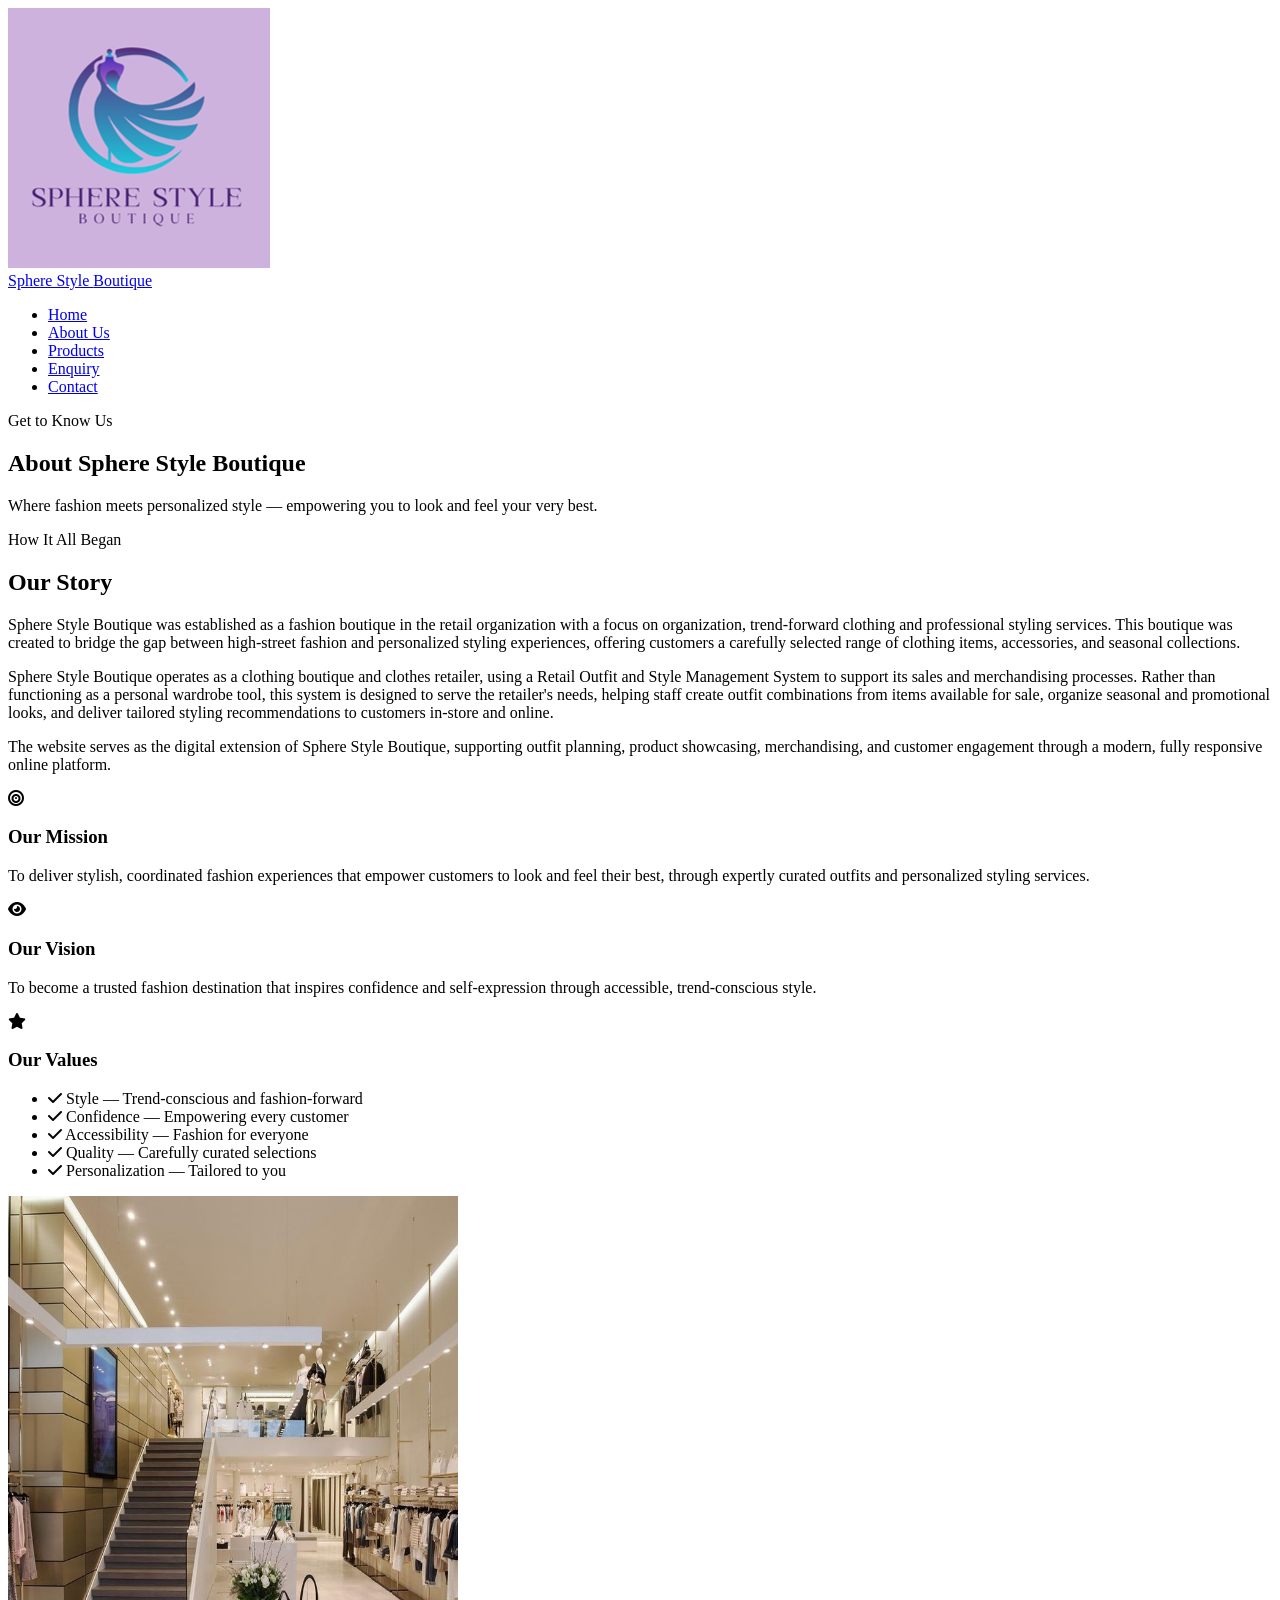
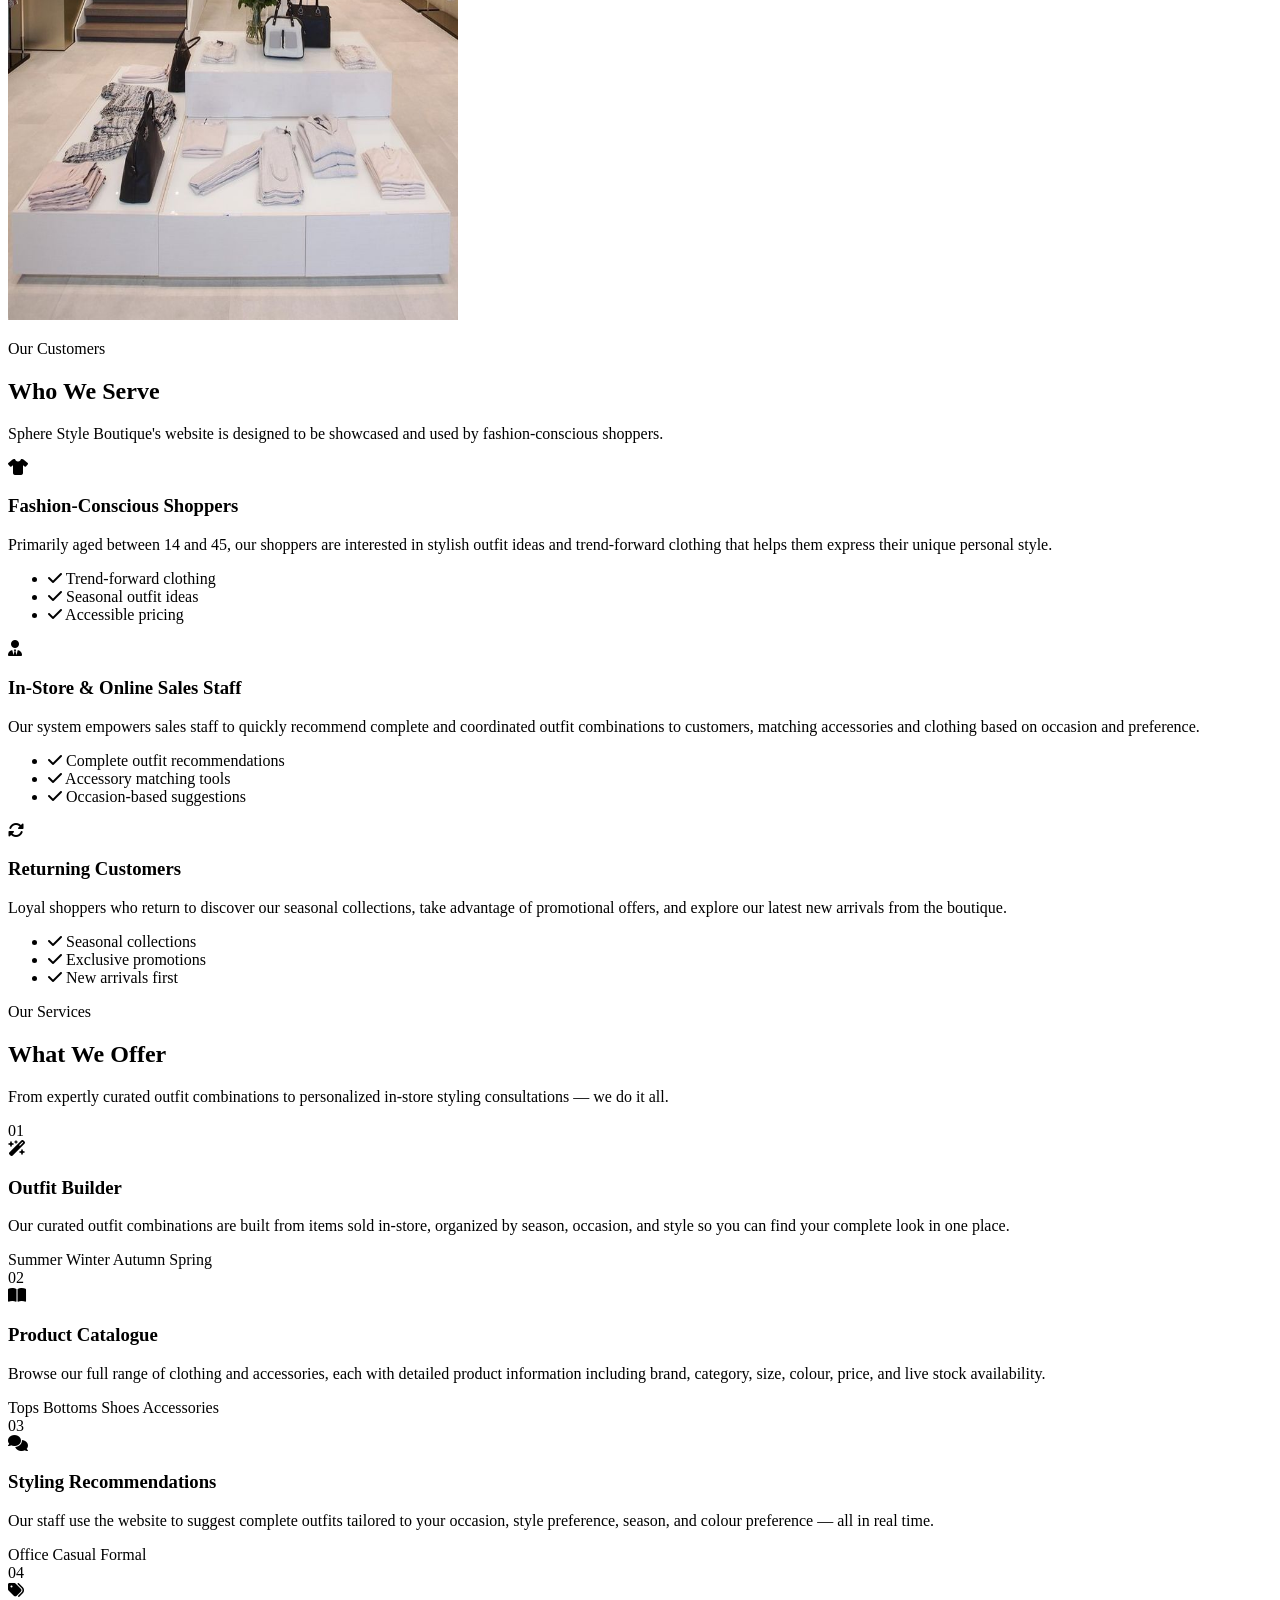
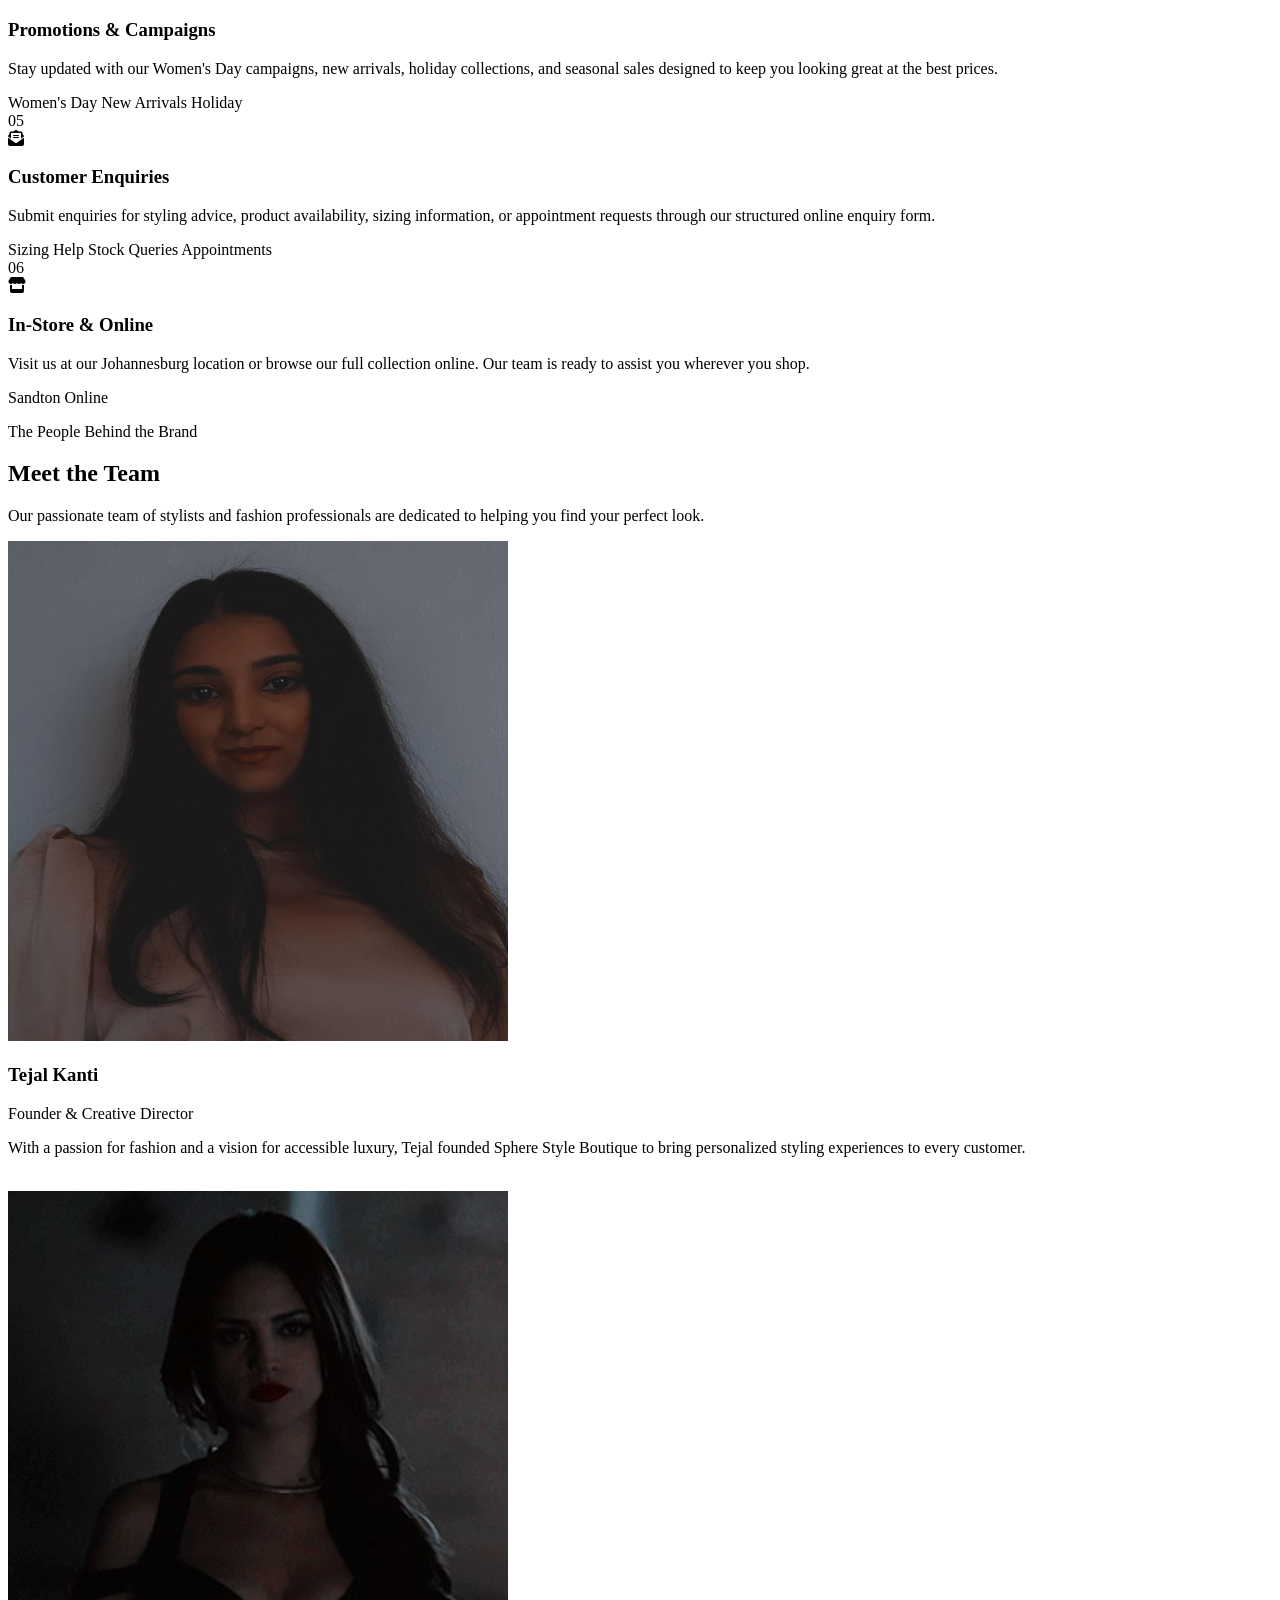
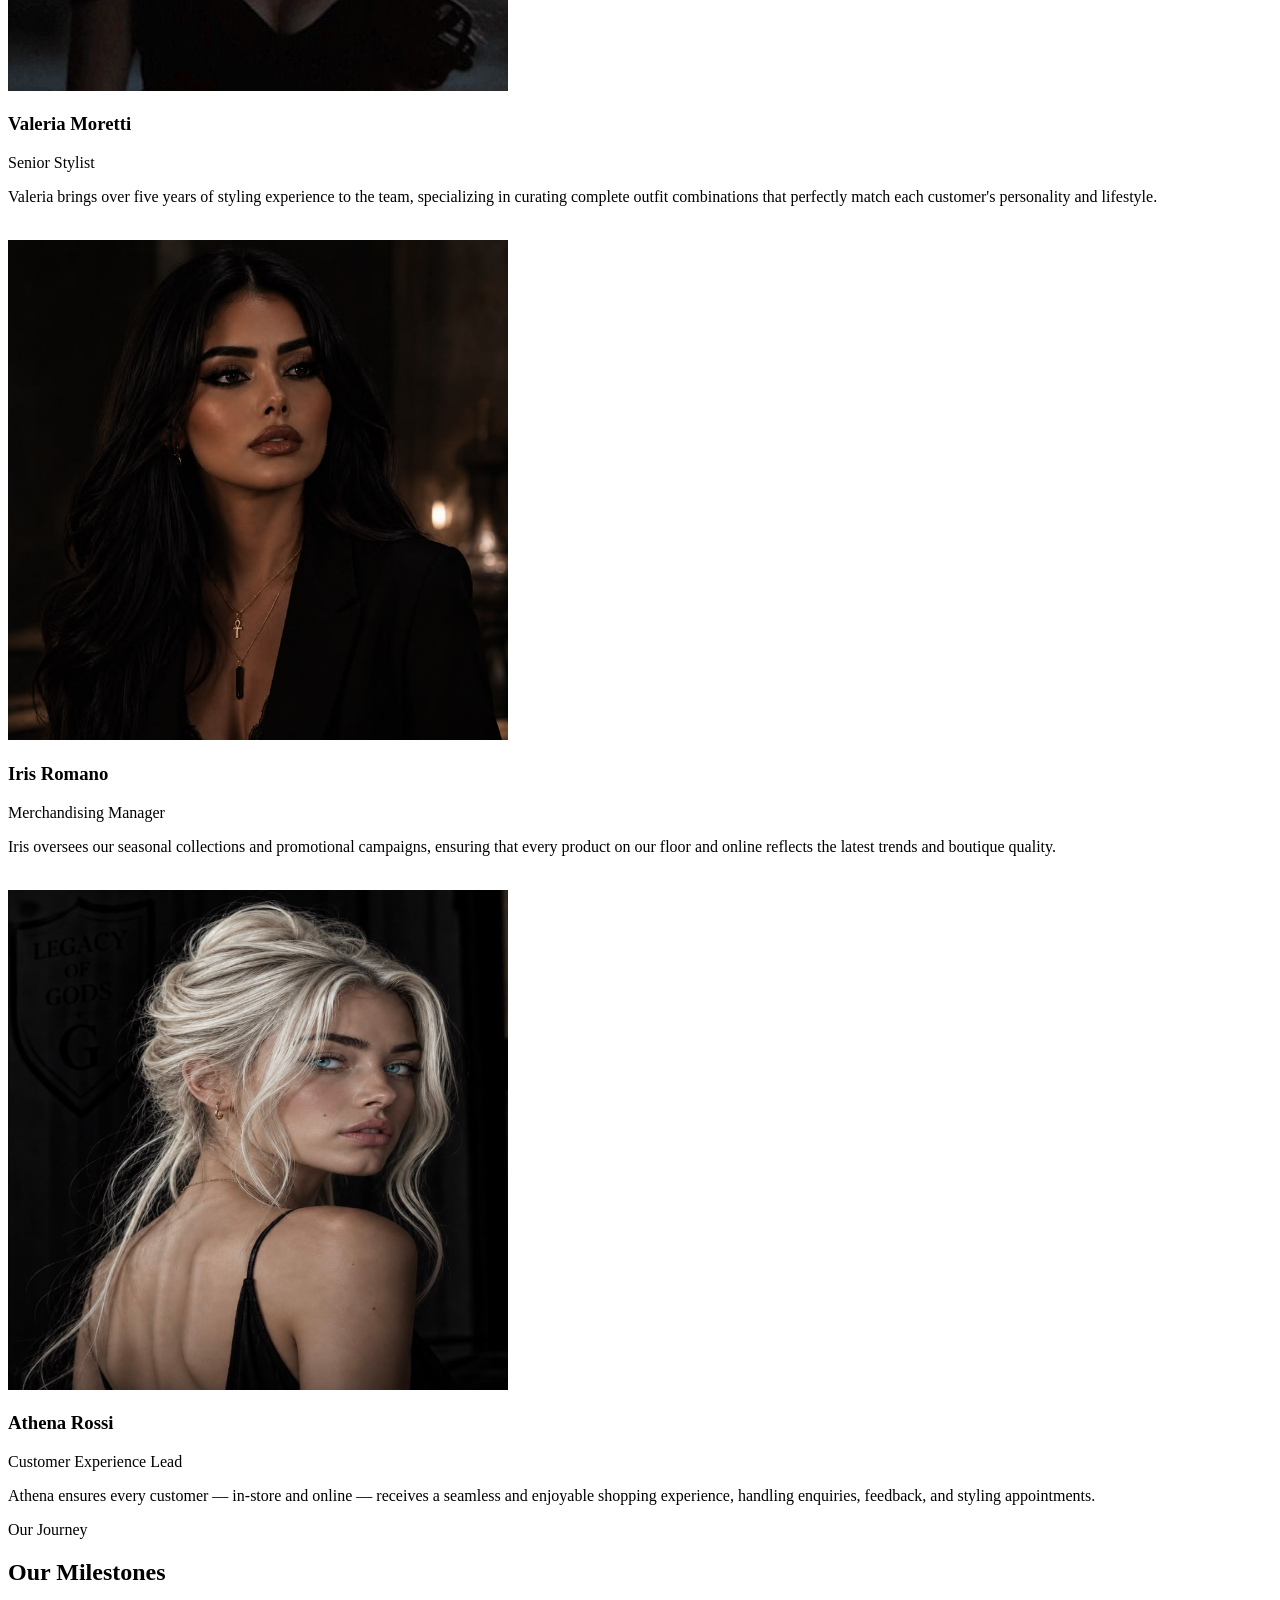
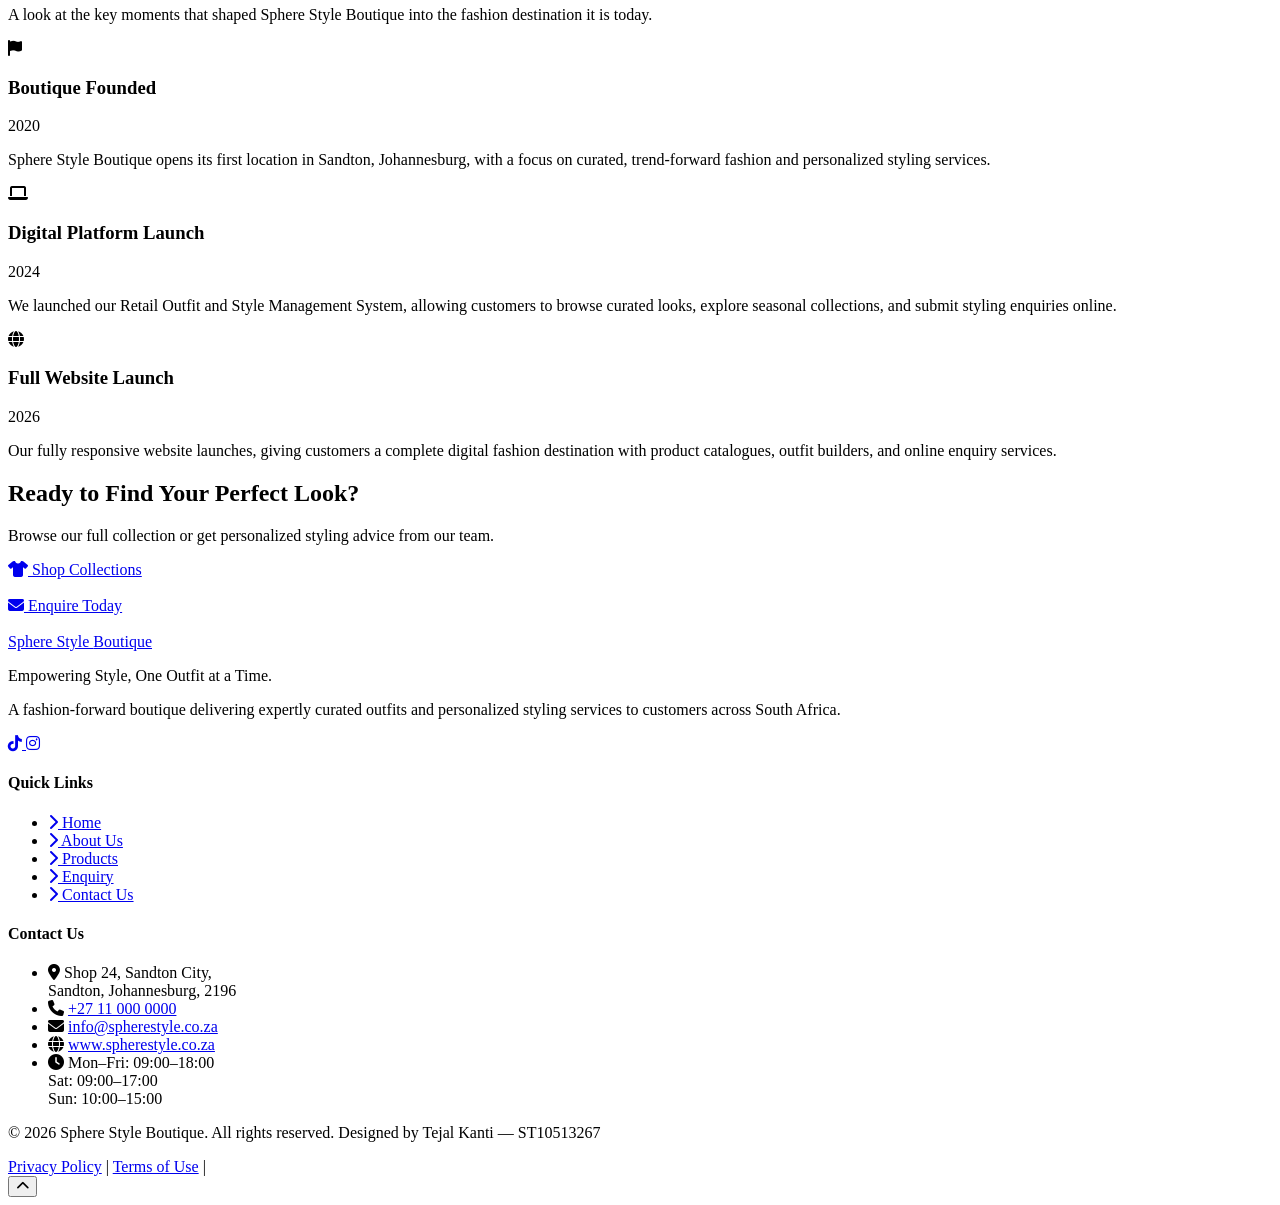
==== webpages/about.html @ b2e90b30 "images: code src updated and finalised for about page" ====
<!DOCTYPE html>
<html lang="en">
<head>
    <meta charset="UTF-8">
    <meta name="viewport" content="width=device-width, initial-scale=1.0">
        <!HTML Code Downloaded Image>
    <link rel="icon" type="image/x-icon" href="/images/icons/icons8-about.png">
    <meta name="description" content="Learn about Sphere Style Boutique.">
    <title> About Us </title>

    <!-- Google Fonts -->
    <link href="https://fonts.googleapis.com/css2?family=Poppins:wght@400;500;600;700&family=Open+Sans:ital,wght@0,300;0,400;0,600;1,300&display=swap" rel="stylesheet">

    <!-- Font Awesome -->
    <link rel="stylesheet" href="https://cdnjs.cloudflare.com/ajax/libs/font-awesome/6.5.0/css/all.min.css">

    <!-- Main Stylesheet -->
    <link rel="stylesheet" href="css/styles.css">

</head>

<body>

    <!--Navigation Bar-->
<header class="navbar" id="navbar">
    <div class="nav-container">

        <!-- Logo -->
        <a href="index.html" class="nav-logo">
            <img src="/images/logo.png" alt="Sphere Style Boutique Logo" class="logo-img">
            <br>
            <span class="logo-text">Sphere Style <span class="logo-accent">Boutique</span></span>
        </a>

        <!-- Navigation Links -->
        <nav class="nav-menu" id="navMenu">
            <ul class="nav-list">
                <li class="nav-item">
                    <a href="index.html" class="nav-link">Home</a>
                </li>
                <li class="nav-item">
                    <a href="about.html" class="nav-link active">About Us</a>
                </li>
                <li class="nav-item">
                    <a href="products.html" class="nav-link">Products</a>
                </li>
                <li class="nav-item">
                    <a href="enquiry.html" class="nav-link">Enquiry</a>
                </li>
                <li class="nav-item">
                    <a href="contact.html" class="nav-link">Contact</a>
                </li>
            </ul>
        </nav>
    </div>
</header>

    <!--Page Hero Banner-->
<section class="page-hero" id="about-hero">
    <div class="page-hero-overlay"></div>
    <div class="page-hero-content">
        <p class="page-hero-label">Get to Know Us</p>
        <h1 class="page-hero-heading">About Sphere Style Boutique</h1>
        <p class="page-hero-subtext">
            Where fashion meets personalized style — 
            empowering you to look and feel your very best.
        </p>
    </div>
</section>

    <!--Story, Vision and Mission of Business-->
   <section class="our-story" id="our-story">
    <div class="section-container">

        <div class="story-grid">

            <!-- LEFT COLUMN — Our Story -->
            <div class="story-col story-text-col">
                <div class="story-text-block">
                    <p class="section-label">How It All Began</p>
                    <h2 class="section-title">Our Story</h2>

                    <p class="story-paragraph">
                       Sphere Style Boutique was established as a fashion boutique in the 
                       retail organization with a focus on organization, trend-forward 
                       clothing and professional styling services. This boutique was 
                       created to bridge the gap between high-street fashion and personalized 
                       styling experiences, offering customers a carefully selected range of 
                       clothing items, accessories, and seasonal collections. 
                    </p>

                    <p class="story-paragraph">
                        Sphere Style Boutique operates as a clothing boutique and clothes retailer, 
                        using a Retail Outfit and Style Management System to support its sales and
                        merchandising processes. Rather than functioning as a personal wardrobe 
                        tool, this system is designed to serve the retailer's needs, helping staff
                        create outfit combinations from items available for sale, organize seasonal 
                        and promotional looks, and deliver tailored styling recommendations to 
                        customers in-store and online.
                    </p>

                    <p class="story-paragraph">
                        The website serves as the digital extension of Sphere Style Boutique, 
                        supporting outfit planning, product showcasing, merchandising, and customer 
                        engagement through a modern, fully responsive online platform.
                    </p>
 
                                <!-- RIGHT COLUMN — Mission & Vision -->
            <div class="story-col mission-vision-col">

                <!-- Mission Block -->
                <div class="mission-vision-block mission-block">
                    <div class="mv-icon">
                        <i class="fa-solid fa-bullseye"></i>
                    </div>
                    <div class="mv-text">
                        <h3 class="mv-heading">Our Mission</h3>
                        <p class="mv-paragraph">
                          To deliver stylish, coordinated fashion experiences that empower 
                          customers to look and feel their best, through expertly curated
                          outfits and personalized styling services.  
                        </p>
                    </div>
                </div>

                <!-- Vision Block -->
                <div class="mission-vision-block vision-block">
                    <div class="mv-icon">
                        <i class="fa-solid fa-eye"></i>
                    </div>
                    <div class="mv-text">
                        <h3 class="mv-heading">Our Vision</h3>
                        <p class="mv-paragraph">
                            To become a trusted fashion destination that inspires confidence 
                            and self-expression through accessible, trend-conscious style.
                        </p>
                    </div>
                </div>

                <!-- Values Block -->
                <div class="mission-vision-block values-block">
                    <div class="mv-icon">
                        <i class="fa-solid fa-star"></i>
                    </div>
                    <div class="mv-text">
                        <h3 class="mv-heading">Our Values</h3>
                        <ul class="values-list">
                            <li>
                                <i class="fa-solid fa-check"></i>
                                Style — Trend-conscious and fashion-forward
                            </li>
                            <li>
                                <i class="fa-solid fa-check"></i>
                                Confidence — Empowering every customer
                            </li>
                            <li>
                                <i class="fa-solid fa-check"></i>
                                Accessibility — Fashion for everyone
                            </li>
                            <li>
                                <i class="fa-solid fa-check"></i>
                                Quality — Carefully curated selections
                            </li>
                            <li>
                                <i class="fa-solid fa-check"></i>
                                Personalization — Tailored to you
                            </li>
                        </ul>
                    </div>
                </div>

                <!-- About Image -->
                <div class="about-image-wrapper">
                    <img
                        src="/images/aboutpage/store.png"
                        alt="Sphere Style Boutique interior — curated fashion displays"
                        height="724" 
                        width="450"
                        class="about-story-image"
                        loading="lazy"
                    >
                </div>

            </div>
            <!-- End Right Column -->

        </div>
        <!-- End Story Grid -->

    </div>
</section>

    <!--Target Audience-->
    <section class="who-we-serve" id="who-we-serve">
    <div class="section-container">

        <!-- Section Header -->
        <div class="section-header">
            <p class="section-label">Our Customers</p>
            <h2 class="section-title">Who We Serve</h2>
            <p class="section-subtitle">
                Sphere Style Boutique's website is designed to be showcased and used by 
                fashion-conscious shoppers.
            </p>
        </div>
        
        <!-- Audience Cards Grid -->
        <div class="audience-grid">

            <!-- Audience Card 1 — Fashion Shoppers -->
            <article class="audience-card">
                <div class="audience-card-icon">
                    <i class="fa-solid fa-shirt"></i>
                </div>
                <h3 class="audience-card-title">Fashion-Conscious Shoppers</h3>
                <p class="audience-card-text">
                    Primarily aged between 14 and 45, our shoppers are interested 
                    in stylish outfit ideas and trend-forward clothing that helps 
                    them express their unique personal style.
                </p>
                <ul class="audience-card-list">
                    <li><i class="fa-solid fa-check"></i> Trend-forward clothing</li>
                    <li><i class="fa-solid fa-check"></i> Seasonal outfit ideas</li>
                    <li><i class="fa-solid fa-check"></i> Accessible pricing</li>
                </ul>
            </article>

            <!-- Audience Card 2 — Sales Staff -->
            <article class="audience-card audience-card-featured">
                <div class="audience-card-icon">
                    <i class="fa-solid fa-user-tie"></i>
                </div>
                <h3 class="audience-card-title">In-Store & Online Sales Staff</h3>
                <p class="audience-card-text">
                    Our system empowers sales staff to quickly recommend complete 
                    and coordinated outfit combinations to customers, matching 
                    accessories and clothing based on occasion and preference.
                </p>
                <ul class="audience-card-list">
                    <li><i class="fa-solid fa-check"></i> Complete outfit recommendations</li>
                    <li><i class="fa-solid fa-check"></i> Accessory matching tools</li>
                    <li><i class="fa-solid fa-check"></i> Occasion-based suggestions</li>
                </ul>
            </article>

            <!-- Audience Card 3 — Returning Customers -->
            <article class="audience-card">
                <div class="audience-card-icon">
                    <i class="fa-solid fa-rotate"></i>
                </div>
                <h3 class="audience-card-title">Returning Customers</h3>
                <p class="audience-card-text">
                    Loyal shoppers who return to discover our seasonal collections, 
                    take advantage of promotional offers, and explore our 
                    latest new arrivals from the boutique.
                </p>
                <ul class="audience-card-list">
                    <li><i class="fa-solid fa-check"></i> Seasonal collections</li>
                    <li><i class="fa-solid fa-check"></i> Exclusive promotions</li>
                    <li><i class="fa-solid fa-check"></i> New arrivals first</li>
                </ul>
            </article>

        </div>
        <!-- End Audience Grid -->

    </div>
</section>

    <!--Services Offered-->
    <section class="what-we-offer" id="what-we-offer">
    <div class="section-container">

        <!-- Section Header -->
        <div class="section-header">
            <p class="section-label">Our Services</p>
            <h2 class="section-title">What We Offer</h2>
            <p class="section-subtitle">
                From expertly curated outfit combinations to personalized 
                in-store styling consultations — we do it all.
            </p>
        </div>

        <!-- Services Grid -->
        <div class="services-grid">

            <!-- Service 1 — Outfit Builder -->
            <div class="service-card">
                <div class="service-card-number">01</div>
                <div class="service-card-icon">
                    <i class="fa-solid fa-wand-magic-sparkles"></i>
                </div>
                <h3 class="service-card-title">Outfit Builder</h3>
                <p class="service-card-text">
                    Our curated outfit combinations are built from items sold 
                    in-store, organized by season, occasion, and style so you 
                    can find your complete look in one place.
                </p>
                <div class="service-card-tags">
                    <span>Summer</span>
                    <span>Winter</span>
                    <span>Autumn</span>
                    <span>Spring</span>
                </div>
            </div>

            <!-- Service 2 — Product Catalogue -->
            <div class="service-card">
                <div class="service-card-number">02</div>
                <div class="service-card-icon">
                    <i class="fa-solid fa-book-open"></i>
                </div>
                <h3 class="service-card-title">Product Catalogue</h3>
                <p class="service-card-text">
                    Browse our full range of clothing and accessories, each with 
                    detailed product information including brand, category, size, 
                    colour, price, and live stock availability.
                </p>
                <div class="service-card-tags">
                    <span>Tops</span>
                    <span>Bottoms</span>
                    <span>Shoes</span>
                    <span>Accessories</span>
                </div>
            </div>

            <!-- Service 3 — Styling Recommendations -->
            <div class="service-card">
                <div class="service-card-number">03</div>
                <div class="service-card-icon">
                    <i class="fa-solid fa-comments"></i>
                </div>
                <h3 class="service-card-title">Styling Recommendations</h3>
                <p class="service-card-text">
                    Our staff use the website to suggest complete outfits tailored 
                    to your occasion, style preference, season, and colour 
                    preference — all in real time.
                </p>
                <div class="service-card-tags">
                    <span>Office</span>
                    <span>Casual</span>
                    <span>Formal</span>
                </div>
            </div>

            <!-- Service 4 — Promotions -->
            <div class="service-card">
                <div class="service-card-number">04</div>
                <div class="service-card-icon">
                    <i class="fa-solid fa-tags"></i>
                </div>
                <h3 class="service-card-title">Promotions & Campaigns</h3>
                <p class="service-card-text">
                    Stay updated with our Women's Day campaigns, new arrivals, 
                    holiday collections, and seasonal sales designed to keep 
                    you looking great at the best prices.
                </p>
                <div class="service-card-tags">
                    <span>Women's Day</span>
                    <span>New Arrivals</span>
                    <span>Holiday</span>
                </div>
            </div>

            <!-- Service 5 — Customer Enquiries -->
            <div class="service-card">
                <div class="service-card-number">05</div>
                <div class="service-card-icon">
                    <i class="fa-solid fa-envelope-open-text"></i>
                </div>
                <h3 class="service-card-title">Customer Enquiries</h3>
                <p class="service-card-text">
                    Submit enquiries for styling advice, product availability, 
                    sizing information, or appointment requests through our 
                    structured online enquiry form.
                </p>
                <div class="service-card-tags">
                    <span>Sizing Help</span>
                    <span>Stock Queries</span>
                    <span>Appointments</span>
                </div>
            </div>

            <!-- Service 6 — Online & In-Store -->
            <div class="service-card">
                <div class="service-card-number">06</div>
                <div class="service-card-icon">
                    <i class="fa-solid fa-store"></i>
                </div>
                <h3 class="service-card-title">In-Store & Online</h3>
                <p class="service-card-text">
                    Visit us at our Johannesburg location or browse 
                    our full collection online. Our team is ready to assist 
                    you wherever you shop.
                </p>
                <div class="service-card-tags">
                    <span>Sandton</span>
                    <span>Online</span>
                </div>
            </div>

        </div>
        <!-- End Services Grid -->

    </div>
</section>

    <!--Meeting the Team-->
    <section class="meet-the-team" id="meet-the-team">
    <div class="section-container">

        <!-- Section Header -->
        <div class="section-header">
            <p class="section-label">The People Behind the Brand</p>
            <h2 class="section-title">Meet the Team</h2>
            <p class="section-subtitle">
                Our passionate team of stylists and fashion professionals 
                are dedicated to helping you find your perfect look.
            </p>
        </div>

        <!-- Team Cards Grid -->
        <div class="team-grid">

            <!-- Team Member 1 — Founder -->
            <article class="team-card">
                <div class="team-card-image-wrapper">
                    <img
                        src="/images/aboutpage/tejal.png"
                        alt="Tejal Kanti — Founder and Creative Director of Sphere Style Boutique"
                        height="500" 
                        width="500"
                        class="team-card-image"
                        loading="lazy"
                    >
                </div>
                <div class="team-card-body">
                    <h3 class="team-card-name">Tejal Kanti</h3>
                    <p class="team-card-role">Founder & Creative Director</p>
                    <p class="team-card-bio">
                        With a passion for fashion and a vision for accessible luxury, 
                        Tejal founded Sphere Style Boutique to bring personalized 
                        styling experiences to every customer.
                    </p>
                </div>
            </article>
            <br>
            <!-- Team Member 2 — Senior Stylist -->
            <article class="team-card">
                <div class="team-card-image-wrapper">
                    <img
                        src="/images/aboutpage/valeria.png"
                        alt="Valeria Moretti — Senior Stylist at Sphere Style Boutique"
                        height="500" 
                        width="500"
                        class="team-card-image"
                        loading="lazy"
                    >
                </div>
                <div class="team-card-body">
                    <h3 class="team-card-name">Valeria Moretti</h3>
                    <p class="team-card-role">Senior Stylist</p>
                    <p class="team-card-bio">
                        Valeria brings over five years of styling experience to the team, 
                        specializing in curating complete outfit combinations that 
                        perfectly match each customer's personality and lifestyle.
                    </p>
                </div>
            </article>
            <br>
            <!-- Team Member 3 — Merchandising Manager -->
            <article class="team-card">
                <div class="team-card-image-wrapper">
                    <img
                        src="/images/aboutpage/iris.png"
                        alt="Iris Romano — Merchandising Manager at Sphere Style Boutique"
                        height="500" 
                        width="500"
                        class="team-card-image"
                        loading="lazy"
                    >
                </div>
                <div class="team-card-body">
                    <h3 class="team-card-name">Iris Romano</h3>
                    <p class="team-card-role">Merchandising Manager</p>
                    <p class="team-card-bio">
                        Iris oversees our seasonal collections and promotional campaigns, 
                        ensuring that every product on our floor and online reflects 
                        the latest trends and boutique quality.
                    </p>
                </div>
            </article>
            <br>
            <!-- Team Member 4 — Customer Experience -->
            <article class="team-card">
                <div class="team-card-image-wrapper">
                    <img
                        src="/images/aboutpage/athena.png"
                        alt="Athena Rossi — Customer Experience Lead at Sphere Style Boutique"
                        height="500" 
                        width="500"
                        class="team-card-image"
                        loading="lazy"
                    >
                </div>
                <div class="team-card-body">
                    <h3 class="team-card-name">Athena Rossi</h3>
                    <p class="team-card-role">Customer Experience Lead</p>
                    <p class="team-card-bio">
                        Athena ensures every customer — in-store and online — 
                        receives a seamless and enjoyable shopping experience, 
                        handling enquiries, feedback, and styling appointments.
                    </p>
                </div>
            </article>

        </div>
        <!-- End Team Grid -->

    </div>
</section>

    <!--Timeline and Milestones-->
    <section class="milestones" id="milestones">
    <div class="section-container">

        <!-- Section Header -->
        <div class="section-header">
            <p class="section-label">Our Journey</p>
            <h2 class="section-title">Our Milestones</h2>
            <p class="section-subtitle">
                A look at the key moments that shaped Sphere Style Boutique 
                into the fashion destination it is today.
            </p>
        </div>

        <!-- Timeline -->
        <div class="timeline">

            <!-- Milestone 1 -->
            <div class="timeline-item timeline-left">
                <div class="timeline-content">
                    <div class="timeline-icon">
                        <i class="fa-solid fa-flag"></i>
                    </div>
                    <h3 class="timeline-heading">Boutique Founded</h3>
                    <p class="timeline-date">2020</p>
                    <p class="timeline-text">
                        Sphere Style Boutique opens its first location in Sandton, 
                        Johannesburg, with a focus on curated, trend-forward fashion 
                        and personalized styling services.
                    </p>
                </div>
            </div>

            <!-- Milestone 2 -->
            <div class="timeline-item timeline-left">
                <div class="timeline-content">
                    <div class="timeline-icon">
                        <i class="fa-solid fa-laptop"></i>
                    </div>
                    <h3 class="timeline-heading">Digital Platform Launch</h3>
                    <p class="timeline-date">2024</p>
                    <p class="timeline-text">
                        We launched our Retail Outfit and Style Management System, 
                        allowing customers to browse curated looks, explore seasonal 
                        collections, and submit styling enquiries online.
                    </p>
                </div>
            </div>

            <!-- Milestone 3 -->
            <div class="timeline-item timeline-right">
                <div class="timeline-content">
                    <div class="timeline-icon">
                        <i class="fa-solid fa-globe"></i>
                    </div>
                    <h3 class="timeline-heading">Full Website Launch</h3>
                    <p class="timeline-date">2026</p>
                    <p class="timeline-text">
                        Our fully responsive website launches, giving customers 
                        a complete digital fashion destination with product 
                        catalogues, outfit builders, and online enquiry services.
                    </p>
                </div>
            </div>

        </div>
        <!-- End Timeline -->

    </div>
</section>

    <!--CTA Features-->
    <section class="cta-strip" id="cta-strip">
    <div class="cta-strip-content">
        <div class="cta-strip-text">
            <h2 class="cta-strip-heading">Ready to Find Your Perfect Look?</h2>
            <p class="cta-strip-subtext">
                Browse our full collection or get personalized styling advice from our team.
            </p>
        </div>
        <div class="cta-strip-buttons">
            <a href="products.html" class="btn btn-gold">
                <i class="fa-solid fa-shirt"></i> Shop Collections
            </a>
            <br>
            <br>
            <a href="enquiry.html" class="btn btn-white-outline">
                <i class="fa-solid fa-envelope"></i> Enquire Today
            </a>
        </div>
    </div>
</section>

    <!--Footer-->
        <footer class="footer" id="footer">
    <div class="footer-container">
        <br>
        <!-- Footer Column 1 — Brand -->
        <div class="footer-col footer-brand">
            <a href="index.html" class="footer-logo">
                <span class="footer-logo-text">Sphere Style <span class="logo-accent">Boutique</span></span>
            </a>
            <p class="footer-tagline">
                Empowering Style, One Outfit at a Time.
            </p>
            <p class="footer-description">
                A fashion-forward boutique delivering expertly curated outfits 
                and personalized styling services to customers across South Africa.
            </p>
            <!-- Social Media Icons -->
            <div class="footer-social">
                <a href="#" class="social-icon" aria-label="Follow us on TikTok">
                    <i class="fa-brands fa-tiktok"></i>
                </a>
                <a href="#" class="social-icon" aria-label="Follow us on Instagram">
                    <i class="fa-brands fa-instagram"></i>
                </a>
            </div>
        </div>

        <!-- Footer Column 2 — Quick Links -->
        <div class="footer-col">
            <h4 class="footer-col-heading">Quick Links</h4>
            <ul class="footer-links">
                <li><a href="index.html"><i class="fa-solid fa-chevron-right"></i> Home</a></li>
                <li><a href="about.html"><i class="fa-solid fa-chevron-right"></i> About Us</a></li>
                <li><a href="products.html"><i class="fa-solid fa-chevron-right"></i> Products</a></li>
                <li><a href="enquiry.html"><i class="fa-solid fa-chevron-right"></i> Enquiry</a></li>
                <li><a href="contact.html"><i class="fa-solid fa-chevron-right"></i> Contact Us</a></li>
            </ul>
        </div>

        <!-- Footer Column 3 — Contact Info -->
        <div class="footer-col">
            <h4 class="footer-col-heading">Contact Us</h4>
            <ul class="footer-contact-list">
                <li>
                    <i class="fa-solid fa-location-dot"></i>
                    <span>Shop 24, Sandton City,<br>Sandton, Johannesburg, 2196</span>
                </li>
                <li>
                    <i class="fa-solid fa-phone"></i>
                    <a href="tel:+27110000000">+27 11 000 0000</a>
                </li>
                <li>
                    <i class="fa-solid fa-envelope"></i>
                    <a href="mailto:info@spherestyle.co.za">info@spherestyle.co.za</a>
                </li>
                <li>
                    <i class="fa-solid fa-globe"></i>
                    <a href="https://www.spherestyle.com" target="_blank">
                        www.spherestyle.co.za
                    </a>
                </li>
                <li>
                    <i class="fa-solid fa-clock"></i>
                    <span>Mon–Fri: 09:00–18:00<br>Sat: 09:00–17:00<br>Sun: 10:00–15:00</span>
                </li>
            </ul>
        </div>

    </div>

    <!-- Footer Bottom Bar -->
    <div class="footer-bottom">
        <div class="footer-bottom-container">
            <p class="footer-copyright">
                &copy; 2026 Sphere Style Boutique. All rights reserved. 
                Designed by Tejal Kanti — ST10513267
            </p>
            <div class="footer-bottom-links">
                <a href="#">Privacy Policy</a>
                <span>|</span>
                <a href="#">Terms of Use</a>
                <span>|</span>
            </div>
        </div>
    </div>
</footer>

    <!--Back to the top button-->
        <button class="back-to-top" id="backToTop" aria-label="Back to top">
            <i class="fa-solid fa-chevron-up"></i>
        </button>

    <!--JavaScript Link-->
        <script src="js/main.js"></script>

</body>
</html>
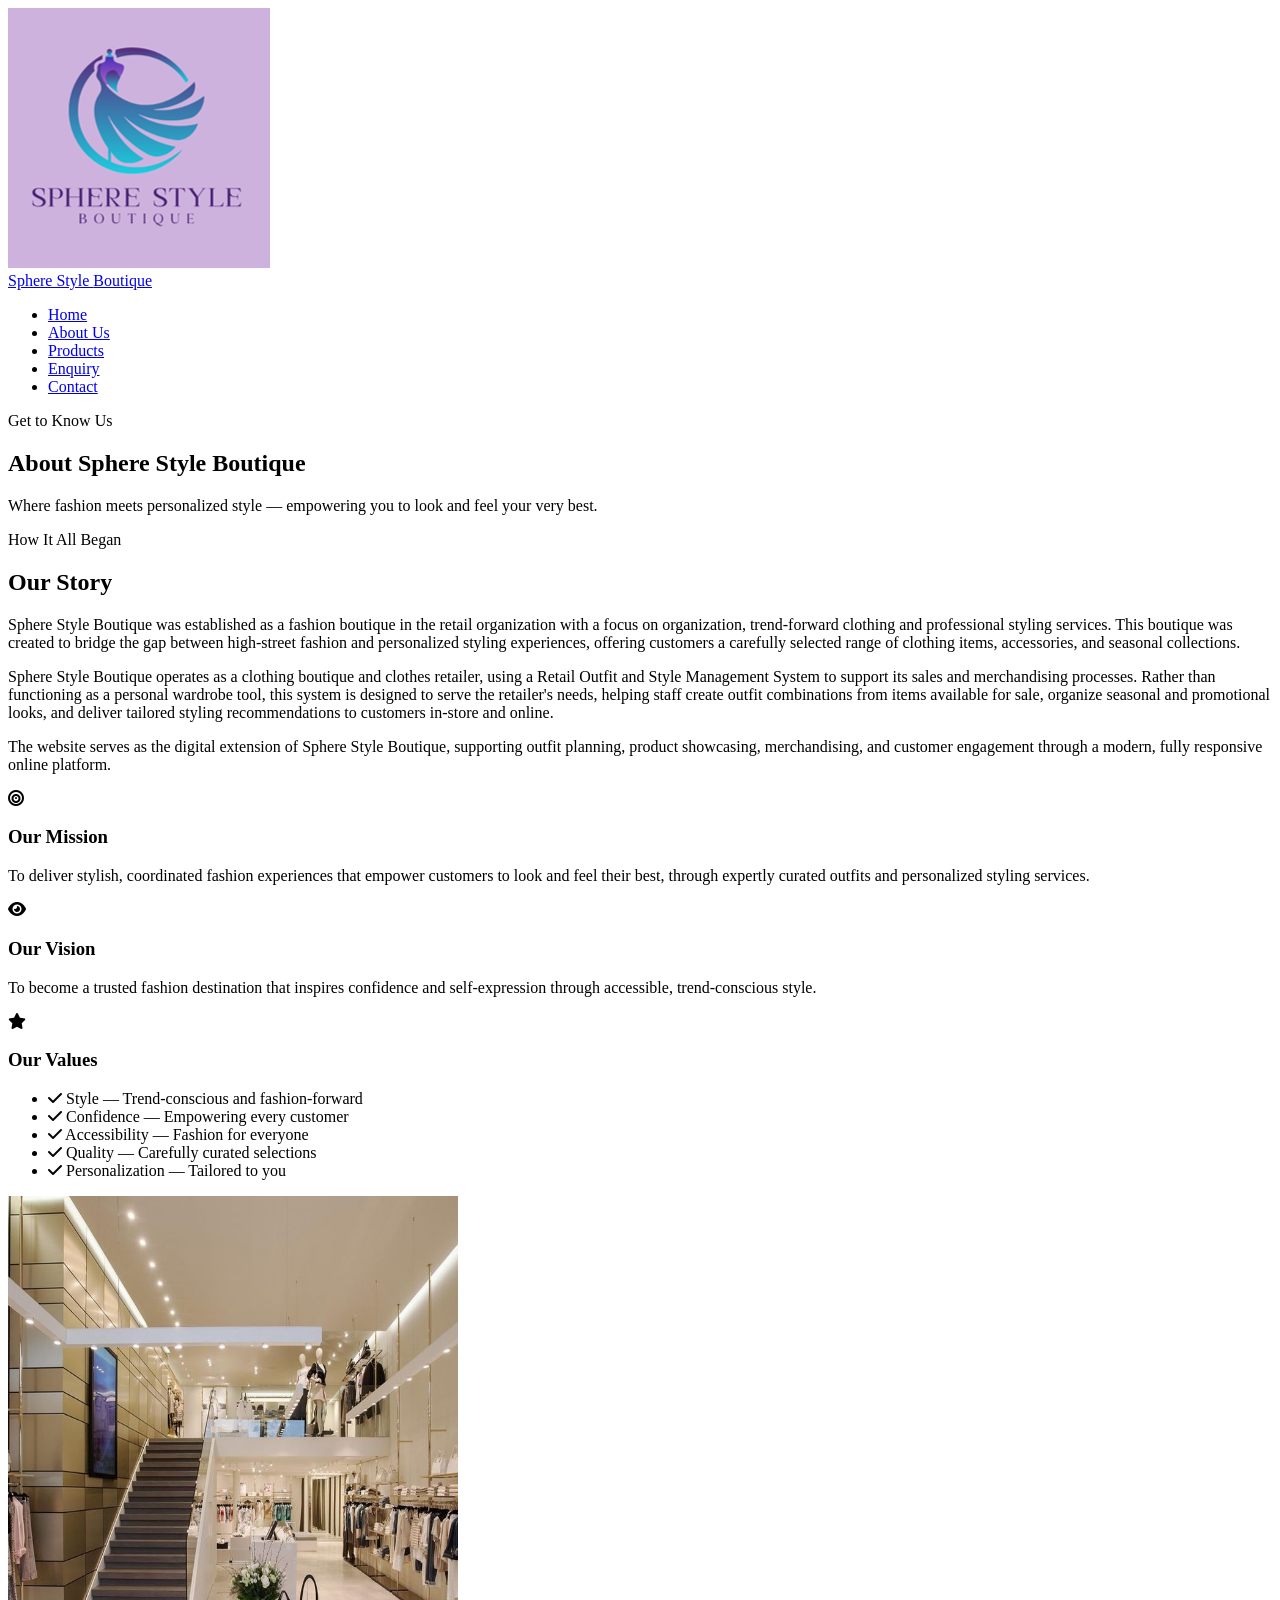
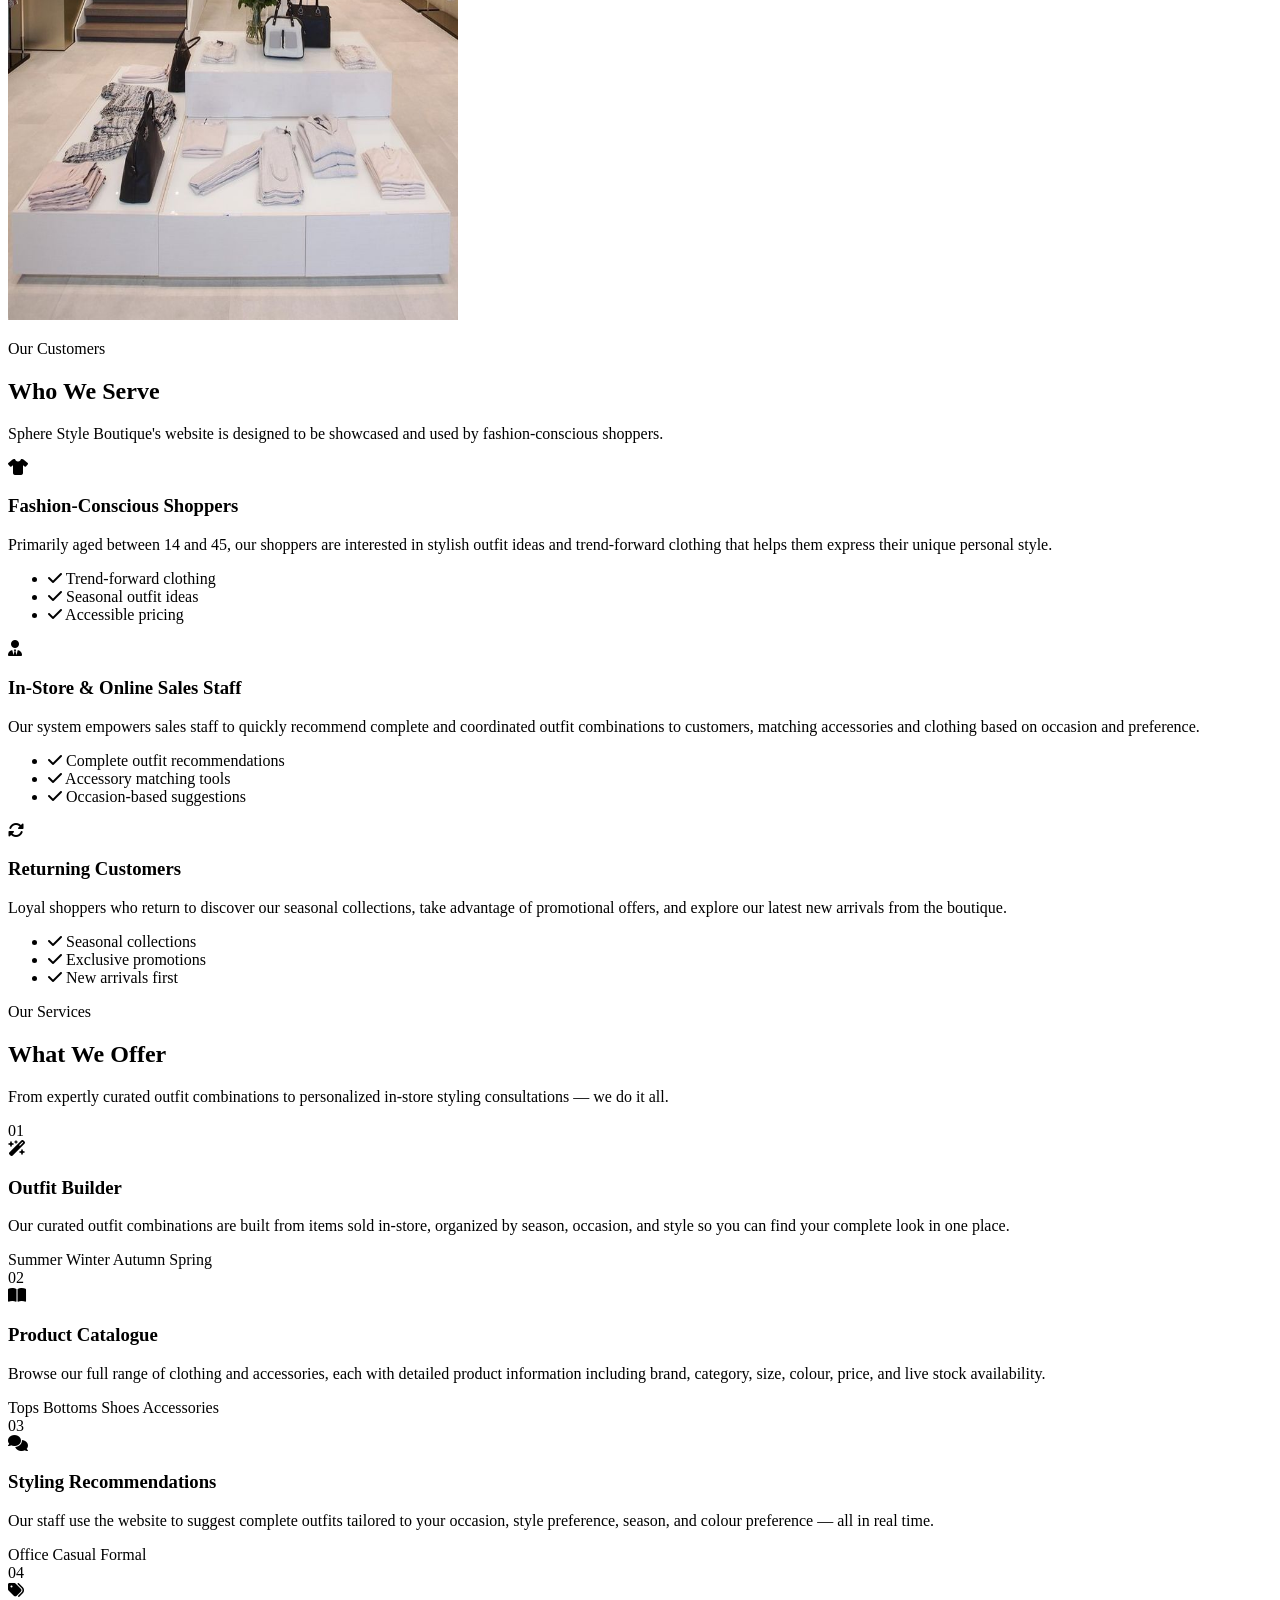
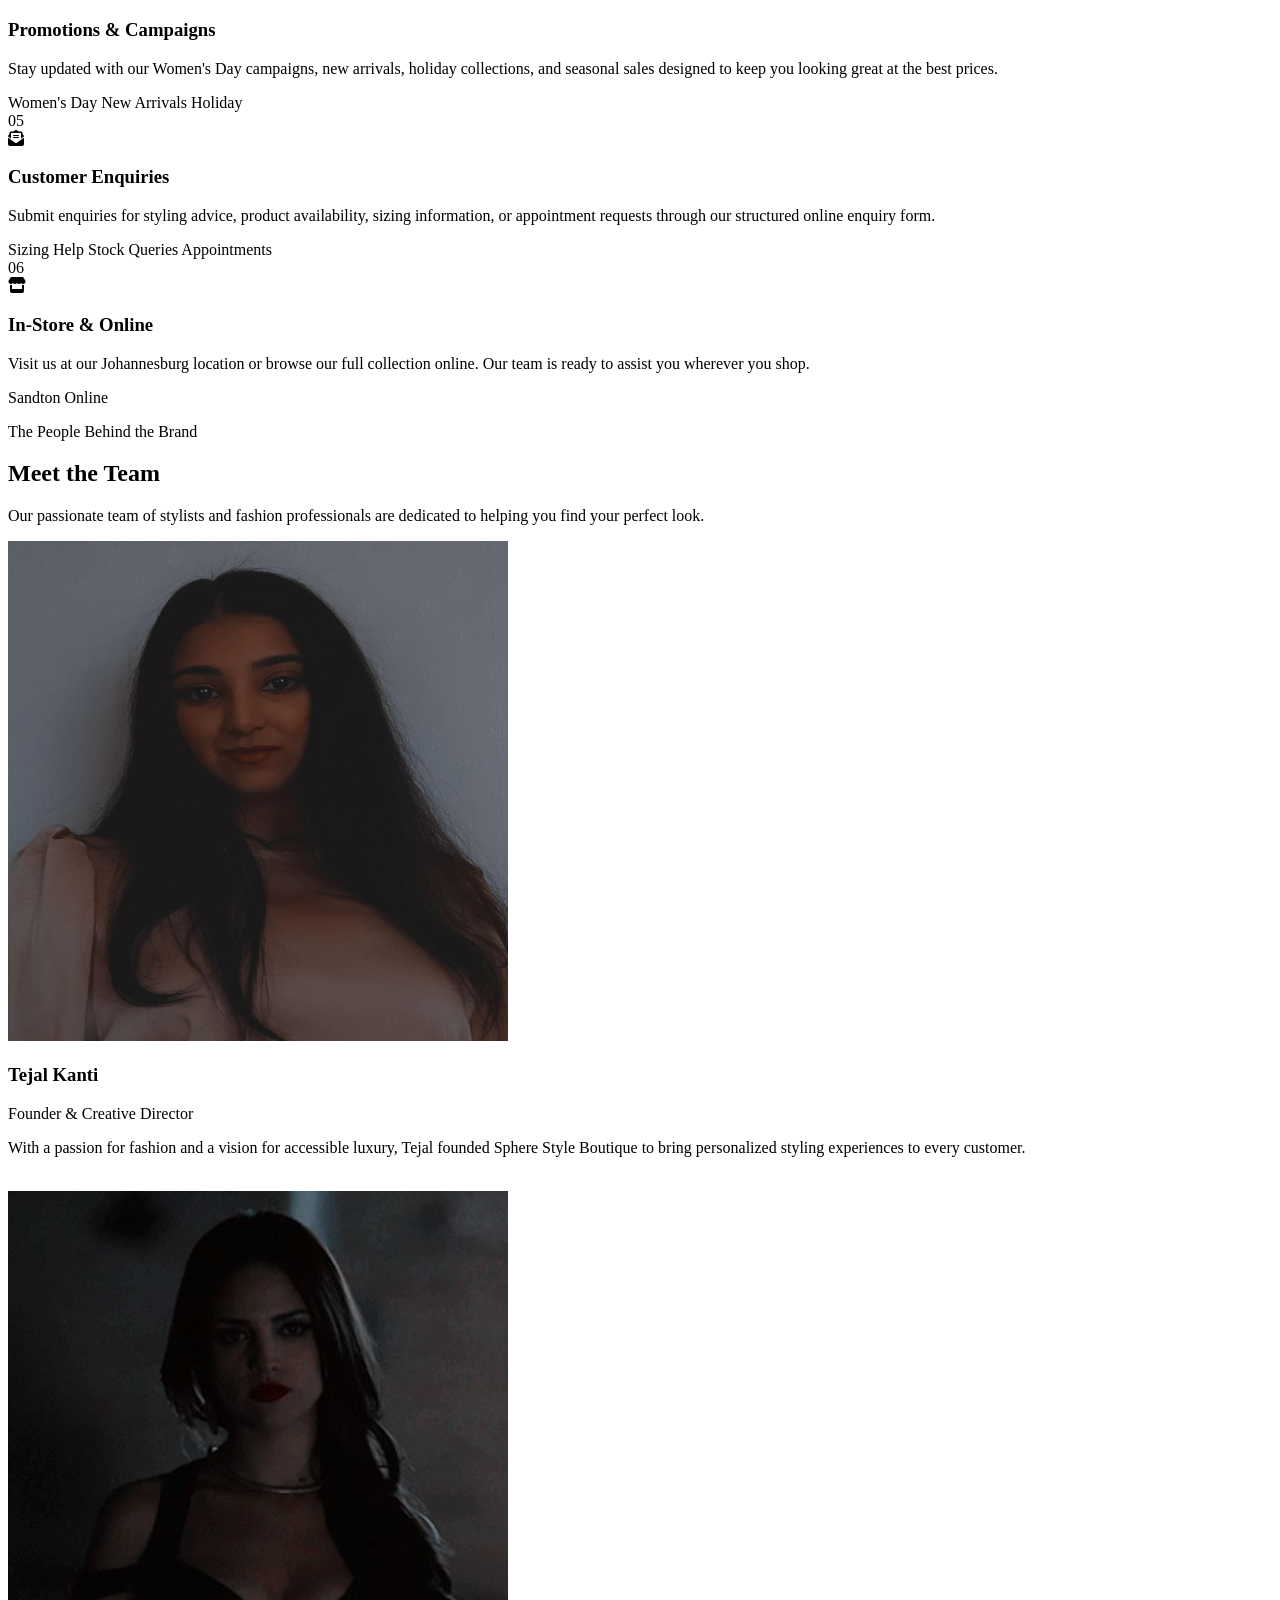
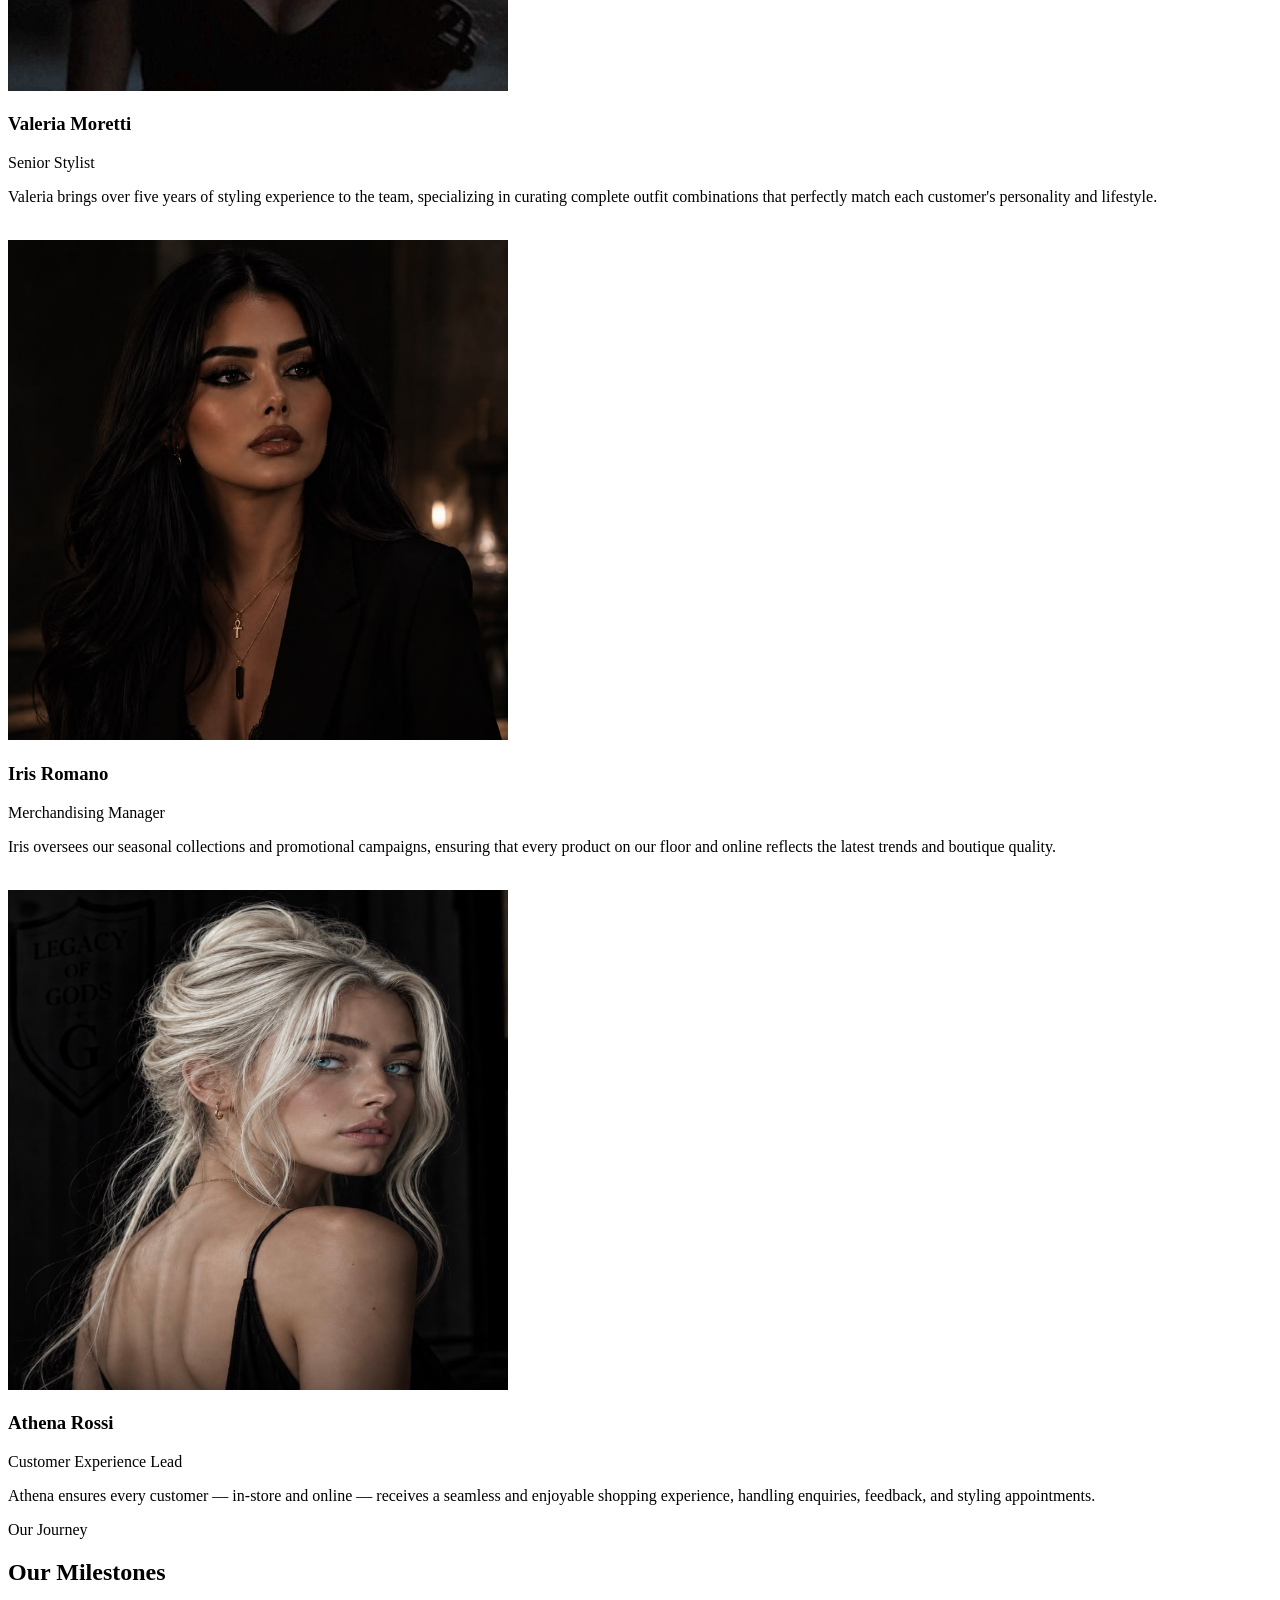
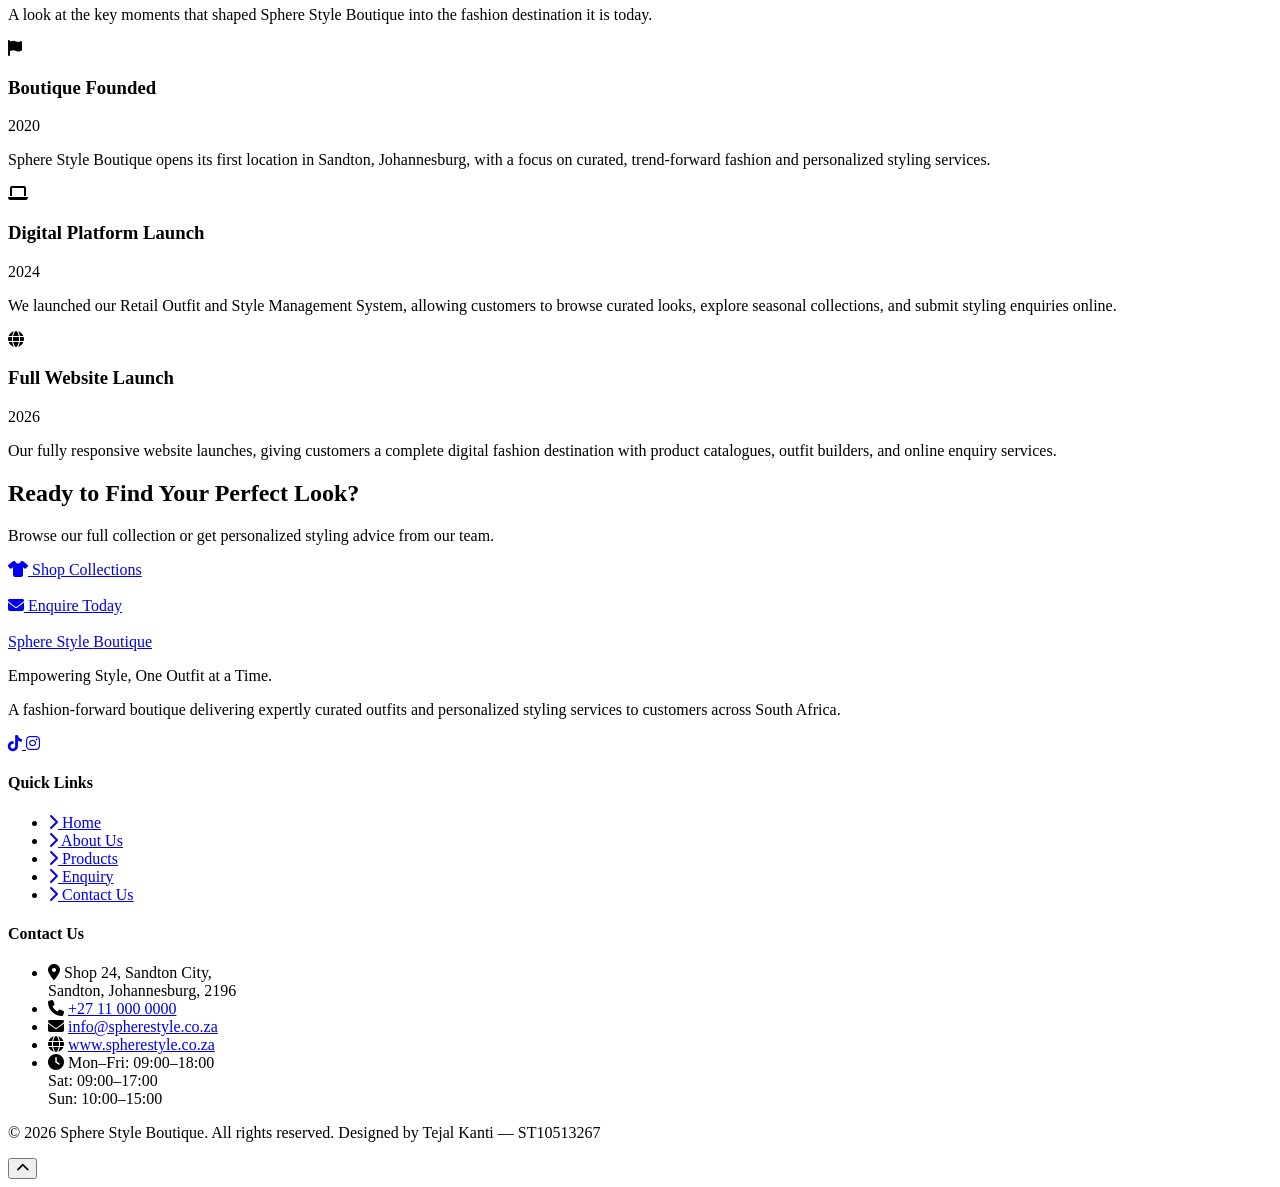
==== commit 147b210a: "edited html code for the footer" ====
--- a/webpages/about.html
+++ b/webpages/about.html
@@ -15,7 +15,7 @@
     <link rel="stylesheet" href="https://cdnjs.cloudflare.com/ajax/libs/font-awesome/6.5.0/css/all.min.css">
 
     <!-- Main Stylesheet -->
-    <link rel="stylesheet" href="css/styles.css">
+    <link rel="stylesheet" href="/CSS/styles.css">
 
 </head>
 
@@ -690,12 +690,6 @@
                 &copy; 2026 Sphere Style Boutique. All rights reserved. 
                 Designed by Tejal Kanti — ST10513267
             </p>
-            <div class="footer-bottom-links">
-                <a href="#">Privacy Policy</a>
-                <span>|</span>
-                <a href="#">Terms of Use</a>
-                <span>|</span>
-            </div>
         </div>
     </div>
 </footer>
@@ -706,7 +700,7 @@
         </button>
 
     <!--JavaScript Link-->
-        <script src="js/main.js"></script>
+        <script src="/JS/main.js"></script>
 
 </body>
 </html>
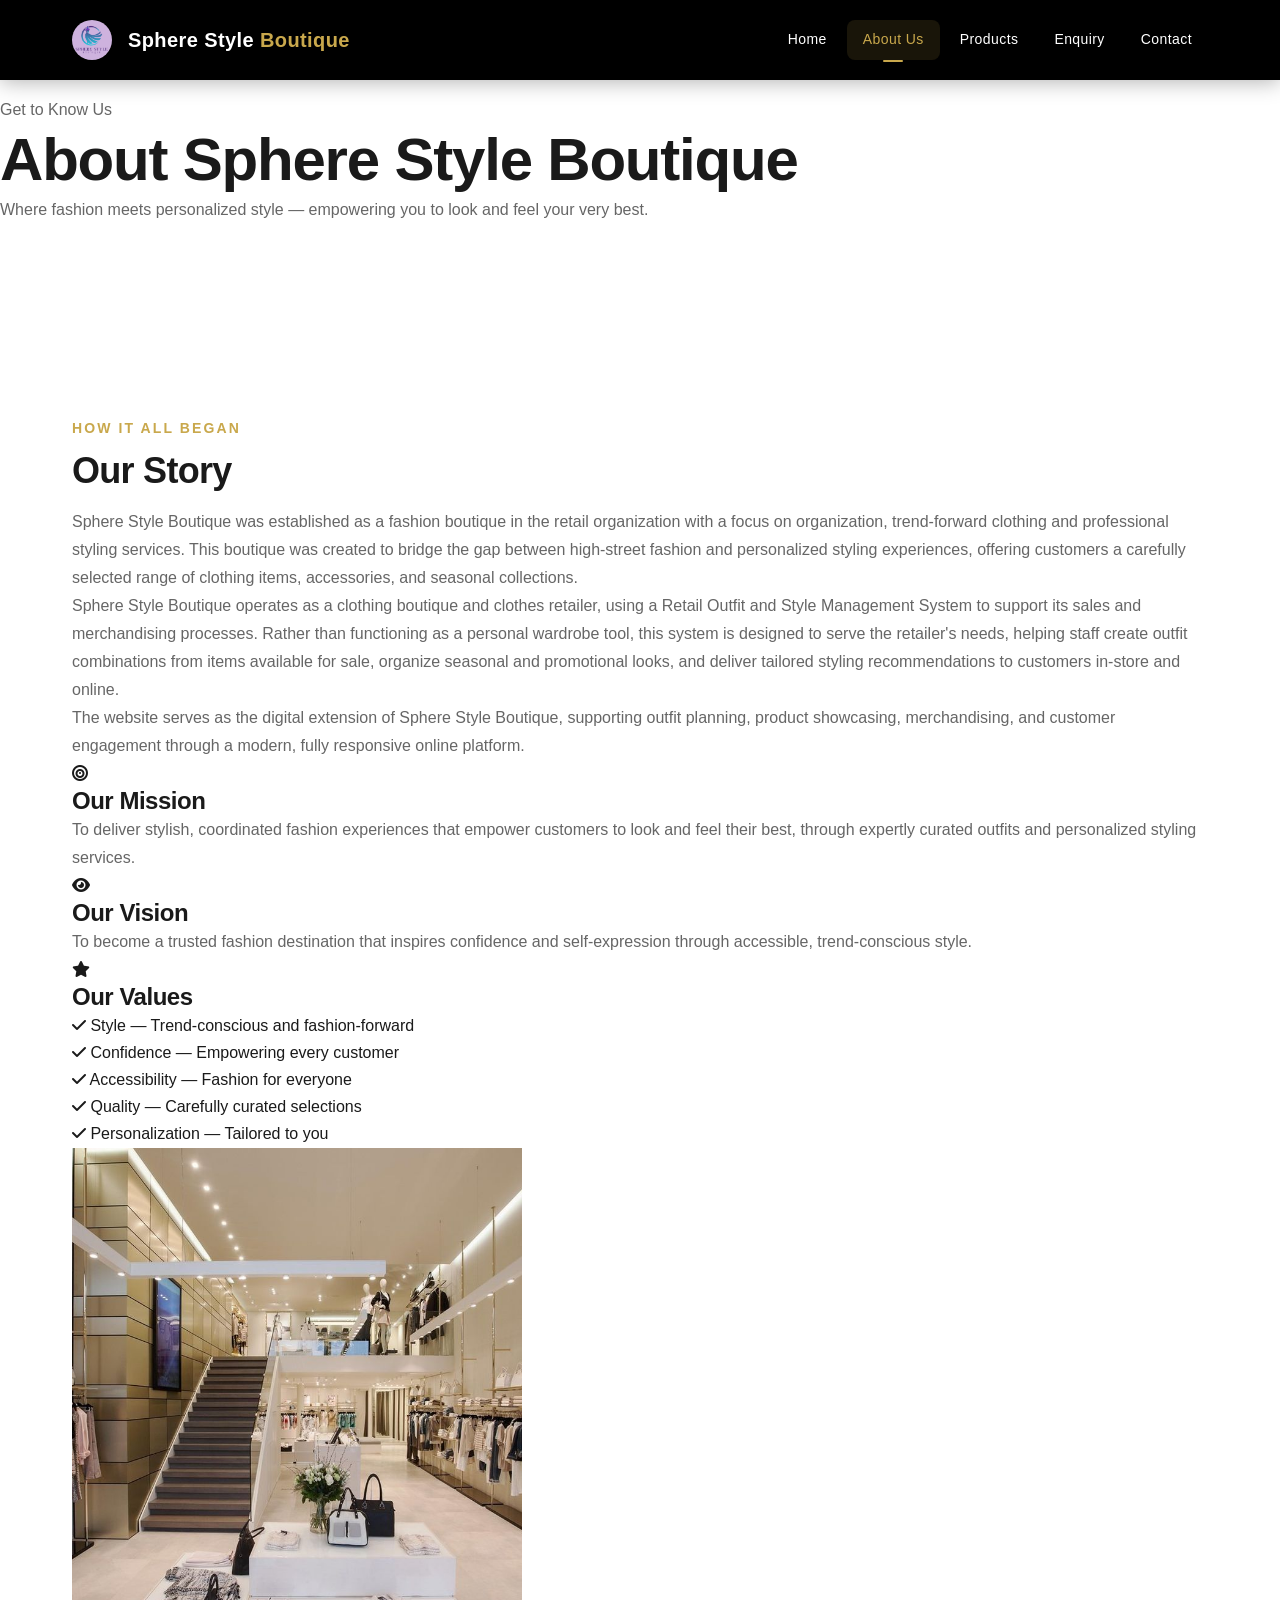
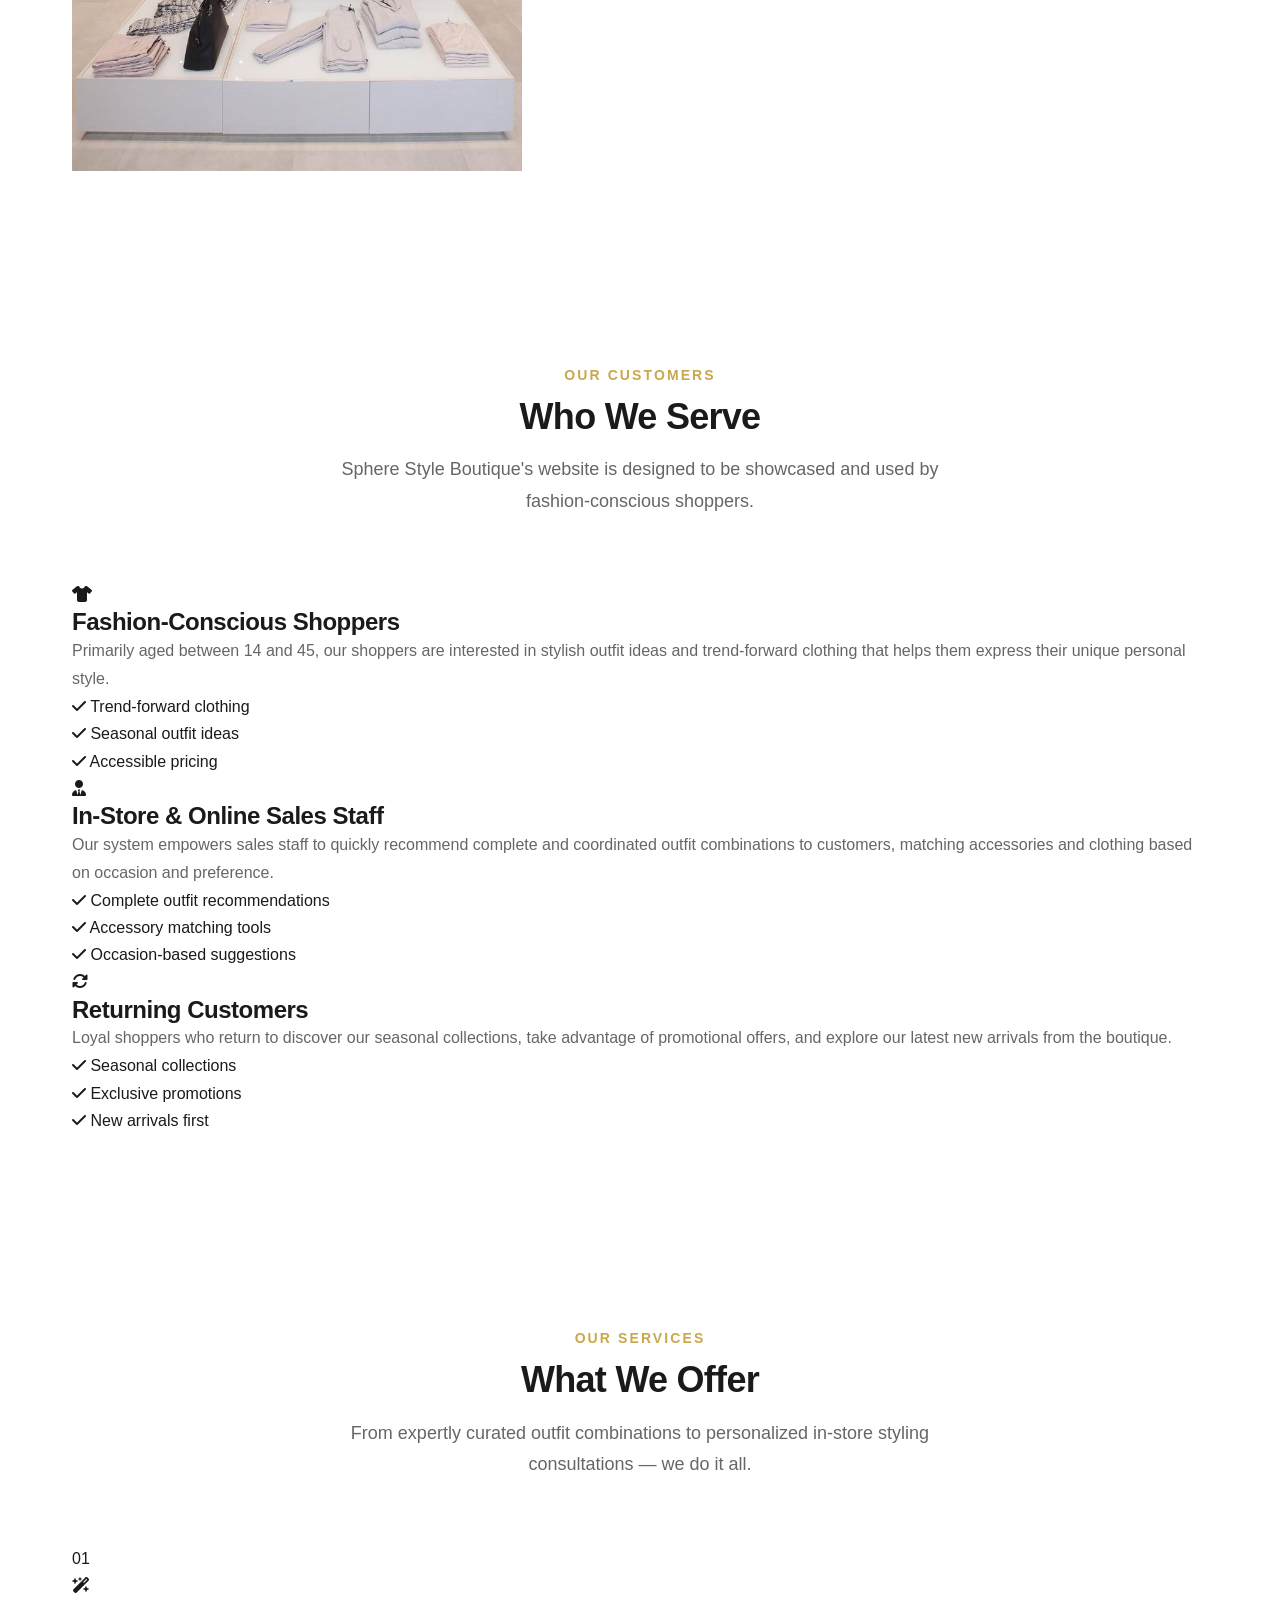
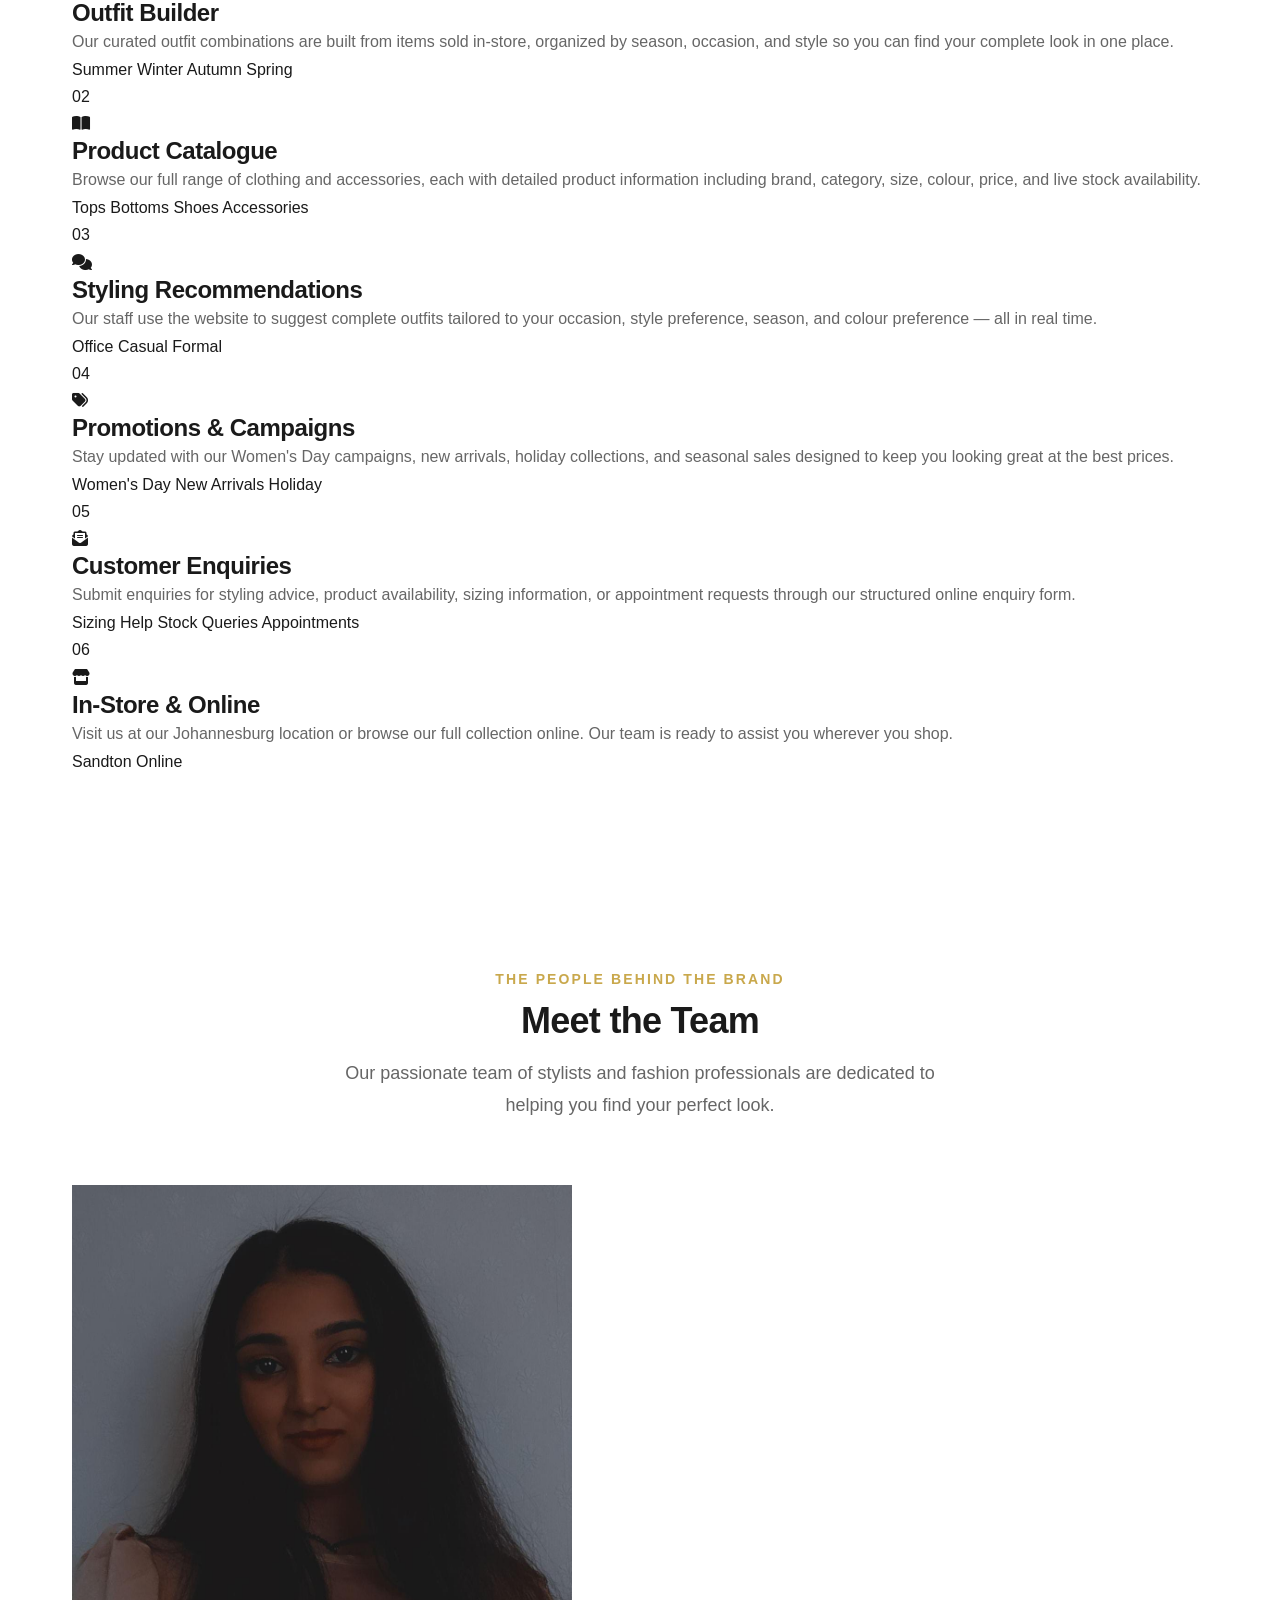
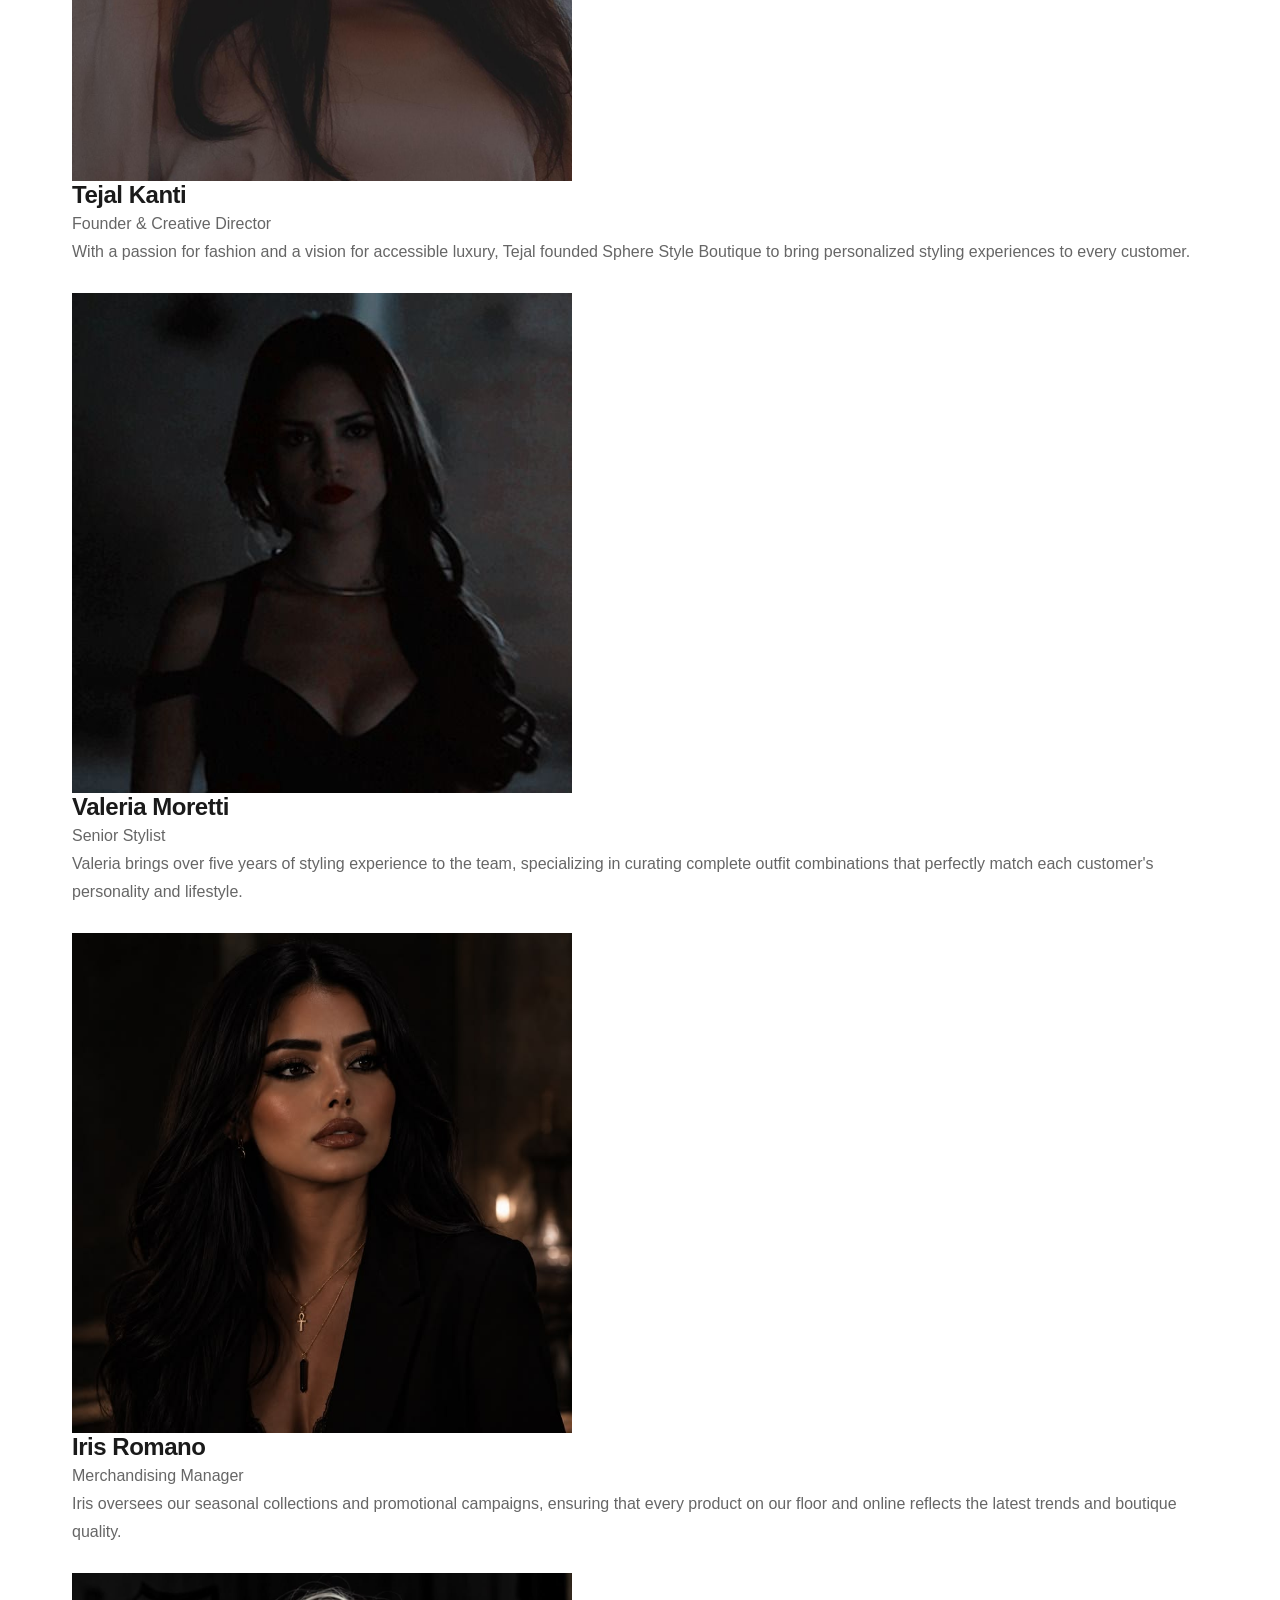
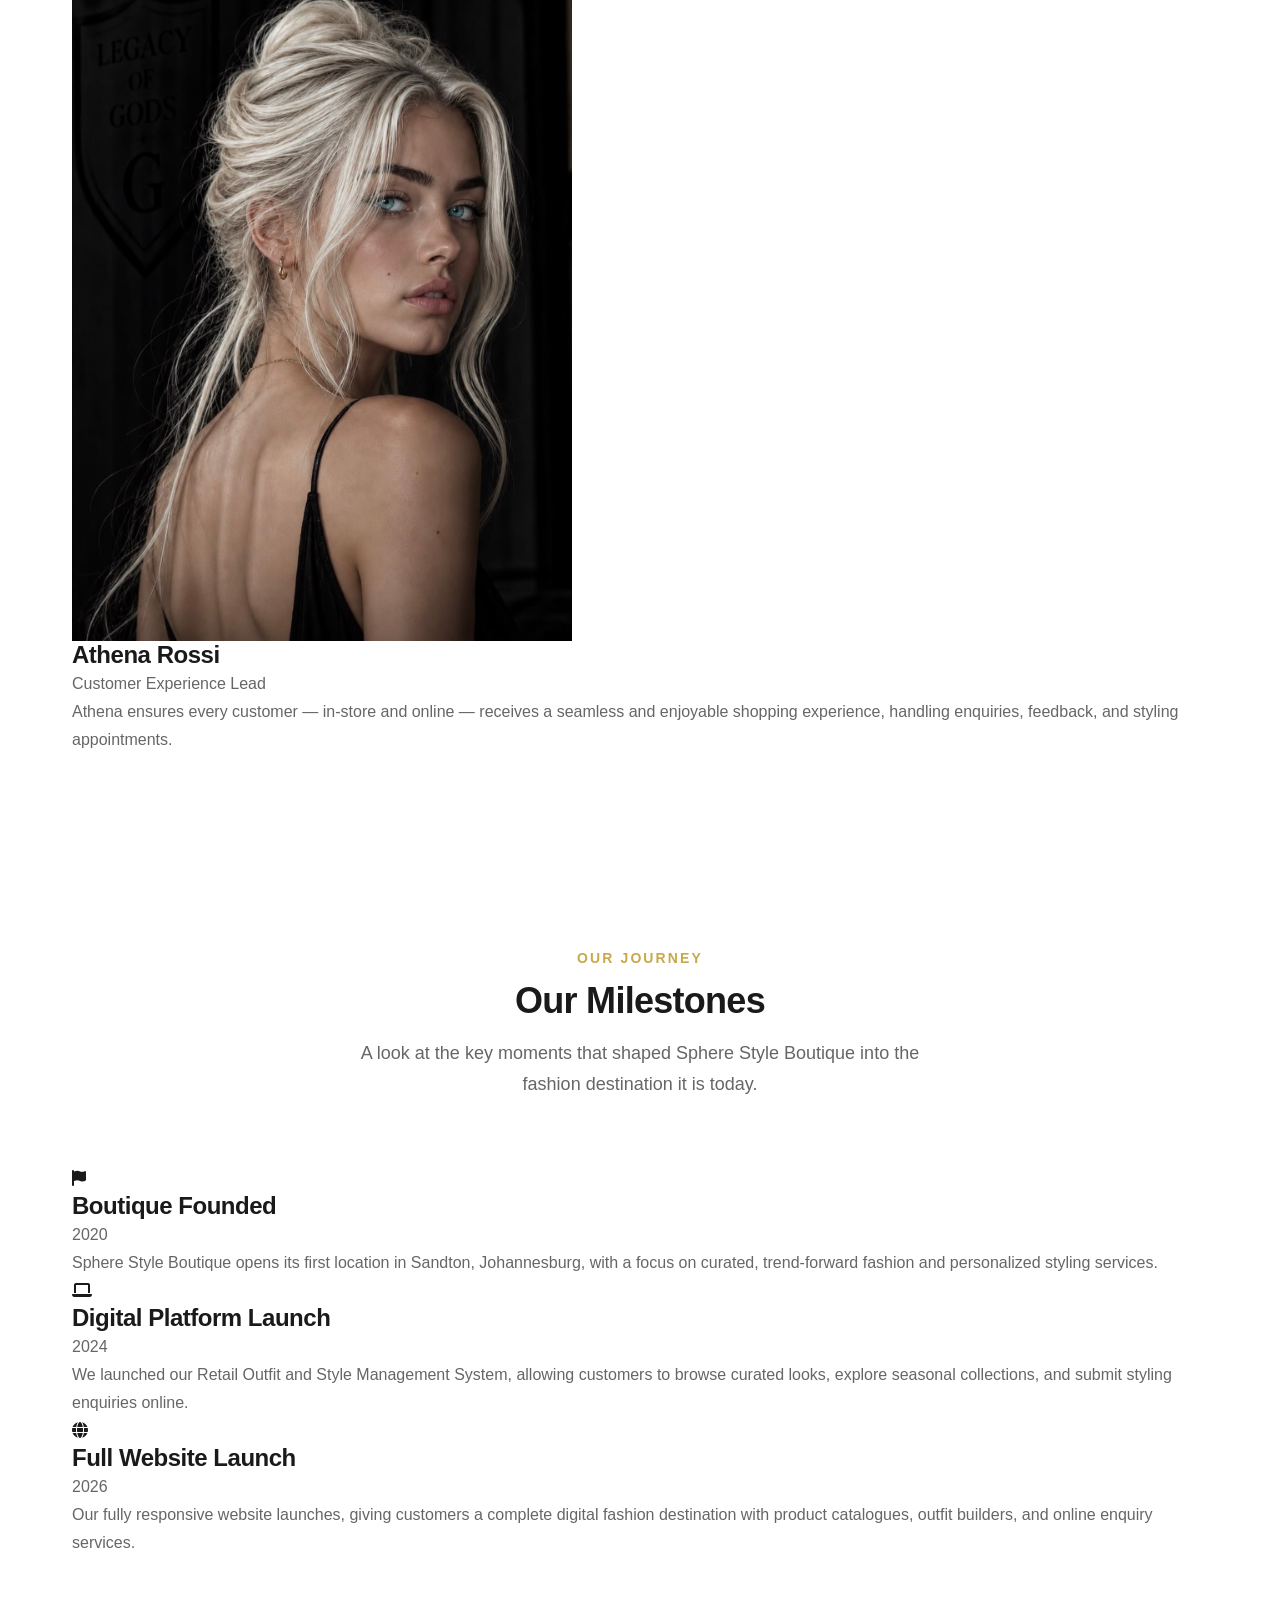
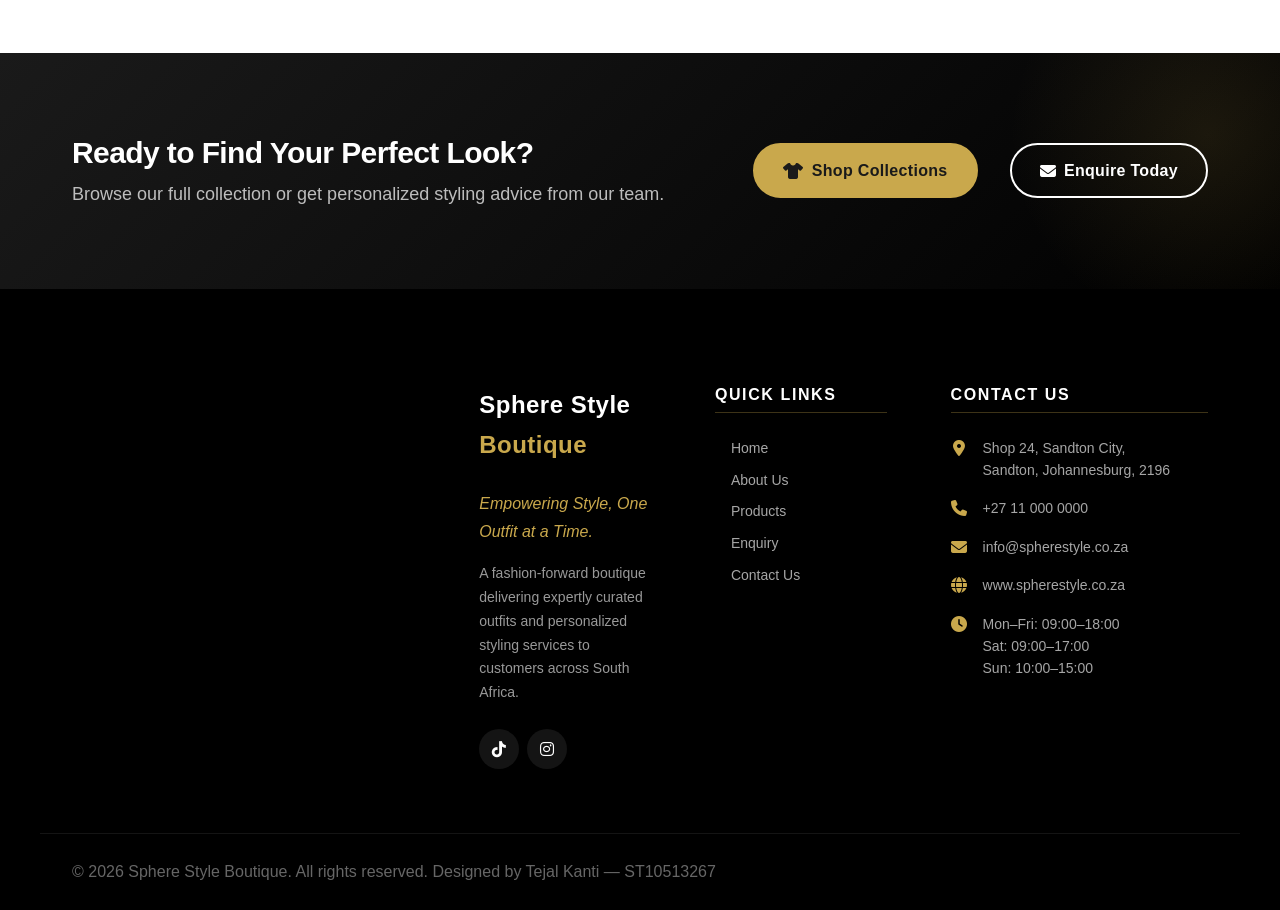
==== commit c69519e0: "HTML code edited social media links (now working)" ====
--- a/webpages/about.html
+++ b/webpages/about.html
@@ -631,10 +631,10 @@
             </p>
             <!-- Social Media Icons -->
             <div class="footer-social">
-                <a href="#" class="social-icon" aria-label="Follow us on TikTok">
+                <a href="https://www.tiktok.com/" class="social-icon" aria-label="Follow us on TikTok">
                     <i class="fa-brands fa-tiktok"></i>
                 </a>
-                <a href="#" class="social-icon" aria-label="Follow us on Instagram">
+                <a href="https://www.instagram.com/" class="social-icon" aria-label="Follow us on Instagram">
                     <i class="fa-brands fa-instagram"></i>
                 </a>
             </div>
--- a/CSS/styles.css
+++ b/CSS/styles.css
@@ -0,0 +1,1795 @@
+/*1. CSS RESET AND ROOT VARIABLES */
+
+*,
+*::before,
+*::after {
+    margin: 0;
+    padding: 0;
+    box-sizing: border-box;
+}
+
+:root {
+    /* ---- Brand Colors ---- */
+    --color-black:        #000000;
+    --color-white:        #FFFFFF;
+    --color-beige:        #F5F0E8;
+    --color-gold:         #C9A84C;
+    --color-gold-dark:    #A8853A;
+    --color-gold-light:   #E8D28A;
+
+    /* ---- Seasonal Colors ---- */
+    --color-summer:       #90CAF9;
+    --color-autumn-red:   #DD4A48;
+    --color-autumn-orange:#E25E3E;
+    --color-spring:       #A1CB35;
+    --color-winter:       #E8E2DB;
+
+    /* ---- Neutral Colors ---- */
+    --color-dark:         #1A1A1A;
+    --color-dark-grey:    #333333;
+    --color-mid-grey:     #666666;
+    --color-light-grey:   #999999;
+    --color-border:       #E0E0E0;
+    --color-shadow:       rgba(0, 0, 0, 0.1);
+    --color-shadow-dark:  rgba(0, 0, 0, 0.25);
+    --color-overlay:      rgba(0, 0, 0, 0.55);
+
+    /* ---- Status Colors ---- */
+    --color-success:      #4CAF50;
+    --color-success-bg:   #E8F5E9;
+    --color-error:        #D32F2F;
+    --color-error-bg:     #FFEBEE;
+    --color-warning:      #F57C00;
+    --color-warning-bg:   #FFF3E0;
+
+    /* ---- Typography ---- */
+    --font-primary:       'Poppins', sans-serif;
+    --font-secondary:     'Open Sans', sans-serif;
+
+    /* ---- Font Sizes ---- */
+    --fs-xs:              0.75rem;     /* 12px */
+    --fs-sm:              0.875rem;    /* 14px */
+    --fs-base:            1rem;        /* 16px */
+    --fs-md:              1.125rem;    /* 18px */
+    --fs-lg:              1.25rem;     /* 20px */
+    --fs-xl:              1.5rem;      /* 24px */
+    --fs-2xl:             1.875rem;    /* 30px */
+    --fs-3xl:             2.25rem;     /* 36px */
+    --fs-4xl:             3rem;        /* 48px */
+    --fs-5xl:             3.75rem;     /* 60px */
+
+    /* ---- Font Weights ---- */
+    --fw-light:           300;
+    --fw-regular:         400;
+    --fw-medium:          500;
+    --fw-semibold:        600;
+    --fw-bold:            700;
+
+    /* ---- Spacing ---- */
+    --space-xs:           0.25rem;     /* 4px */
+    --space-sm:           0.5rem;      /* 8px */
+    --space-md:           1rem;        /* 16px */
+    --space-lg:           1.5rem;      /* 24px */
+    --space-xl:           2rem;        /* 32px */
+    --space-2xl:          3rem;        /* 48px */
+    --space-3xl:          4rem;        /* 64px */
+    --space-4xl:          5rem;        /* 80px */
+    --space-5xl:          6rem;        /* 96px */
+
+    /* ---- Border Radius ---- */
+    --radius-sm:          4px;
+    --radius-md:          8px;
+    --radius-lg:          12px;
+    --radius-xl:          16px;
+    --radius-2xl:         24px;
+    --radius-full:        9999px;
+
+    /* ---- Shadows ---- */
+    --shadow-sm:          0 1px 3px rgba(0, 0, 0, 0.08);
+    --shadow-md:          0 4px 12px rgba(0, 0, 0, 0.10);
+    --shadow-lg:          0 8px 24px rgba(0, 0, 0, 0.12);
+    --shadow-xl:          0 16px 40px rgba(0, 0, 0, 0.15);
+    --shadow-gold:        0 4px 16px rgba(201, 168, 76, 0.35);
+
+    /* ---- Transitions ---- */
+    --transition-fast:    all 0.2s ease;
+    --transition-base:    all 0.3s ease;
+    --transition-slow:    all 0.5s ease;
+
+    /* ---- Layout ---- */
+    --nav-height:         80px;
+    --container-max:      1200px;
+    --container-padding:  0 var(--space-xl);
+}
+
+/* 2. GLOBAL BASE STYLES */
+
+html {
+    scroll-behavior: smooth;
+    font-size: 16px;
+    -webkit-text-size-adjust: 100%;
+}
+
+body {
+    font-family: var(--font-secondary);
+    font-size: var(--fs-base);
+    font-weight: var(--fw-regular);
+    color: var(--color-dark);
+    background-color: var(--color-white);
+    line-height: 1.7;
+    overflow-x: hidden;
+}
+
+img {
+    max-width: 100%;
+    height: auto;
+    display: block;
+}
+
+a {
+    color: inherit;
+    text-decoration: none;
+    transition: var(--transition-fast);
+}
+
+a:hover {
+    color: var(--color-gold);
+}
+
+a:focus,
+button:focus,
+input:focus,
+select:focus,
+textarea:focus {
+    outline: 2px solid var(--color-gold);
+    outline-offset: 2px;
+}
+
+ul,
+ol {
+    list-style: none;
+}
+
+button {
+    cursor: pointer;
+    border: none;
+    background: none;
+    font-family: var(--font-primary);
+}
+
+input,
+select,
+textarea {
+    font-family: var(--font-secondary);
+    font-size: var(--fs-base);
+}
+
+/* Visually hidden (accessibility) */
+.visually-hidden {
+    position: absolute;
+    width: 1px;
+    height: 1px;
+    padding: 0;
+    margin: -1px;
+    overflow: hidden;
+    clip: rect(0, 0, 0, 0);
+    white-space: nowrap;
+    border: 0;
+}
+
+/* 3. GLOBAL TYPOGRAPHY */
+
+h1,
+h2,
+h3,
+h4,
+h5,
+h6 {
+    font-family: var(--font-primary);
+    color: var(--color-dark);
+    line-height: 1.2;
+    letter-spacing: -0.02em;
+}
+
+h1 {
+    font-size: var(--fs-5xl);
+    font-weight: var(--fw-bold);
+}
+
+h2 {
+    font-size: var(--fs-3xl);
+    font-weight: var(--fw-semibold);
+}
+
+h3 {
+    font-size: var(--fs-xl);
+    font-weight: var(--fw-semibold);
+}
+
+h4 {
+    font-size: var(--fs-lg);
+    font-weight: var(--fw-medium);
+}
+
+p {
+    font-family: var(--font-secondary);
+    font-weight: var(--fw-regular);
+    color: var(--color-mid-grey);
+    line-height: 1.75;
+}
+
+strong {
+    font-weight: var(--fw-semibold);
+    color: var(--color-dark);
+}
+
+em,
+i.italic {
+    font-style: italic;
+}
+
+small {
+    font-size: var(--fs-sm);
+}
+
+caption,
+figcaption,
+.caption {
+    font-family: var(--font-secondary);
+    font-size: var(--fs-sm);
+    font-weight: var(--fw-light);
+    font-style: italic;
+    color: var(--color-light-grey);
+}
+
+/* 4. GLOBAL BUTTON STYLES */
+
+.btn {
+    display: inline-flex;
+    align-items: center;
+    justify-content: center;
+    gap: var(--space-sm);
+    font-family: var(--font-primary);
+    font-weight: var(--fw-bold);
+    font-size: var(--fs-base);
+    padding: 0.75rem 1.75rem;
+    border-radius: var(--radius-full);
+    border: 2px solid transparent;
+    cursor: pointer;
+    transition: var(--transition-base);
+    text-decoration: none;
+    white-space: nowrap;
+    letter-spacing: 0.02em;
+    position: relative;
+    overflow: hidden;
+}
+
+/* Primary Button — Gold background */
+.btn-primary {
+    background-color: var(--color-gold);
+    color: var(--color-dark);
+    border-color: var(--color-gold);
+}
+
+.btn-primary:hover {
+    background-color: var(--color-gold-dark);
+    border-color: var(--color-gold-dark);
+    color: var(--color-white);
+    transform: translateY(-2px);
+    box-shadow: var(--shadow-gold);
+}
+
+/* Secondary Button — Black background */
+.btn-secondary {
+    background-color: var(--color-black);
+    color: var(--color-white);
+    border-color: var(--color-black);
+}
+
+.btn-secondary:hover {
+    background-color: var(--color-dark-grey);
+    border-color: var(--color-dark-grey);
+    transform: translateY(-2px);
+    box-shadow: var(--shadow-md);
+}
+
+/* Outline Button — Black outline */
+.btn-outline {
+    background-color: transparent;
+    color: var(--color-dark);
+    border-color: var(--color-dark);
+}
+
+.btn-outline:hover {
+    background-color: var(--color-dark);
+    color: var(--color-white);
+    transform: translateY(-2px);
+}
+
+/* Gold Button (solid) */
+.btn-gold {
+    background-color: var(--color-gold);
+    color: var(--color-dark);
+    border-color: var(--color-gold);
+}
+
+.btn-gold:hover {
+    background-color: var(--color-gold-dark);
+    border-color: var(--color-gold-dark);
+    color: var(--color-white);
+    transform: translateY(-2px);
+    box-shadow: var(--shadow-gold);
+}
+
+/* Gold Outline Button */
+.btn-gold-outline {
+    background-color: transparent;
+    color: var(--color-gold);
+    border-color: var(--color-gold);
+}
+
+.btn-gold-outline:hover {
+    background-color: var(--color-gold);
+    color: var(--color-dark);
+    transform: translateY(-2px);
+}
+
+/* White Outline Button */
+.btn-white-outline {
+    background-color: transparent;
+    color: var(--color-white);
+    border-color: var(--color-white);
+}
+
+.btn-white-outline:hover {
+    background-color: var(--color-white);
+    color: var(--color-dark);
+    transform: translateY(-2px);
+}
+
+/* Light Button */
+.btn-light {
+    background-color: var(--color-white);
+    color: var(--color-dark);
+    border-color: var(--color-white);
+}
+
+.btn-light:hover {
+    background-color: var(--color-beige);
+    border-color: var(--color-beige);
+    transform: translateY(-2px);
+}
+
+/* Small Button */
+.btn-small {
+    padding: 0.5rem 1.25rem;
+    font-size: var(--fs-sm);
+    border-radius: var(--radius-full);
+    background-color: var(--color-gold);
+    color: var(--color-dark);
+    border: 2px solid var(--color-gold);
+    font-family: var(--font-primary);
+    font-weight: var(--fw-bold);
+    display: inline-flex;
+    align-items: center;
+    gap: var(--space-xs);
+    transition: var(--transition-base);
+    cursor: pointer;
+}
+
+.btn-small:hover {
+    background-color: var(--color-gold-dark);
+    border-color: var(--color-gold-dark);
+    color: var(--color-white);
+    transform: translateY(-2px);
+}
+
+/* 5. GLOBAL SECTION STYLES */
+
+section {
+    padding: var(--space-5xl) 0;
+}
+
+.section-container {
+    max-width: var(--container-max);
+    margin: 0 auto;
+    padding: var(--container-padding);
+}
+
+.section-header {
+    text-align: center;
+    margin-bottom: var(--space-3xl);
+    max-width: 700px;
+    margin-left: auto;
+    margin-right: auto;
+}
+
+.section-label {
+    font-family: var(--font-primary);
+    font-size: var(--fs-sm);
+    font-weight: var(--fw-semibold);
+    color: var(--color-gold);
+    text-transform: uppercase;
+    letter-spacing: 0.15em;
+    display: block;
+    margin-bottom: var(--space-sm);
+}
+
+.section-title {
+    font-family: var(--font-primary);
+    font-size: var(--fs-3xl);
+    font-weight: var(--fw-semibold);
+    color: var(--color-dark);
+    margin-bottom: var(--space-md);
+    line-height: 1.2;
+}
+
+.section-subtitle {
+    font-family: var(--font-secondary);
+    font-size: var(--fs-md);
+    color: var(--color-mid-grey);
+    line-height: 1.75;
+    max-width: 600px;
+    margin: 0 auto;
+}
+
+.section-cta {
+    text-align: center;
+    margin-top: var(--space-3xl);
+}
+
+/* 6. UTILITY CLASSES */
+
+.text-center  { text-align: center; }
+.text-left    { text-align: left; }
+.text-right   { text-align: right; }
+.text-gold    { color: var(--color-gold); }
+.text-white   { color: var(--color-white); }
+.text-dark    { color: var(--color-dark); }
+.text-grey    { color: var(--color-mid-grey); }
+
+.bg-white     { background-color: var(--color-white); }
+.bg-beige     { background-color: var(--color-beige); }
+.bg-black     { background-color: var(--color-black); }
+.bg-gold      { background-color: var(--color-gold); }
+
+.d-flex       { display: flex; }
+.d-grid       { display: grid; }
+.d-none       { display: none; }
+.d-block      { display: block; }
+
+.mt-sm        { margin-top: var(--space-sm); }
+.mt-md        { margin-top: var(--space-md); }
+.mt-lg        { margin-top: var(--space-lg); }
+.mt-xl        { margin-top: var(--space-xl); }
+
+.mb-sm        { margin-bottom: var(--space-sm); }
+.mb-md        { margin-bottom: var(--space-md); }
+.mb-lg        { margin-bottom: var(--space-lg); }
+.mb-xl        { margin-bottom: var(--space-xl); }
+
+.w-full       { width: 100%; }
+.h-full       { height: 100%; }
+
+/* 7. NAVIGATION BAR */
+
+.navbar {
+    position: fixed;
+    top: 0;
+    left: 0;
+    right: 0;
+    z-index: 1000;
+    background-color: var(--color-black);
+    height: var(--nav-height);
+    display: flex;
+    align-items: center;
+    transition: var(--transition-base);
+    box-shadow: 0 2px 20px rgba(0, 0, 0, 0.3);
+}
+
+/* Scrolled state — slightly more opaque */
+.navbar.scrolled {
+    background-color: rgba(0, 0, 0, 0.97);
+    box-shadow: 0 4px 30px rgba(0, 0, 0, 0.4);
+}
+
+.nav-container {
+    max-width: var(--container-max);
+    margin: 0 auto;
+    padding: var(--container-padding);
+    display: flex;
+    align-items: center;
+    justify-content: space-between;
+    width: 100%;
+}
+
+/* ---- Logo ---- */
+.nav-logo {
+    display: flex;
+    align-items: center;
+    gap: var(--space-sm);
+    text-decoration: none;
+    flex-shrink: 0;
+}
+
+.logo-img {
+    width: 40px;
+    height: 40px;
+    object-fit: contain;
+    border-radius: var(--radius-full);
+}
+
+.logo-text {
+    font-family: var(--font-primary);
+    font-size: var(--fs-lg);
+    font-weight: var(--fw-bold);
+    color: var(--color-white);
+    letter-spacing: 0.02em;
+    white-space: nowrap;
+}
+
+.logo-accent {
+    color: var(--color-gold);
+}
+
+/* ---- Nav Menu ---- */
+.nav-menu {
+    display: flex;
+    align-items: center;
+}
+
+.nav-list {
+    display: flex;
+    align-items: center;
+    gap: var(--space-xs);
+    list-style: none;
+}
+
+.nav-item {
+    position: relative;
+}
+
+.nav-link {
+    font-family: var(--font-primary);
+    font-size: var(--fs-sm);
+    font-weight: var(--fw-medium);
+    color: var(--color-white);
+    padding: var(--space-sm) var(--space-md);
+    border-radius: var(--radius-md);
+    transition: var(--transition-fast);
+    display: flex;
+    align-items: center;
+    gap: var(--space-xs);
+    text-decoration: none;
+    white-space: nowrap;
+    letter-spacing: 0.03em;
+}
+
+.nav-link:hover {
+    color: var(--color-gold);
+    background-color: rgba(201, 168, 76, 0.1);
+}
+
+/* Active nav link */
+.nav-link.active {
+    color: var(--color-gold);
+    background-color: rgba(201, 168, 76, 0.12);
+}
+
+/* Active indicator underline */
+.nav-link.active::after {
+    content: '';
+    position: absolute;
+    bottom: -2px;
+    left: 50%;
+    transform: translateX(-50%);
+    width: 20px;
+    height: 2px;
+    background-color: var(--color-gold);
+    border-radius: var(--radius-full);
+}
+
+/* 8. HERO SECTION (HOMEPAGE) */
+
+.hero {
+    position: relative;
+    min-height: 100vh;
+    display: flex;
+    align-items: center;
+    justify-content: center;
+    background-image: url('../images/hero/hero-main.jpg');
+    background-size: cover;
+    background-position: center center;
+    background-repeat: no-repeat;
+    background-attachment: fixed;
+    overflow: hidden;
+    padding-top: var(--nav-height);
+}
+
+/* Dark overlay */
+.hero-overlay {
+    position: absolute;
+    inset: 0;
+    background: linear-gradient(
+        135deg,
+        rgba(0, 0, 0, 0.70) 0%,
+        rgba(0, 0, 0, 0.45) 50%,
+        rgba(0, 0, 0, 0.65) 100%
+    );
+    z-index: 1;
+}
+
+/* Hero content */
+.hero-content {
+    position: relative;
+    z-index: 2;
+    text-align: center;
+    max-width: 900px;
+    padding: var(--space-xl);
+    animation: heroFadeIn 1s ease forwards;
+}
+
+@keyframes heroFadeIn {
+    from {
+        opacity: 0;
+        transform: translateY(30px);
+    }
+    to {
+        opacity: 1;
+        transform: translateY(0);
+    }
+}
+
+/* Hero tagline (small label above H1) */
+.hero-tagline {
+    font-family: var(--font-primary);
+    font-size: var(--fs-sm);
+    font-weight: var(--fw-semibold);
+    color: var(--color-gold);
+    text-transform: uppercase;
+    letter-spacing: 0.2em;
+    margin-bottom: var(--space-md);
+    display: block;
+    opacity: 0;
+    animation: heroFadeIn 1s ease 0.2s forwards;
+}
+
+/* Hero H1 */
+.hero-heading {
+    font-family: var(--font-primary);
+    font-size: clamp(2.5rem, 7vw, 5rem);
+    font-weight: var(--fw-bold);
+    color: var(--color-white);
+    line-height: 1.1;
+    letter-spacing: -0.03em;
+    margin-bottom: var(--space-lg);
+    opacity: 0;
+    animation: heroFadeIn 1s ease 0.4s forwards;
+}
+
+/* Hero subtext */
+.hero-subtext {
+    font-family: var(--font-secondary);
+    font-size: var(--fs-lg);
+    font-weight: var(--fw-regular);
+    color: rgba(255, 255, 255, 0.88);
+    line-height: 1.75;
+    max-width: 600px;
+    margin: 0 auto var(--space-2xl);
+    opacity: 0;
+    animation: heroFadeIn 1s ease 0.6s forwards;
+}
+
+/* Hero button group */
+.hero-buttons {
+    display: flex;
+    gap: var(--space-md);
+    justify-content: center;
+    flex-wrap: wrap;
+    opacity: 0;
+    animation: heroFadeIn 1s ease 0.8s forwards;
+}
+
+.hero-buttons .btn-primary {
+    background-color: var(--color-gold);
+    color: var(--color-dark);
+    border-color: var(--color-gold);
+    padding: 1rem 2.25rem;
+    font-size: var(--fs-md);
+}
+
+.hero-buttons .btn-primary:hover {
+    background-color: var(--color-white);
+    border-color: var(--color-white);
+    color: var(--color-dark);
+    transform: translateY(-3px);
+    box-shadow: 0 8px 25px rgba(201, 168, 76, 0.5);
+}
+
+.hero-buttons .btn-secondary {
+    background-color: transparent;
+    color: var(--color-white);
+    border: 2px solid rgba(255, 255, 255, 0.7);
+    padding: 1rem 2.25rem;
+    font-size: var(--fs-md);
+}
+
+.hero-buttons .btn-secondary:hover {
+    background-color: var(--color-white);
+    color: var(--color-dark);
+    border-color: var(--color-white);
+    transform: translateY(-3px);
+}
+
+/* Scroll down indicator */
+.hero-scroll-indicator {
+    position: absolute;
+    bottom: var(--space-xl);
+    left: 50%;
+    transform: translateX(-50%);
+    z-index: 2;
+    animation: bounce 2s infinite;
+}
+
+.hero-scroll-indicator a {
+    display: flex;
+    align-items: center;
+    justify-content: center;
+    width: 44px;
+    height: 44px;
+    border: 2px solid rgba(255, 255, 255, 0.5);
+    border-radius: var(--radius-full);
+    color: var(--color-white);
+    font-size: var(--fs-md);
+    transition: var(--transition-base);
+    text-decoration: none;
+}
+
+.hero-scroll-indicator a:hover {
+    background-color: var(--color-gold);
+    border-color: var(--color-gold);
+    color: var(--color-dark);
+}
+
+@keyframes bounce {
+    0%, 100% { transform: translateX(-50%) translateY(0); }
+    50%       { transform: translateX(-50%) translateY(-10px); }
+}
+
+/* 9. ANNOUNCEMENT STRIP */
+
+.announcement-strip {
+    background-color: var(--color-gold);
+    padding: var(--space-sm) 0;
+    overflow: hidden;
+}
+
+.announcement-container {
+    max-width: var(--container-max);
+    margin: 0 auto;
+    padding: var(--container-padding);
+    display: flex;
+    align-items: center;
+    justify-content: center;
+    gap: var(--space-xl);
+    flex-wrap: wrap;
+}
+
+.announcement-container span {
+    font-family: var(--font-primary);
+    font-size: var(--fs-sm);
+    font-weight: var(--fw-semibold);
+    color: var(--color-dark);
+    display: flex;
+    align-items: center;
+    gap: var(--space-sm);
+    white-space: nowrap;
+}
+
+.announcement-container span i {
+    font-size: var(--fs-base);
+}
+
+.strip-divider {
+    color: rgba(0, 0, 0, 0.3);
+    font-size: var(--fs-lg);
+}
+
+/* 10. FEATURED COLLECTIONS SECTION */
+
+.featured-collections {
+    background-color: var(--color-white);
+    padding: var(--space-5xl) 0;
+}
+
+/* Collections Grid — 4 columns */
+.collections-grid {
+    display: grid;
+    grid-template-columns: repeat(4, 1fr);
+    gap: var(--space-lg);
+    margin-bottom: var(--space-xl);
+}
+
+/* ---- Collection Card ---- */
+.collection-card {
+    background-color: var(--color-white);
+    border-radius: var(--radius-xl);
+    overflow: hidden;
+    box-shadow: var(--shadow-md);
+    transition: var(--transition-base);
+    display: flex;
+    flex-direction: column;
+}
+
+.collection-card:hover {
+    transform: translateY(-8px);
+    box-shadow: var(--shadow-xl);
+}
+
+/* Card image wrapper */
+.collection-card-image-wrapper {
+    position: relative;
+    overflow: hidden;
+    height: 280px;
+}
+
+.collection-card-image {
+    width: 100%;
+    height: 100%;
+    object-fit: cover;
+    transition: transform 0.5s ease;
+}
+
+.collection-card:hover .collection-card-image {
+    transform: scale(1.08);
+}
+
+/* Season badge on image */
+.collection-card-badge {
+    position: absolute;
+    top: var(--space-md);
+    left: var(--space-md);
+    padding: var(--space-xs) var(--space-md);
+    border-radius: var(--radius-full);
+    font-family: var(--font-primary);
+    font-size: var(--fs-xs);
+    font-weight: var(--fw-bold);
+    text-transform: uppercase;
+    letter-spacing: 0.1em;
+    display: flex;
+    align-items: center;
+    gap: var(--space-xs);
+    backdrop-filter: blur(8px);
+}
+
+.summer-badge {
+    background-color: var(--color-summer);
+    color: var(--color-dark);
+}
+
+.winter-badge {
+    background-color: var(--color-winter);
+    color: var(--color-dark);
+}
+
+.formal-badge {
+    background-color: var(--color-gold);
+    color: var(--color-dark);
+}
+
+.casual-badge {
+    background-color: var(--color-spring);
+    color: var(--color-dark);
+}
+
+.autumn-badge {
+    background-color: var(--color-autumn-red);
+    color: var(--color-white);
+}
+
+.spring-badge {
+    background-color: var(--color-spring);
+    color: var(--color-dark);
+}
+
+/* Card body */
+.collection-card-body {
+    padding: var(--space-lg);
+    display: flex;
+    flex-direction: column;
+    gap: var(--space-md);
+    flex: 1;
+}
+
+.collection-card-title {
+    font-family: var(--font-primary);
+    font-size: var(--fs-xl);
+    font-weight: var(--fw-semibold);
+    color: var(--color-dark);
+    line-height: 1.3;
+}
+
+.collection-card-text {
+    font-family: var(--font-secondary);
+    font-size: var(--fs-sm);
+    color: var(--color-mid-grey);
+    line-height: 1.7;
+    flex: 1;
+}
+
+/* Collection card button */
+.collection-card-body .btn-outline {
+    align-self: flex-start;
+    font-size: var(--fs-sm);
+    padding: 0.5rem 1.25rem;
+    border-radius: var(--radius-full);
+    border: 2px solid var(--color-dark);
+    color: var(--color-dark);
+    transition: var(--transition-base);
+}
+
+.collection-card-body .btn-outline:hover {
+    background-color: var(--color-gold);
+    border-color: var(--color-gold);
+    color: var(--color-dark);
+    transform: none;
+}
+
+/*  11. OUTFIT BUILDER SHOWCASE SECTION */
+
+.outfit-builder {
+    background-color: var(--color-beige);
+    padding: var(--space-5xl) 0;
+}
+
+/* ---- Filter Bar ---- */
+.outfit-filter-bar {
+    display: flex;
+    flex-wrap: wrap;
+    gap: var(--space-sm);
+    justify-content: center;
+    margin-bottom: var(--space-2xl);
+}
+
+.filter-btn {
+    font-family: var(--font-primary);
+    font-size: var(--fs-sm);
+    font-weight: var(--fw-medium);
+    color: var(--color-dark-grey);
+    background-color: var(--color-white);
+    border: 2px solid var(--color-border);
+    border-radius: var(--radius-full);
+    padding: 0.45rem 1.25rem;
+    cursor: pointer;
+    transition: var(--transition-fast);
+    white-space: nowrap;
+}
+
+.filter-btn:hover {
+    border-color: var(--color-gold);
+    color: var(--color-gold);
+    background-color: rgba(201, 168, 76, 0.05);
+}
+
+.filter-btn.active {
+    background-color: var(--color-gold);
+    border-color: var(--color-gold);
+    color: var(--color-dark);
+    font-weight: var(--fw-bold);
+}
+
+/* ---- Outfit Grid ---- */
+.outfit-grid {
+    display: grid;
+    grid-template-columns: repeat(3, 1fr);
+    gap: var(--space-lg);
+    margin-bottom: var(--space-xl);
+}
+
+/* ---- Outfit Card ---- */
+.outfit-card {
+    background-color: var(--color-white);
+    border-radius: var(--radius-xl);
+    overflow: hidden;
+    box-shadow: var(--shadow-md);
+    transition: var(--transition-base);
+    display: flex;
+    flex-direction: column;
+}
+
+.outfit-card:hover {
+    transform: translateY(-6px);
+    box-shadow: var(--shadow-xl);
+}
+
+/* Hidden state (JS-controlled filter) */
+.outfit-card.hidden {
+    display: none;
+}
+
+/* Outfit card image */
+.outfit-card-image-wrapper {
+    position: relative;
+    overflow: hidden;
+    height: 300px;
+}
+
+.outfit-card-image {
+    width: 100%;
+    height: 100%;
+    object-fit: cover;
+    transition: transform 0.5s ease;
+}
+
+.outfit-card:hover .outfit-card-image {
+    transform: scale(1.06);
+}
+
+/* Outfit card body */
+.outfit-card-body {
+    padding: var(--space-lg);
+    display: flex;
+    flex-direction: column;
+    gap: var(--space-md);
+    flex: 1;
+}
+
+/* Outfit tags */
+.outfit-card-tags {
+    display: flex;
+    gap: var(--space-sm);
+    flex-wrap: wrap;
+}
+
+.outfit-tag {
+    font-family: var(--font-primary);
+    font-size: var(--fs-xs);
+    font-weight: var(--fw-semibold);
+    padding: 3px 12px;
+    border-radius: var(--radius-full);
+    text-transform: uppercase;
+    letter-spacing: 0.08em;
+}
+
+.office-tag  { background-color: var(--color-dark); color: var(--color-white); }
+.casual-tag  { background-color: var(--color-spring); color: var(--color-dark); }
+.formal-tag  { background-color: var(--color-gold); color: var(--color-dark); }
+.summer-tag  { background-color: var(--color-summer); color: var(--color-dark); }
+.winter-tag  { background-color: var(--color-winter); color: var(--color-dark); border: 1px solid var(--color-border); }
+.autumn-tag  { background-color: var(--color-autumn-red); color: var(--color-white); }
+.spring-tag  { background-color: var(--color-spring); color: var(--color-dark); }
+
+/* Outfit card title */
+.outfit-card-title {
+    font-family: var(--font-primary);
+    font-size: var(--fs-lg);
+    font-weight: var(--fw-semibold);
+    color: var(--color-dark);
+    line-height: 1.3;
+}
+
+/* Outfit items list */
+.outfit-items-list {
+    display: flex;
+    flex-direction: column;
+    gap: var(--space-xs);
+    flex: 1;
+}
+
+.outfit-items-list li {
+    font-family: var(--font-secondary);
+    font-size: var(--fs-sm);
+    color: var(--color-mid-grey);
+    display: flex;
+    align-items: center;
+    gap: var(--space-sm);
+}
+
+.outfit-items-list li i {
+    color: var(--color-gold);
+    font-size: 0.5rem;
+    flex-shrink: 0;
+}
+
+/* Outfit card footer */
+.outfit-card-footer {
+    display: flex;
+    align-items: center;
+    justify-content: space-between;
+    flex-wrap: wrap;
+    gap: var(--space-sm);
+    padding-top: var(--space-md);
+    border-top: 1px solid var(--color-border);
+    margin-top: auto;
+}
+
+.outfit-total {
+    font-family: var(--font-primary);
+    font-size: var(--fs-sm);
+    color: var(--color-dark);
+}
+
+.outfit-total strong {
+    color: var(--color-gold-dark);
+    font-weight: var(--fw-bold);
+}
+
+/* 12. WHY CHOOSE US SECTION (ABOUT US PAGE) */
+
+.why-us {
+    background-color: var(--color-white);
+    padding: var(--space-5xl) 0;
+}
+
+/* Features grid — 4 columns */
+.features-grid {
+    display: grid;
+    grid-template-columns: repeat(4, 1fr);
+    gap: var(--space-lg);
+}
+
+/* Feature card */
+.feature-card {
+    text-align: center;
+    padding: var(--space-2xl) var(--space-lg);
+    border-radius: var(--radius-xl);
+    border: 1px solid var(--color-border);
+    background-color: var(--color-white);
+    transition: var(--transition-base);
+    position: relative;
+    overflow: hidden;
+}
+
+.feature-card::before {
+    content: '';
+    position: absolute;
+    top: 0;
+    left: 0;
+    right: 0;
+    height: 3px;
+    background: linear-gradient(90deg, var(--color-gold), var(--color-gold-light));
+    opacity: 0;
+    transition: var(--transition-base);
+}
+
+.feature-card:hover {
+    transform: translateY(-6px);
+    box-shadow: var(--shadow-lg);
+    border-color: var(--color-gold-light);
+}
+
+.feature-card:hover::before {
+    opacity: 1;
+}
+
+/* Feature icon */
+.feature-icon {
+    width: 72px;
+    height: 72px;
+    background: linear-gradient(135deg, var(--color-gold), var(--color-gold-light));
+    border-radius: var(--radius-full);
+    display: flex;
+    align-items: center;
+    justify-content: center;
+    margin: 0 auto var(--space-lg);
+    font-size: var(--fs-2xl);
+    color: var(--color-dark);
+    box-shadow: var(--shadow-gold);
+    transition: var(--transition-base);
+}
+
+.feature-card:hover .feature-icon {
+    transform: scale(1.1) rotate(5deg);
+}
+
+.feature-title {
+    font-family: var(--font-primary);
+    font-size: var(--fs-lg);
+    font-weight: var(--fw-semibold);
+    color: var(--color-dark);
+    margin-bottom: var(--space-md);
+}
+
+.feature-text {
+    font-family: var(--font-secondary);
+    font-size: var(--fs-sm);
+    color: var(--color-mid-grey);
+    line-height: 1.7;
+}
+
+/* 13. PROMOTIONS SECTION */
+
+.promotions {
+    background-color: var(--color-black);
+    padding: var(--space-5xl) 0;
+}
+
+/* Override section header text for dark background */
+.promotions .section-header {
+    color: var(--color-white);
+}
+
+.promotions .section-title,
+.promo-title {
+    color: var(--color-white);
+}
+
+.promotions .section-subtitle,
+.promo-subtitle {
+    color: rgba(255, 255, 255, 0.75);
+}
+
+.promo-label {
+    color: var(--color-gold);
+}
+
+/* Promos grid — 4 columns */
+.promos-grid {
+    display: grid;
+    grid-template-columns: repeat(4, 1fr);
+    gap: var(--space-lg);
+    margin-bottom: var(--space-xl);
+}
+
+/* ---- Promo Card ---- */
+.promo-card {
+    background-color: rgba(255, 255, 255, 0.05);
+    border: 1px solid rgba(255, 255, 255, 0.1);
+    border-radius: var(--radius-xl);
+    padding: var(--space-2xl) var(--space-lg);
+    display: flex;
+    flex-direction: column;
+    gap: var(--space-lg);
+    transition: var(--transition-base);
+    position: relative;
+    overflow: hidden;
+}
+
+.promo-card::before {
+    content: '';
+    position: absolute;
+    top: 0;
+    left: 0;
+    right: 0;
+    height: 2px;
+    background: linear-gradient(90deg, var(--color-gold), transparent);
+    opacity: 0;
+    transition: var(--transition-base);
+}
+
+.promo-card:hover {
+    background-color: rgba(255, 255, 255, 0.08);
+    border-color: rgba(201, 168, 76, 0.3);
+    transform: translateY(-6px);
+}
+
+.promo-card:hover::before {
+    opacity: 1;
+}
+
+/* Featured promo card (center, slightly emphasized) */
+.promo-card-featured {
+    background-color: rgba(201, 168, 76, 0.12);
+    border-color: rgba(201, 168, 76, 0.4);
+}
+
+.promo-card-featured::before {
+    opacity: 1;
+    background: linear-gradient(90deg, var(--color-gold), var(--color-gold-light));
+}
+
+/* Promo icon */
+.promo-card-icon {
+    width: 60px;
+    height: 60px;
+    background: linear-gradient(135deg, var(--color-gold), var(--color-gold-light));
+    border-radius: var(--radius-full);
+    display: flex;
+    align-items: center;
+    justify-content: center;
+    font-size: var(--fs-xl);
+    color: var(--color-dark);
+    box-shadow: var(--shadow-gold);
+    transition: var(--transition-base);
+}
+
+.promo-card:hover .promo-card-icon {
+    transform: scale(1.1);
+}
+
+/* Promo card body */
+.promo-card-body {
+    display: flex;
+    flex-direction: column;
+    gap: var(--space-md);
+    flex: 1;
+}
+
+/* Promo badge */
+.promo-card-badge {
+    font-family: var(--font-primary);
+    font-size: var(--fs-xs);
+    font-weight: var(--fw-bold);
+    color: var(--color-gold);
+    text-transform: uppercase;
+    letter-spacing: 0.12em;
+    background-color: rgba(201, 168, 76, 0.12);
+    padding: 3px 12px;
+    border-radius: var(--radius-full);
+    border: 1px solid rgba(201, 168, 76, 0.25);
+    align-self: flex-start;
+}
+
+.promo-card-title {
+    font-family: var(--font-primary);
+    font-size: var(--fs-lg);
+    font-weight: var(--fw-semibold);
+    color: var(--color-white);
+}
+
+.promo-card-text {
+    font-family: var(--font-secondary);
+    font-size: var(--fs-sm);
+    color: rgba(255, 255, 255, 0.7);
+    line-height: 1.7;
+    flex: 1;
+}
+
+/* 14. TESTIMONIALS SECTION */
+
+.testimonials {
+    background-color: var(--color-beige);
+    padding: var(--space-5xl) 0;
+}
+
+/* Testimonials grid — 3 columns */
+.testimonials-grid {
+    display: grid;
+    grid-template-columns: repeat(3, 1fr);
+    gap: var(--space-lg);
+}
+
+/* ---- Testimonial Card ---- */
+.testimonial-card {
+    background-color: var(--color-white);
+    border-radius: var(--radius-xl);
+    padding: var(--space-2xl);
+    box-shadow: var(--shadow-md);
+    display: flex;
+    flex-direction: column;
+    gap: var(--space-lg);
+    transition: var(--transition-base);
+    position: relative;
+}
+
+.testimonial-card::before {
+    content: '\201C';
+    position: absolute;
+    top: var(--space-md);
+    right: var(--space-lg);
+    font-family: Georgia, serif;
+    font-size: 5rem;
+    color: var(--color-gold);
+    opacity: 0.2;
+    line-height: 1;
+    pointer-events: none;
+}
+
+.testimonial-card:hover {
+    transform: translateY(-6px);
+    box-shadow: var(--shadow-xl);
+}
+
+/* Star rating */
+.testimonial-stars {
+    display: flex;
+    gap: 4px;
+    color: var(--color-gold);
+    font-size: var(--fs-md);
+}
+
+/* Testimonial text */
+.testimonial-text {
+    font-family: var(--font-secondary);
+    font-size: var(--fs-base);
+    color: var(--color-dark-grey);
+    line-height: 1.8;
+    font-style: italic;
+    flex: 1;
+}
+
+/* Author info */
+.testimonial-author {
+    display: flex;
+    align-items: center;
+    gap: var(--space-md);
+    padding-top: var(--space-md);
+    border-top: 1px solid var(--color-border);
+}
+
+.testimonial-avatar {
+    width: 56px;
+    height: 56px;
+    border-radius: var(--radius-full);
+    object-fit: cover;
+    flex-shrink: 0;
+    border: 2px solid var(--color-gold);
+}
+
+.testimonial-author-info {
+    display: flex;
+    flex-direction: column;
+    gap: 2px;
+}
+
+.testimonial-author-info strong {
+    font-family: var(--font-primary);
+    font-size: var(--fs-base);
+    font-weight: var(--fw-semibold);
+    color: var(--color-dark);
+}
+
+.testimonial-author-info span {
+    font-family: var(--font-secondary);
+    font-size: var(--fs-sm);
+    color: var(--color-light-grey);
+}
+
+/* 15. CTA STRIP */
+
+.cta-strip {
+    background: linear-gradient(135deg, var(--color-dark) 0%, var(--color-black) 100%);
+    padding: var(--space-4xl) 0;
+    position: relative;
+    overflow: hidden;
+}
+
+/* Decorative background element */
+.cta-strip::before {
+    content: '';
+    position: absolute;
+    top: -50%;
+    right: -10%;
+    width: 400px;
+    height: 400px;
+    background: radial-gradient(circle, rgba(201, 168, 76, 0.12) 0%, transparent 70%);
+    pointer-events: none;
+}
+
+.cta-strip-content {
+    max-width: var(--container-max);
+    margin: 0 auto;
+    padding: var(--container-padding);
+    display: flex;
+    align-items: center;
+    justify-content: space-between;
+    gap: var(--space-2xl);
+    flex-wrap: wrap;
+}
+
+.cta-strip-text {
+    flex: 1;
+    min-width: 280px;
+}
+
+.cta-strip-heading {
+    font-family: var(--font-primary);
+    font-size: var(--fs-2xl);
+    font-weight: var(--fw-bold);
+    color: var(--color-white);
+    margin-bottom: var(--space-sm);
+    line-height: 1.3;
+}
+
+.cta-strip-subtext {
+    font-family: var(--font-secondary);
+    font-size: var(--fs-md);
+    color: rgba(255, 255, 255, 0.72);
+    line-height: 1.6;
+}
+
+.cta-strip-buttons {
+    display: flex;
+    gap: var(--space-md);
+    flex-wrap: wrap;
+    flex-shrink: 0;
+}
+
+/* 16. FOOTER */
+
+.footer {
+    background-color: var(--color-black);
+    color: var(--color-white);
+    padding-top: var(--space-5xl);
+}
+
+.footer-container {
+    max-width: var(--container-max);
+    margin: 0 auto;
+    padding: var(--container-padding);
+    display: grid;
+    grid-template-columns: 2fr 1fr 1fr 1.5fr;
+    gap: var(--space-3xl);
+    padding-bottom: var(--space-3xl);
+    border-bottom: 1px solid rgba(255, 255, 255, 0.08);
+}
+
+/* ---- Footer Brand Column ---- */
+.footer-brand {
+    display: flex;
+    flex-direction: column;
+    gap: var(--space-md);
+}
+
+.footer-logo {
+    text-decoration: none;
+    display: inline-block;
+    margin-bottom: var(--space-sm);
+}
+
+.footer-logo-text {
+    font-family: var(--font-primary);
+    font-size: var(--fs-xl);
+    font-weight: var(--fw-bold);
+    color: var(--color-white);
+    letter-spacing: 0.02em;
+}
+
+.footer-tagline {
+    font-family: var(--font-primary);
+    font-size: var(--fs-base);
+    font-weight: var(--fw-medium);
+    color: var(--color-gold);
+    font-style: italic;
+    margin: 0;
+}
+
+.footer-description {
+    font-family: var(--font-secondary);
+    font-size: var(--fs-sm);
+    color: rgba(255, 255, 255, 0.6);
+    line-height: 1.7;
+    margin: 0;
+}
+
+/* Social media icons */
+.footer-social {
+    display: flex;
+    gap: var(--space-sm);
+    margin-top: var(--space-sm);
+}
+
+.social-icon {
+    width: 40px;
+    height: 40px;
+    background-color: rgba(255, 255, 255, 0.08);
+    border-radius: var(--radius-full);
+    display: flex;
+    align-items: center;
+    justify-content: center;
+    color: var(--color-white);
+    font-size: var(--fs-base);
+    transition: var(--transition-fast);
+    text-decoration: none;
+    flex-shrink: 0;
+}
+
+.social-icon:hover {
+    background-color: var(--color-gold);
+    color: var(--color-dark);
+    transform: translateY(-3px);
+}
+
+/* ---- Footer Columns ---- */
+.footer-col {
+    display: flex;
+    flex-direction: column;
+    gap: var(--space-md);
+}
+
+.footer-col-heading {
+    font-family: var(--font-primary);
+    font-size: var(--fs-base);
+    font-weight: var(--fw-semibold);
+    color: var(--color-white);
+    text-transform: uppercase;
+    letter-spacing: 0.1em;
+    margin-bottom: var(--space-sm);
+    padding-bottom: var(--space-sm);
+    border-bottom: 1px solid rgba(201, 168, 76, 0.3);
+}
+
+/* Footer links list */
+.footer-links {
+    display: flex;
+    flex-direction: column;
+    gap: var(--space-sm);
+    list-style: none;
+}
+
+.footer-links li a {
+    font-family: var(--font-secondary);
+    font-size: var(--fs-sm);
+    color: rgba(255, 255, 255, 0.65);
+    text-decoration: none;
+    transition: var(--transition-fast);
+    display: flex;
+    align-items: center;
+    gap: var(--space-sm);
+}
+
+.footer-links li a i {
+    font-size: var(--fs-xs);
+    color: var(--color-gold);
+    opacity: 0;
+    transition: var(--transition-fast);
+}
+
+.footer-links li a:hover {
+    color: var(--color-gold);
+    padding-left: var(--space-xs);
+}
+
+.footer-links li a:hover i {
+    opacity: 1;
+}
+
+/* Footer contact list */
+.footer-contact-list {
+    display: flex;
+    flex-direction: column;
+    gap: var(--space-md);
+    list-style: none;
+}
+
+.footer-contact-list li {
+    display: flex;
+    align-items: flex-start;
+    gap: var(--space-md);
+    font-family: var(--font-secondary);
+    font-size: var(--fs-sm);
+    color: rgba(255, 255, 255, 0.65);
+    line-height: 1.6;
+}
+
+.footer-contact-list li i {
+    color: var(--color-gold);
+    font-size: var(--fs-base);
+    flex-shrink: 0;
+    margin-top: 3px;
+    width: 16px;
+    text-align: center;
+}
+
+.footer-contact-list li a {
+    color: rgba(255, 255, 255, 0.65);
+    text-decoration: none;
+    transition: var(--transition-fast);
+}
+
+.footer-contact-list li a:hover {
+    color: var(--color-gold);
+}
+
+/* ---- Footer Bottom Bar ---- */
+.footer-bottom {
+    padding: var(--space-lg) 0;
+    background-color: rgba(0, 0, 0, 0.4);
+}
+
+.footer-bottom-container {
+    max-width: var(--container-max);
+    margin: 0 auto;
+    padding: var(--container-padding);
+    display: flex;
+    align-items: center;
+    justify-content: space-between;
+    flex-wrap: wrap;
+    gap: var(--space-md);
+}
+
+.footer-bottom-links {
+    display: flex;
+    align-items: center;
+    gap: var(--space-md);
+}
+
+.footer-bottom-links a {
+    font-family: var(--font-secondary);
+    font-size: var(--fs-sm);
+    color: rgba(255, 255, 255, 0.45);
+    text-decoration: none;
+    transition: var(--transition-fast);
+}
+
+.footer-bottom-links a:hover {
+    color: var(--color-gold);
+}
+
+.footer-bottom-links span {
+    color: rgba(255, 255, 255, 0.2);
+}
+
+/* 17. BACK TO TOP BUTTON */
+
+.back-to-top {
+    position: fixed;
+    bottom: var(--space-xl);
+    right: var(--space-xl);
+    width: 48px;
+    height: 48px;
+    background-color: var(--color-gold);
+    color: var(--color-dark);
+    border: none;
+    border-radius: var(--radius-full);
+    display: flex;
+    align-items: center;
+    justify-content: center;
+    font-size: var(--fs-base);
+    cursor: pointer;
+    z-index: 999;
+    box-shadow: var(--shadow-lg);
+    transition: var(--transition-base);
+    opacity: 0;
+    pointer-events: none;
+    transform: translateY(20px);
+}
+
+.back-to-top.visible {
+    opacity: 1;
+    pointer-events: all;
+    transform: translateY(0);
+}
+
+.back-to-top:hover {
+    background-color: var(--color-dark);
+    color: var(--color-white);
+    transform: translateY(-4px);
+    box-shadow: var(--shadow-xl);
+}
+
+/* 18. SCROLL ANIMATIONS */
+
+/* Fade in up on scroll */
+.fade-in-up {
+    opacity: 0;
+    transform: translateY(30px);
+    transition: opacity 0.6s ease, transform 0.6s ease;
+}
+
+.fade-in-up.visible {
+    opacity: 1;
+    transform: translateY(0);
+}
+
+/* Fade in left */
+.fade-in-left {
+    opacity: 0;
+    transform: translateX(-30px);
+    transition: opacity 0.6s ease, transform 0.6s ease;
+}
+
+.fade-in-left.visible {
+    opacity: 1;
+    transform: translateX(0);
+}
+
+/* Fade in right */
+.fade-in-right {
+    opacity: 0;
+    transform: translateX(30px);
+    transition: opacity 0.6s ease, transform 0.6s ease;
+}
+
+.fade-in-right.visible {
+    opacity: 1;
+    transform: translateX(0);
+}
+
+/* Stagger delays for grid children */
+.fade-in-up:nth-child(1) { transition-delay: 0.0s; }
+.fade-in-up:nth-child(2) { transition-delay: 0.1s; }
+.fade-in-up:nth-child(3) { transition-delay: 0.2s; }
+.fade-in-up:nth-child(4) { transition-delay: 0.3s; }
+.fade-in-up:nth-child(5) { transition-delay: 0.4s; }
+.fade-in-up:nth-child(6) { transition-delay: 0.5s; }
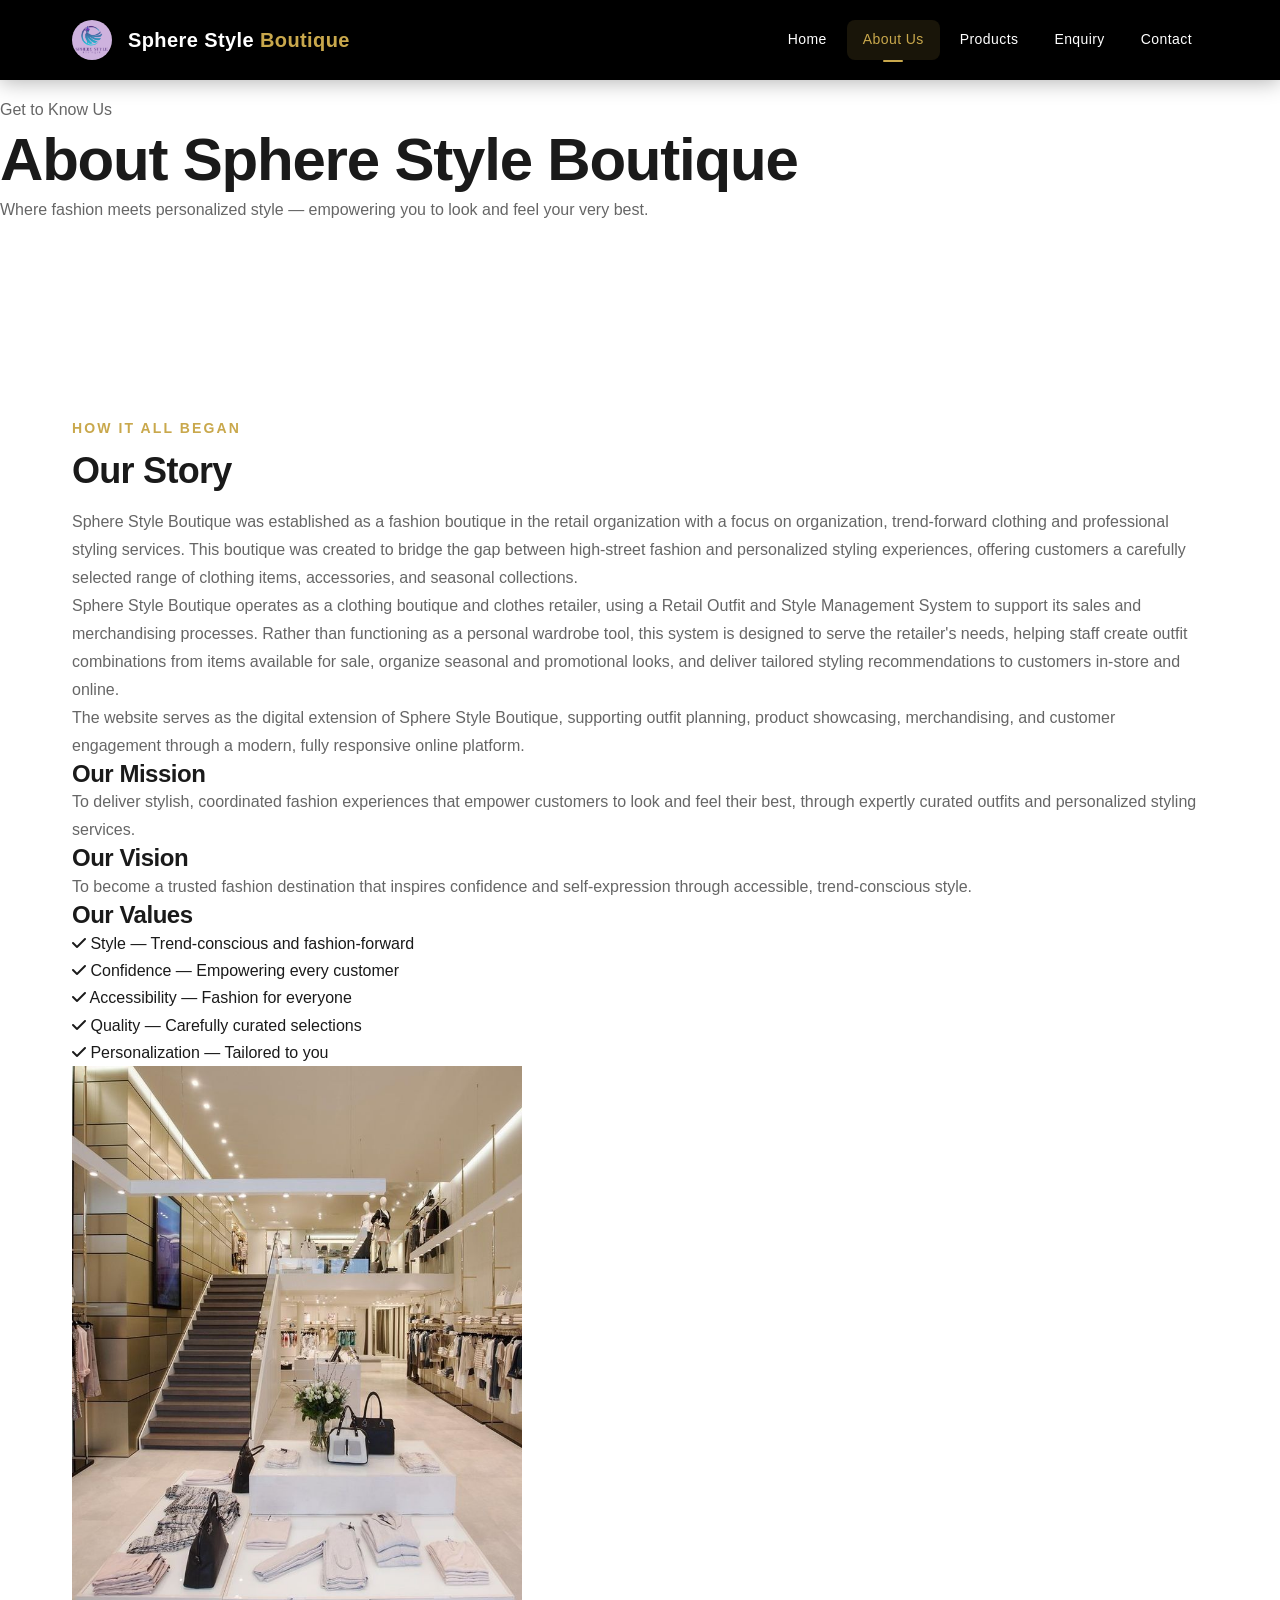
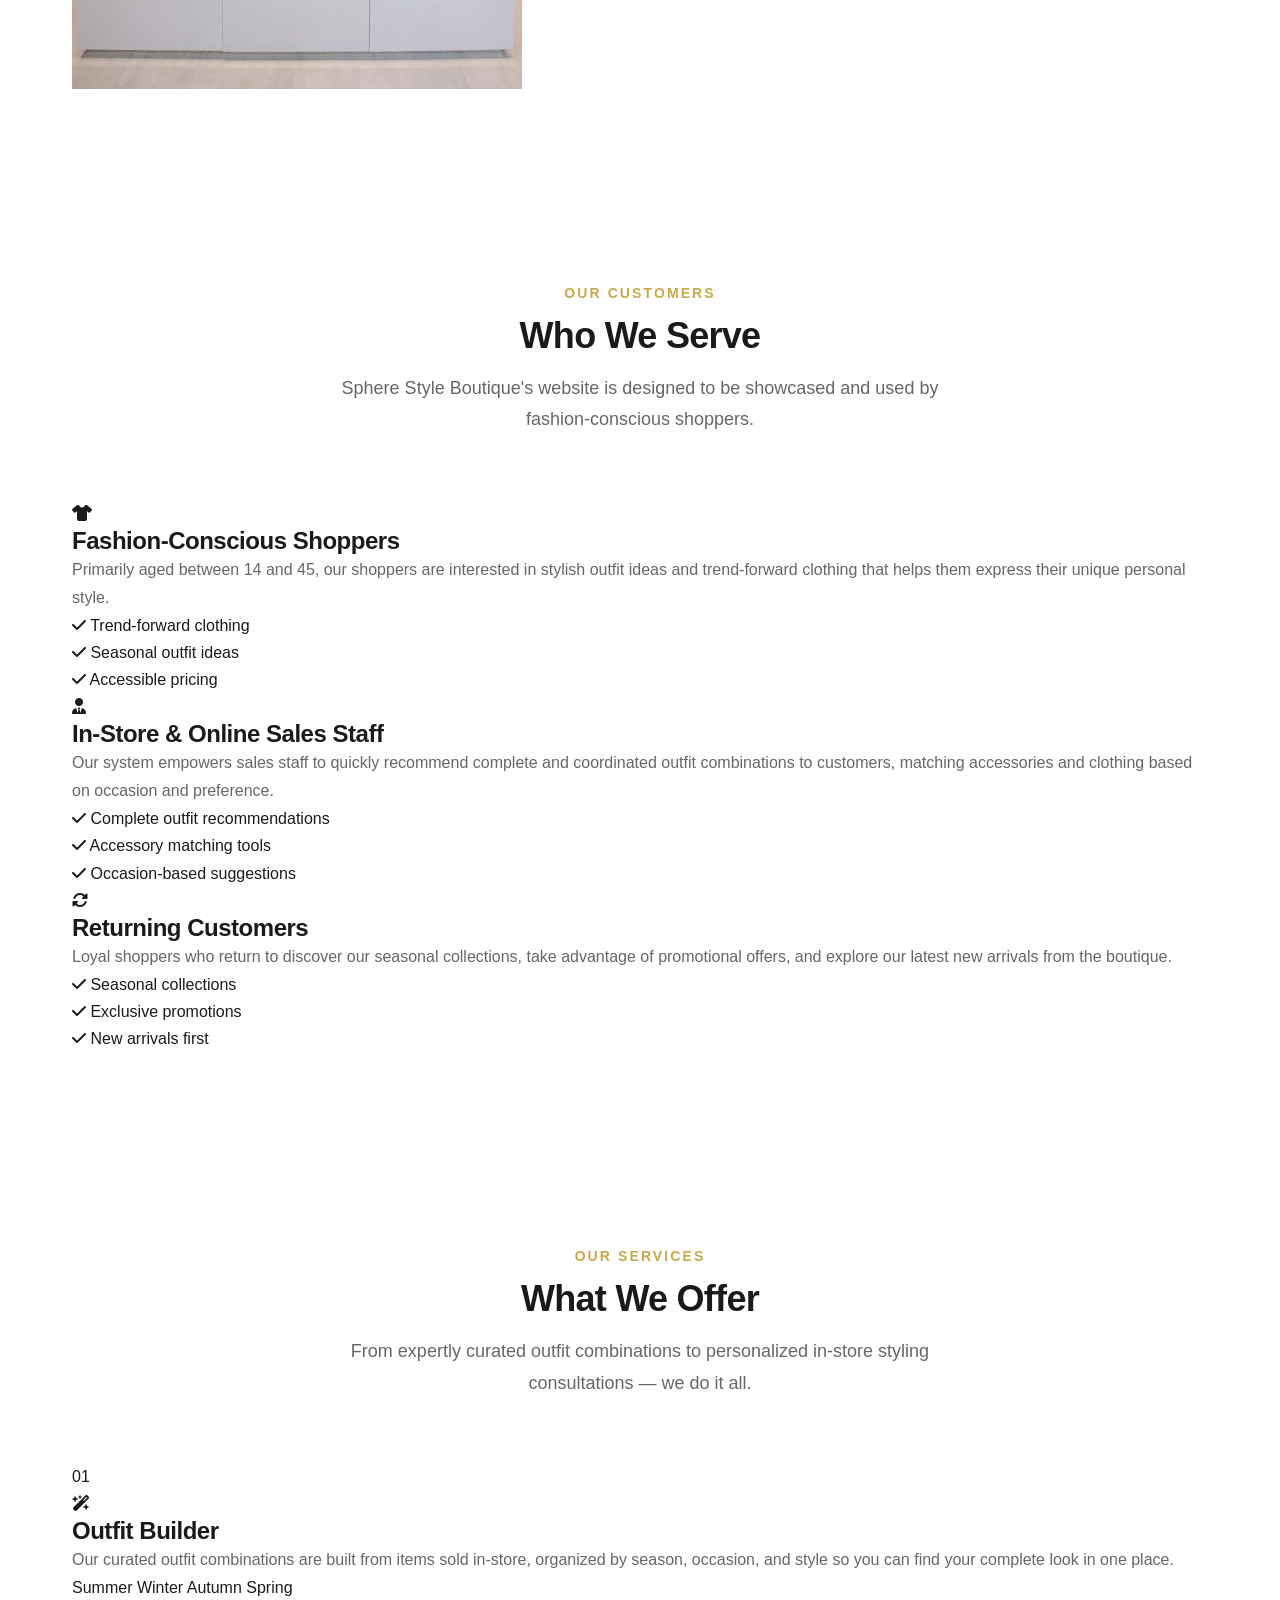
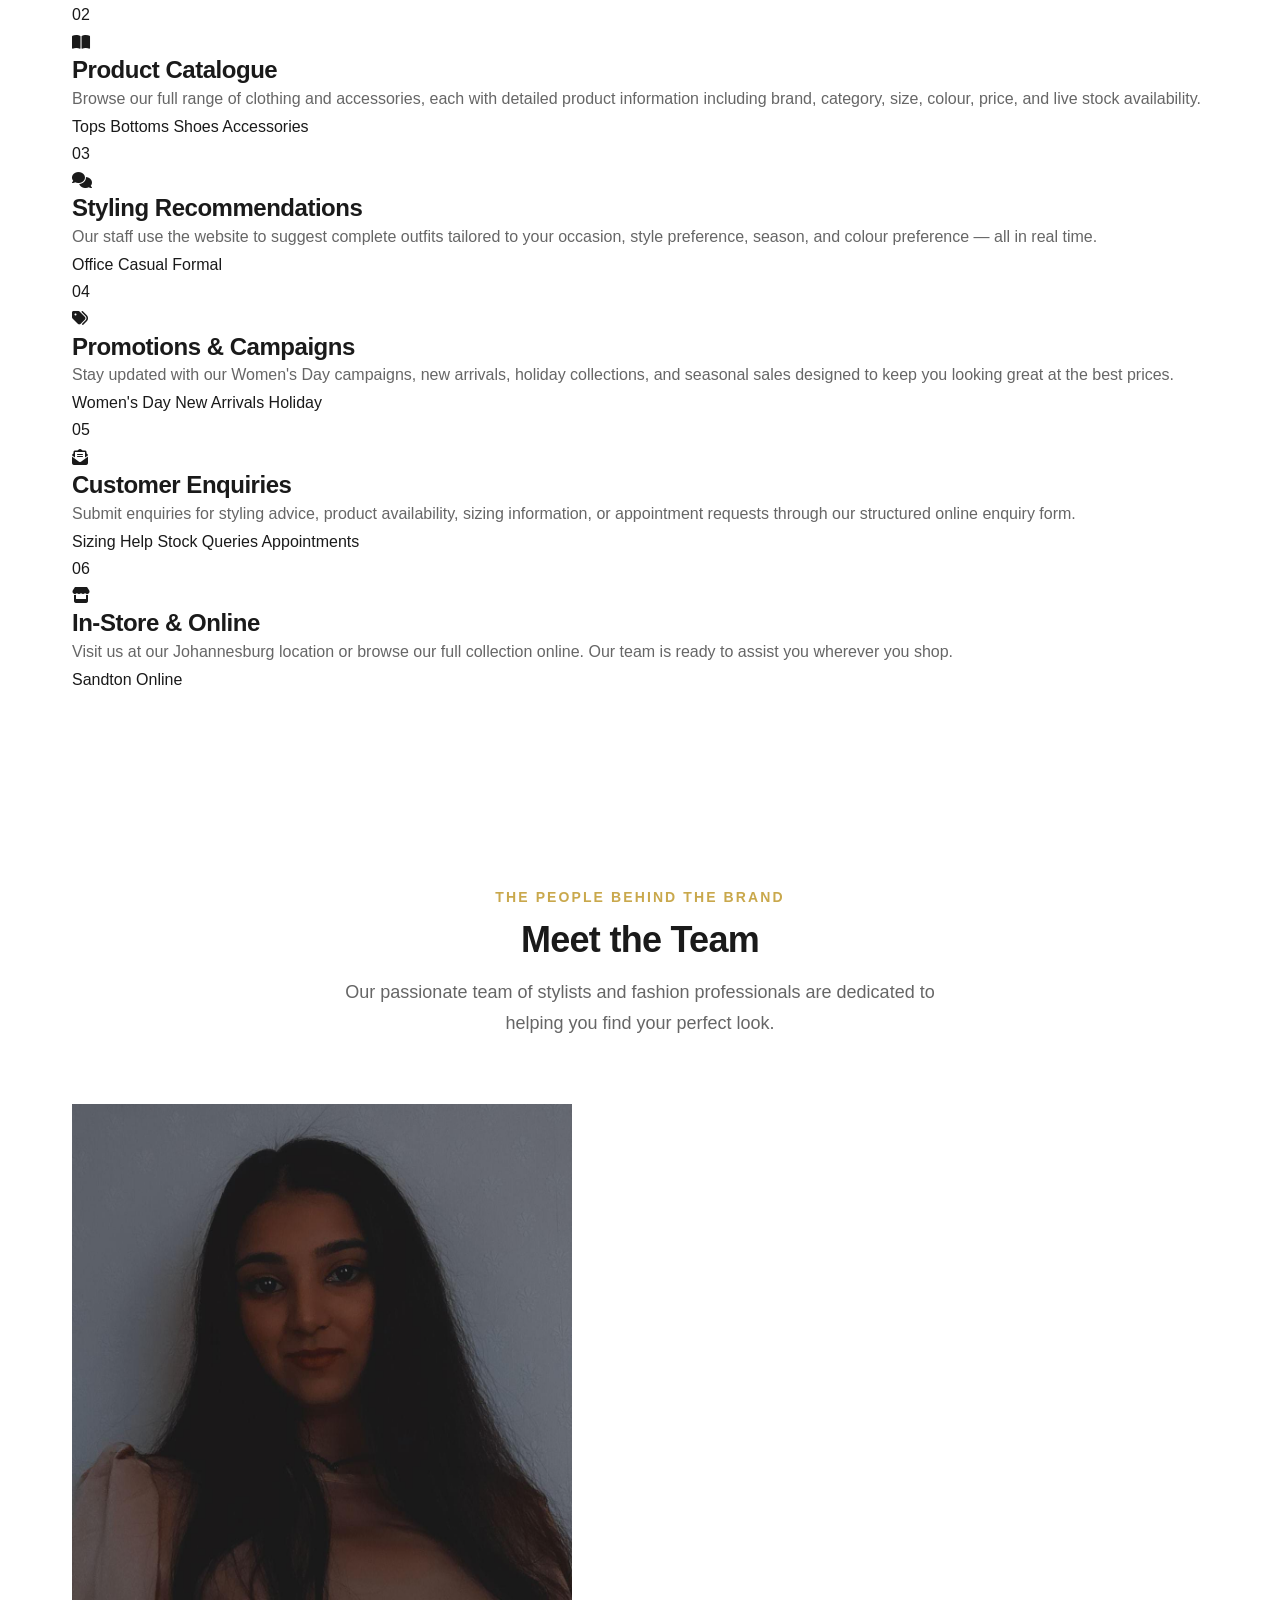
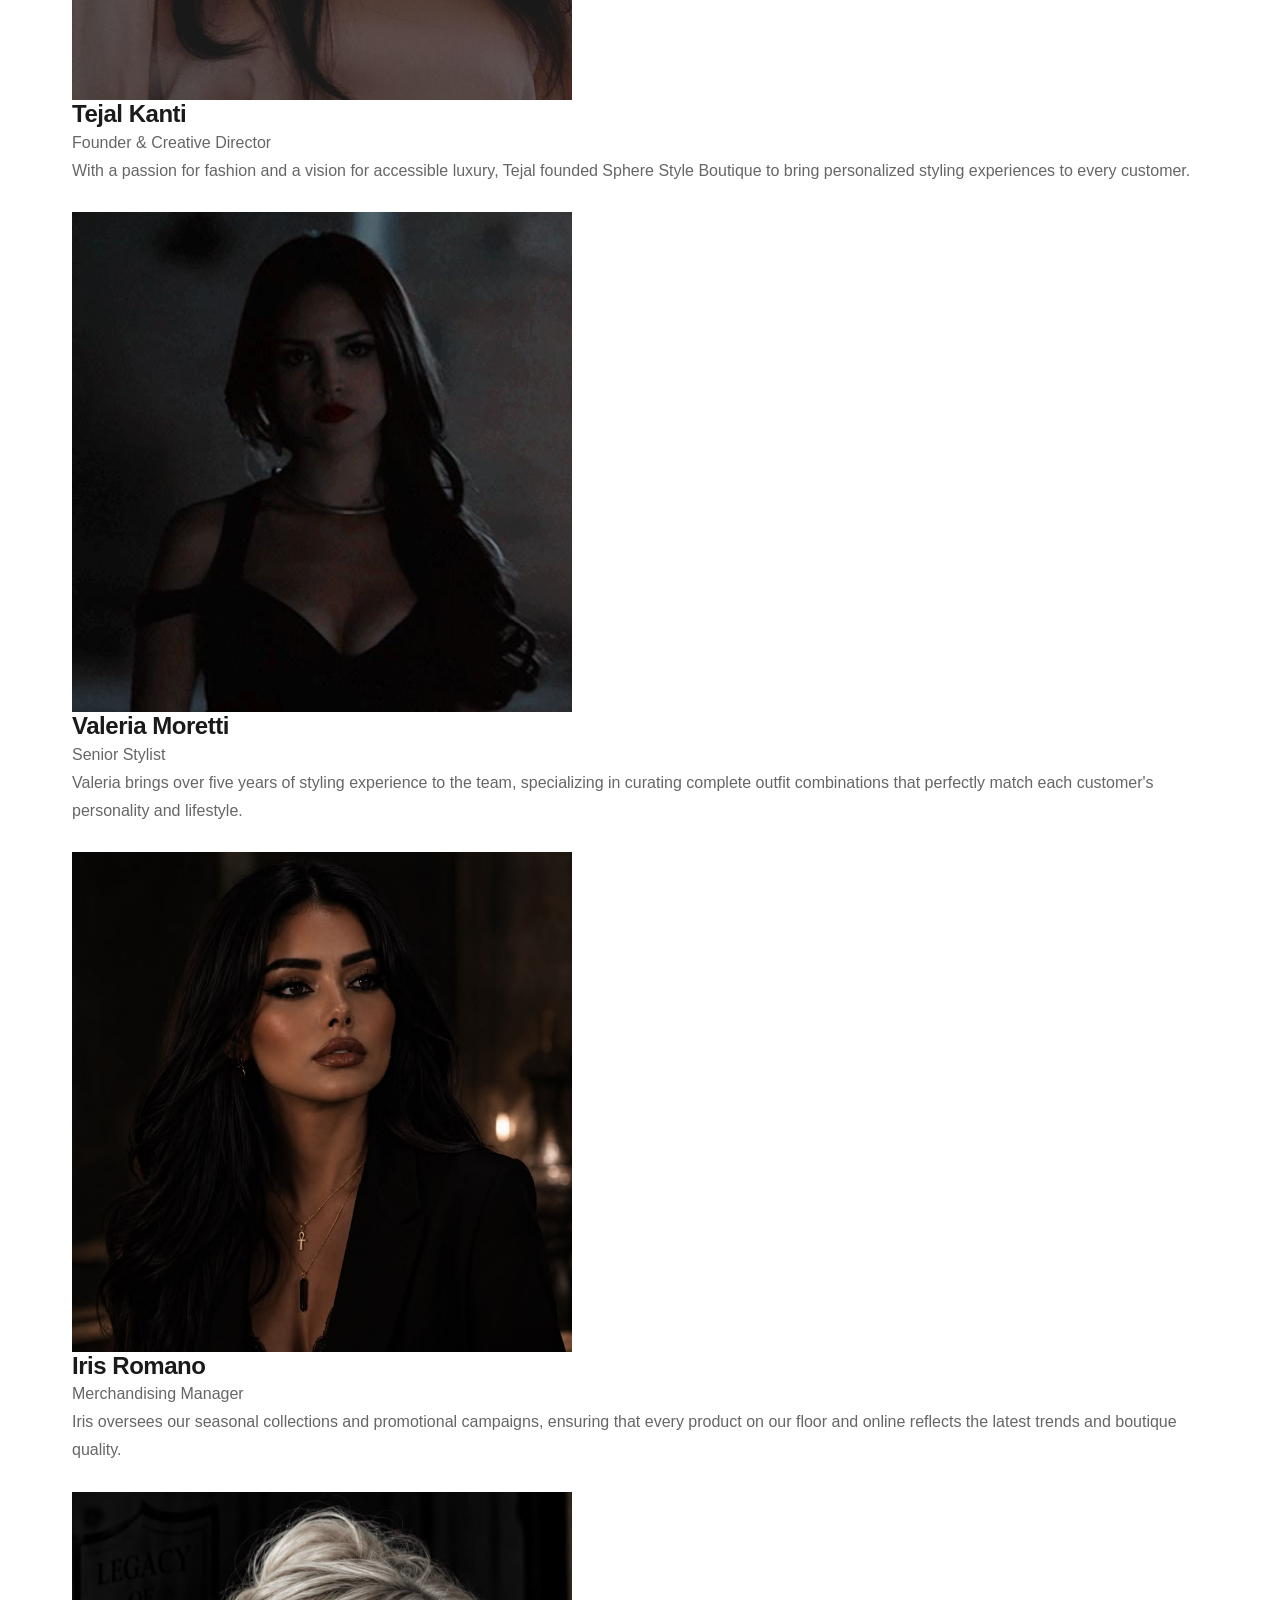
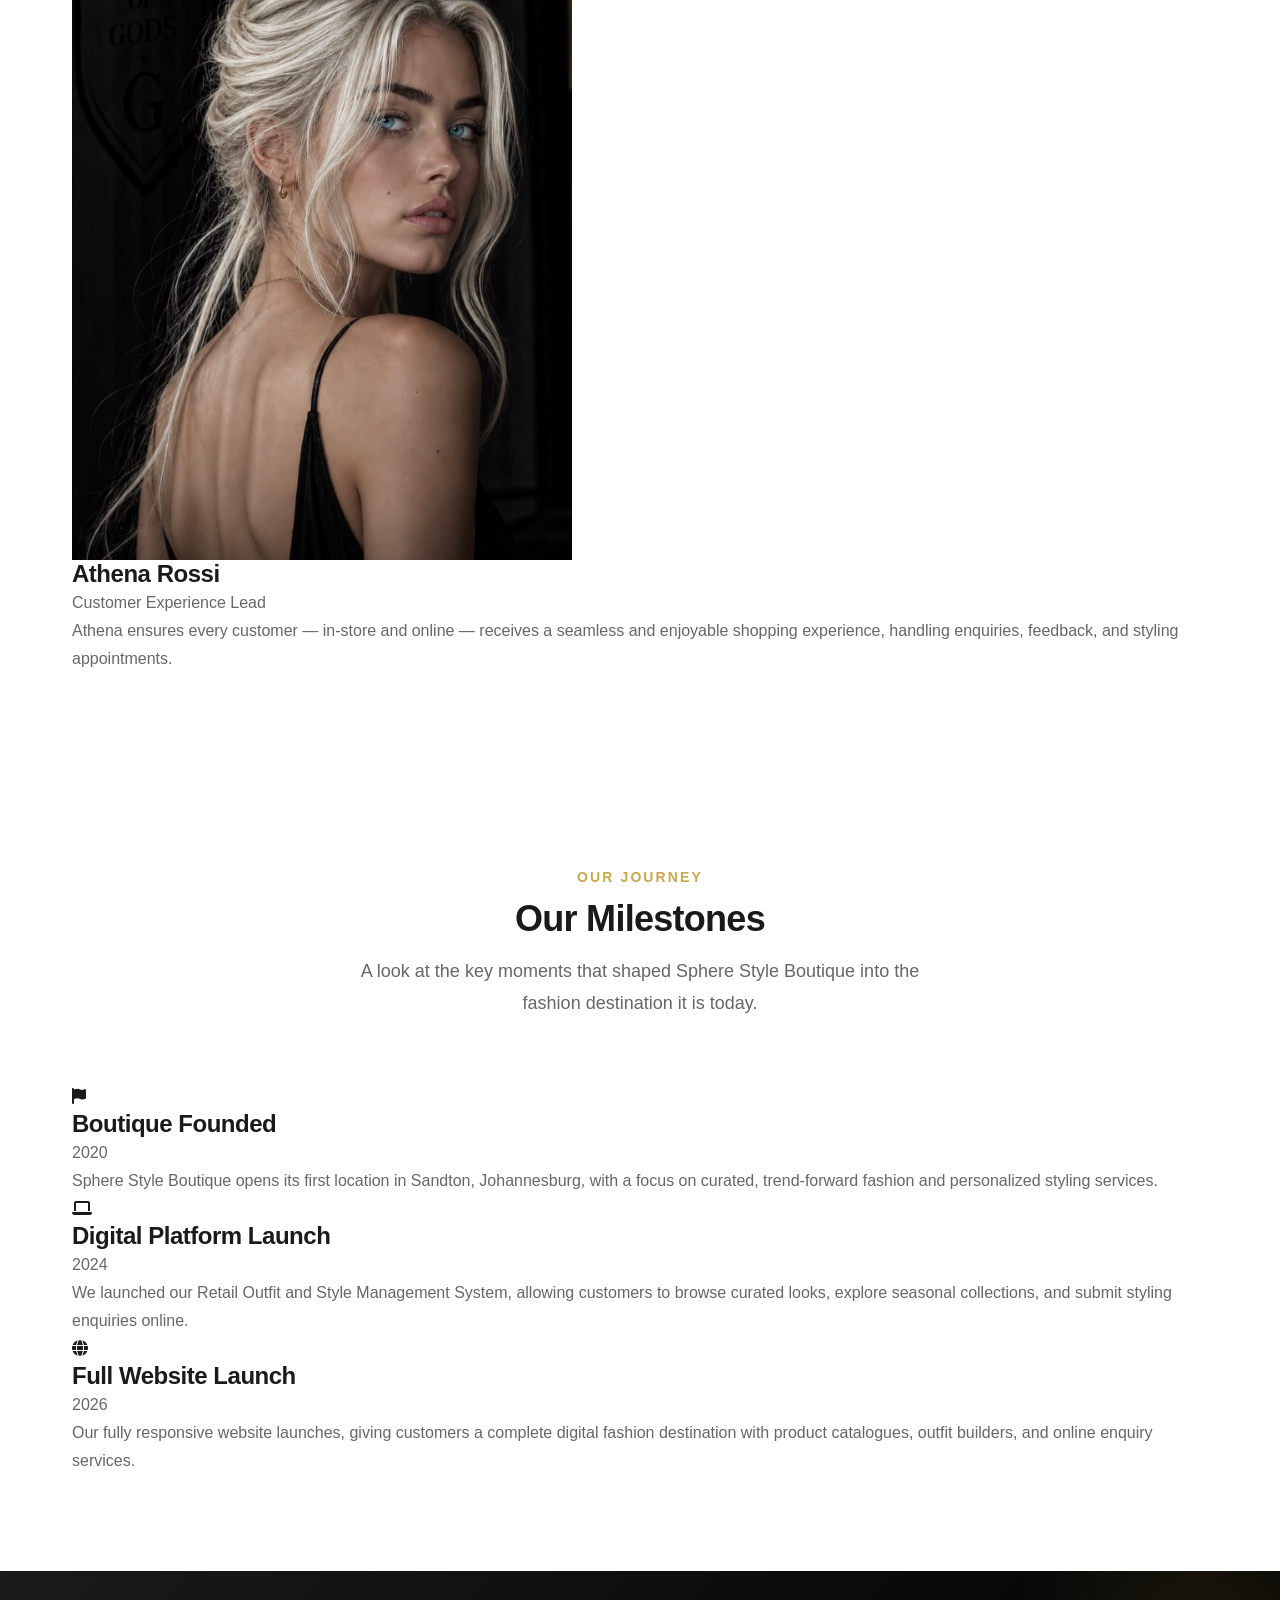
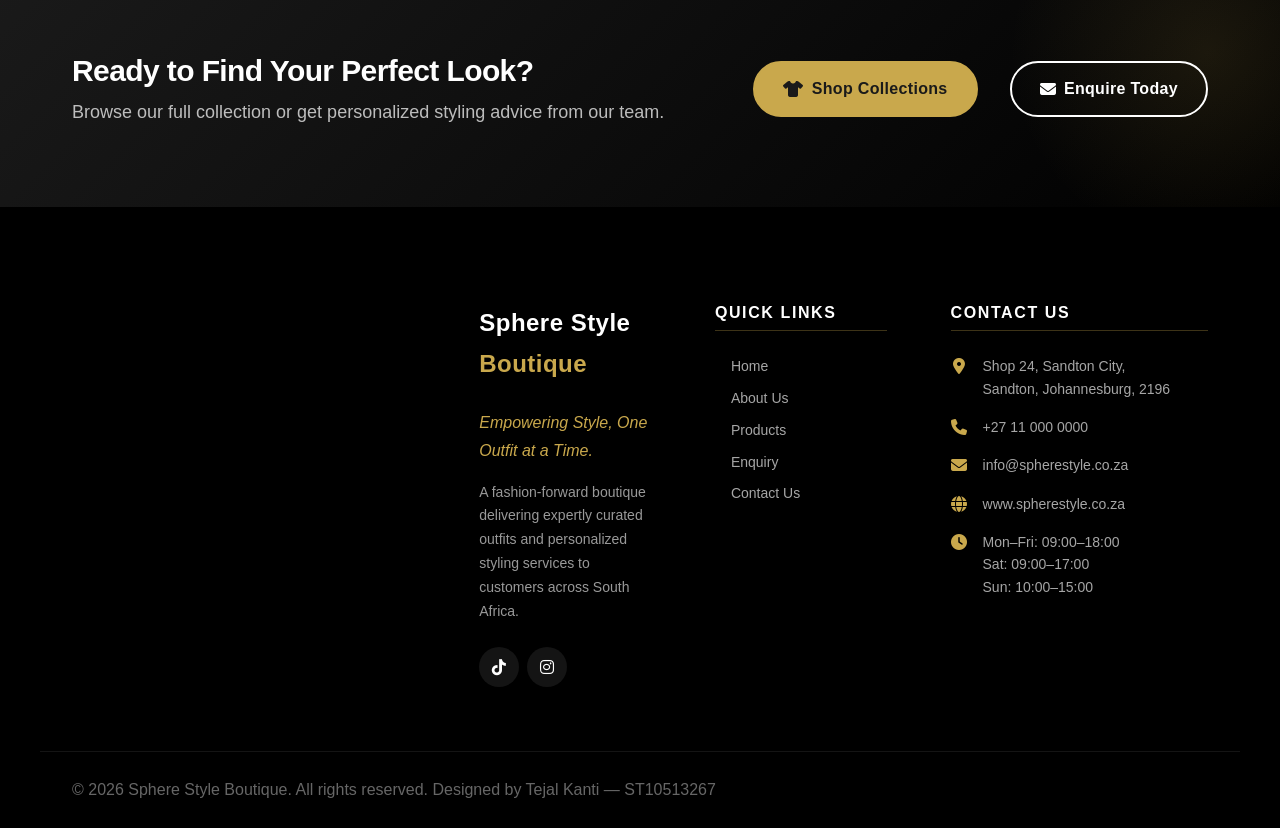
==== commit fd690d0e: "HTML code edited and image added" ====
--- a/webpages/about.html
+++ b/webpages/about.html
@@ -105,14 +105,10 @@
                         engagement through a modern, fully responsive online platform.
                     </p>
  
-                                <!-- RIGHT COLUMN — Mission & Vision -->
+            <!-- RIGHT COLUMN — Mission & Vision -->
             <div class="story-col mission-vision-col">
 
                 <!-- Mission Block -->
-                <div class="mission-vision-block mission-block">
-                    <div class="mv-icon">
-                        <i class="fa-solid fa-bullseye"></i>
-                    </div>
                     <div class="mv-text">
                         <h3 class="mv-heading">Our Mission</h3>
                         <p class="mv-paragraph">
@@ -124,10 +120,6 @@
                 </div>
 
                 <!-- Vision Block -->
-                <div class="mission-vision-block vision-block">
-                    <div class="mv-icon">
-                        <i class="fa-solid fa-eye"></i>
-                    </div>
                     <div class="mv-text">
                         <h3 class="mv-heading">Our Vision</h3>
                         <p class="mv-paragraph">
@@ -138,10 +130,6 @@
                 </div>
 
                 <!-- Values Block -->
-                <div class="mission-vision-block values-block">
-                    <div class="mv-icon">
-                        <i class="fa-solid fa-star"></i>
-                    </div>
                     <div class="mv-text">
                         <h3 class="mv-heading">Our Values</h3>
                         <ul class="values-list">
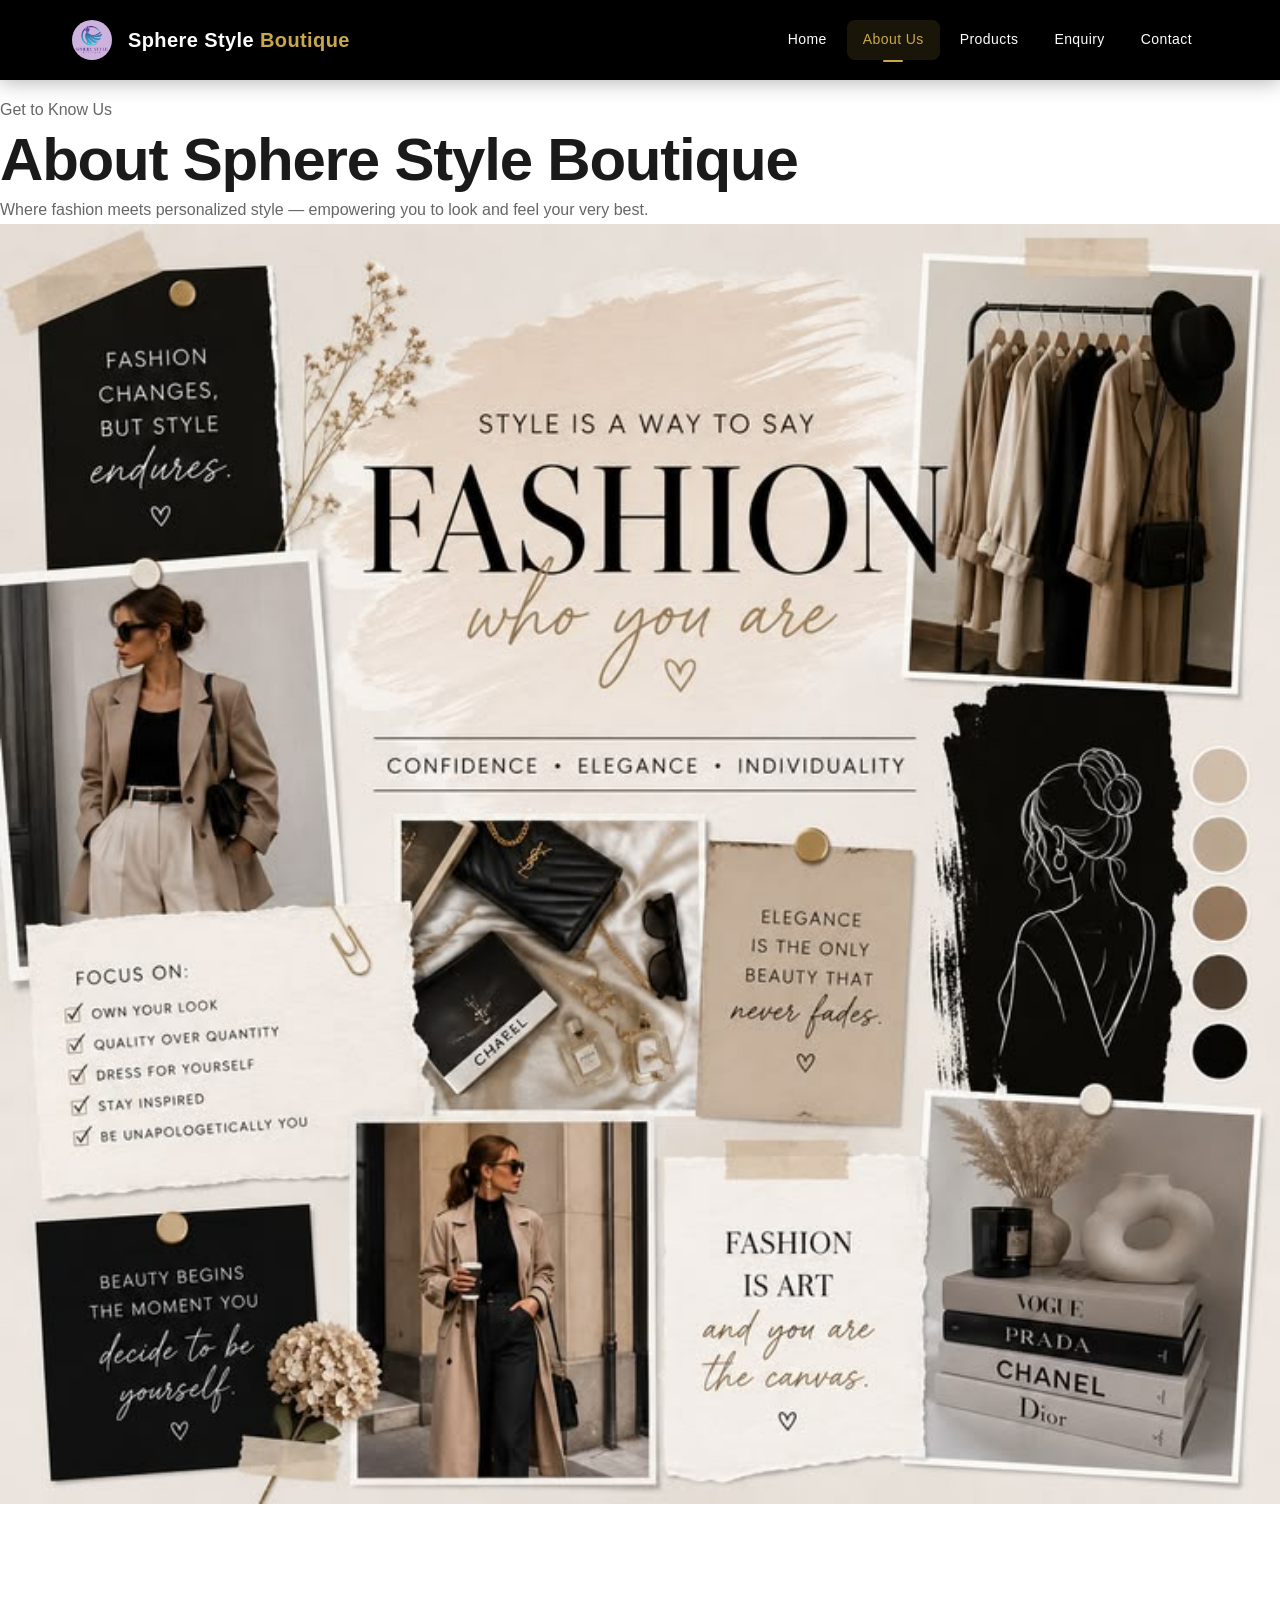
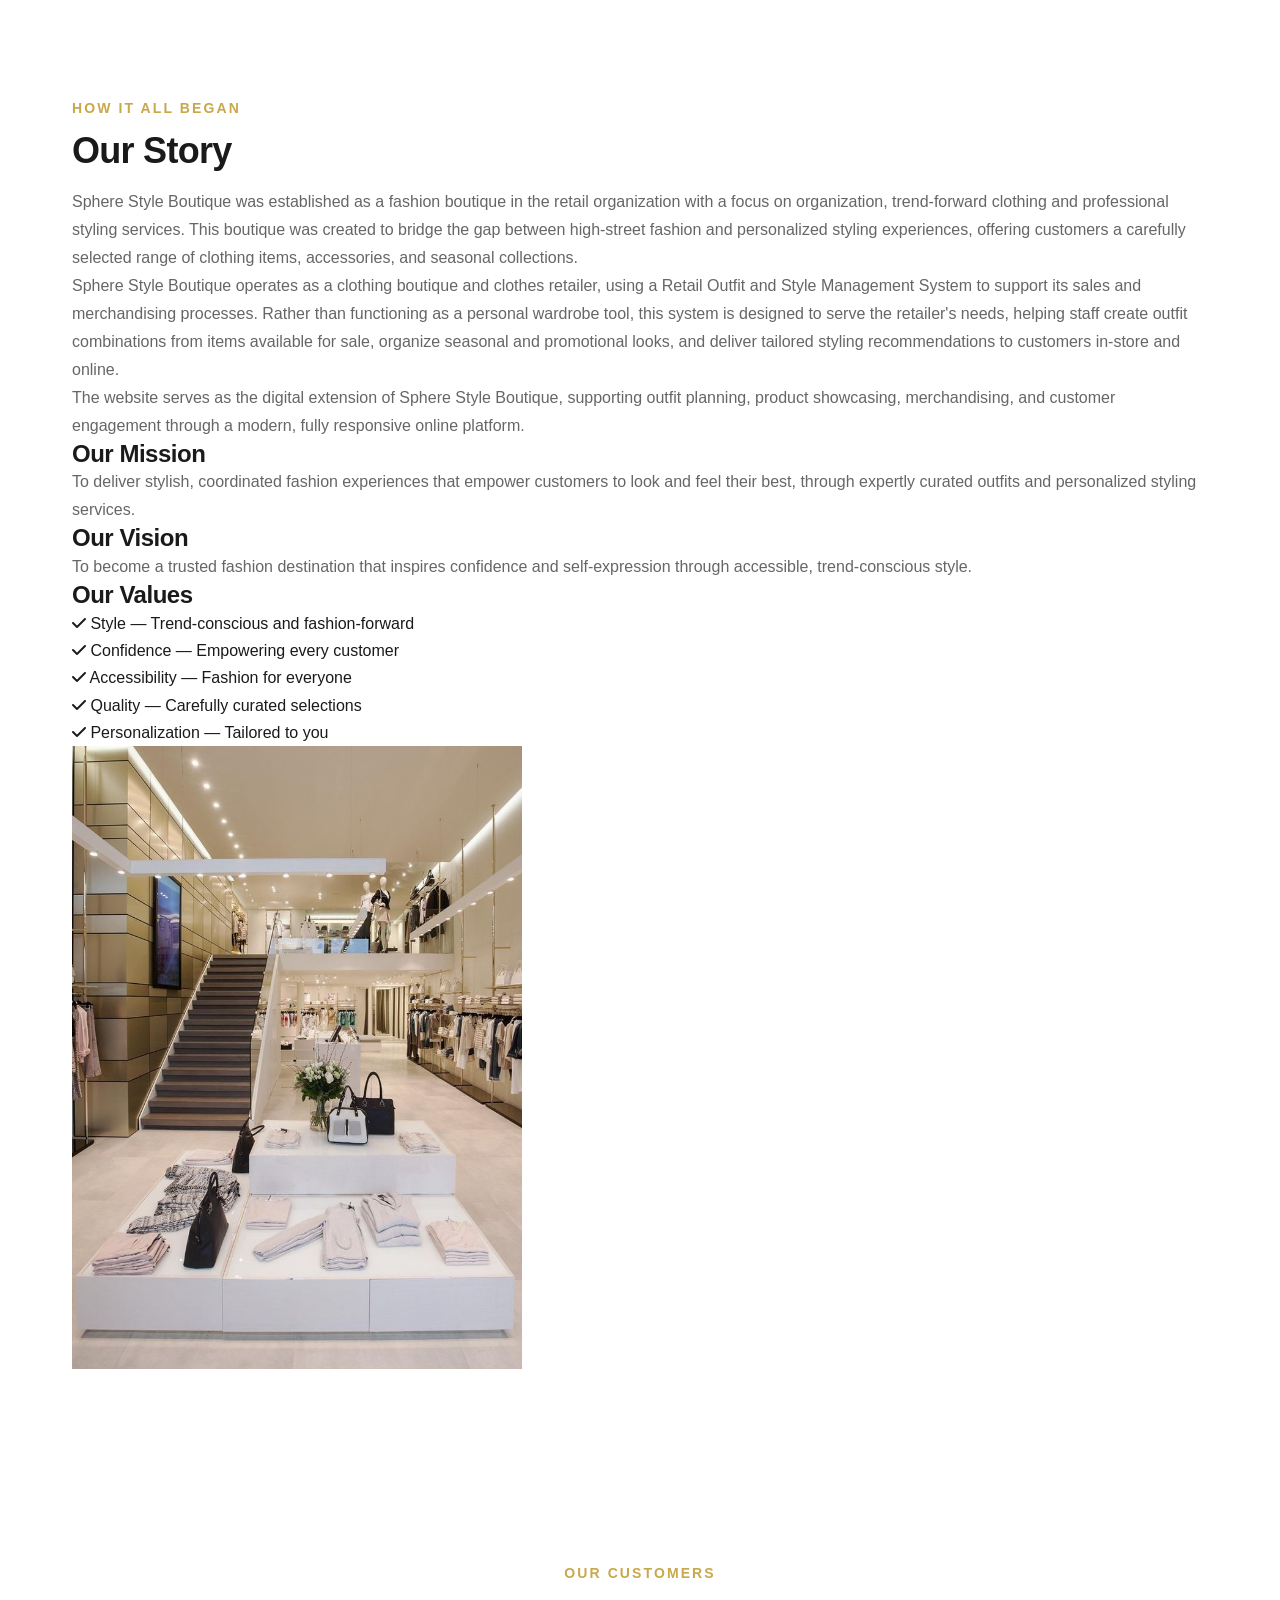
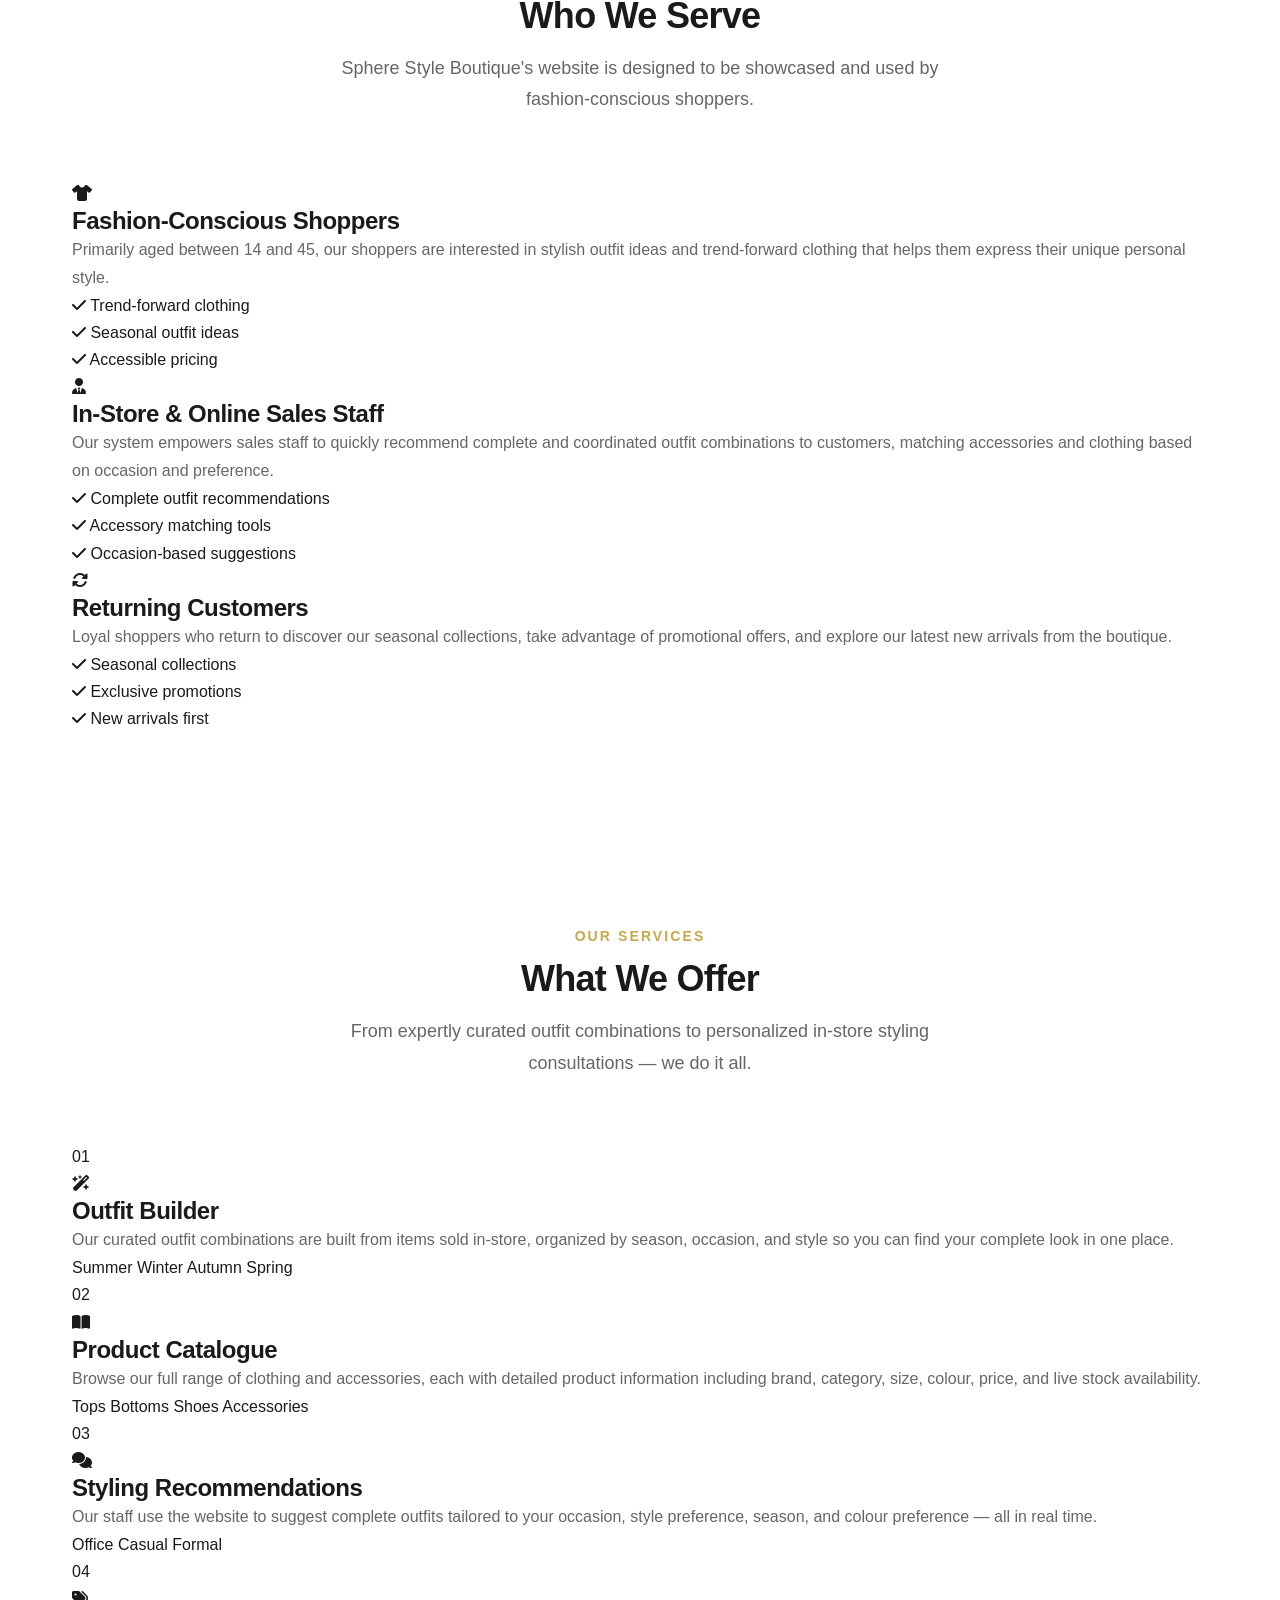
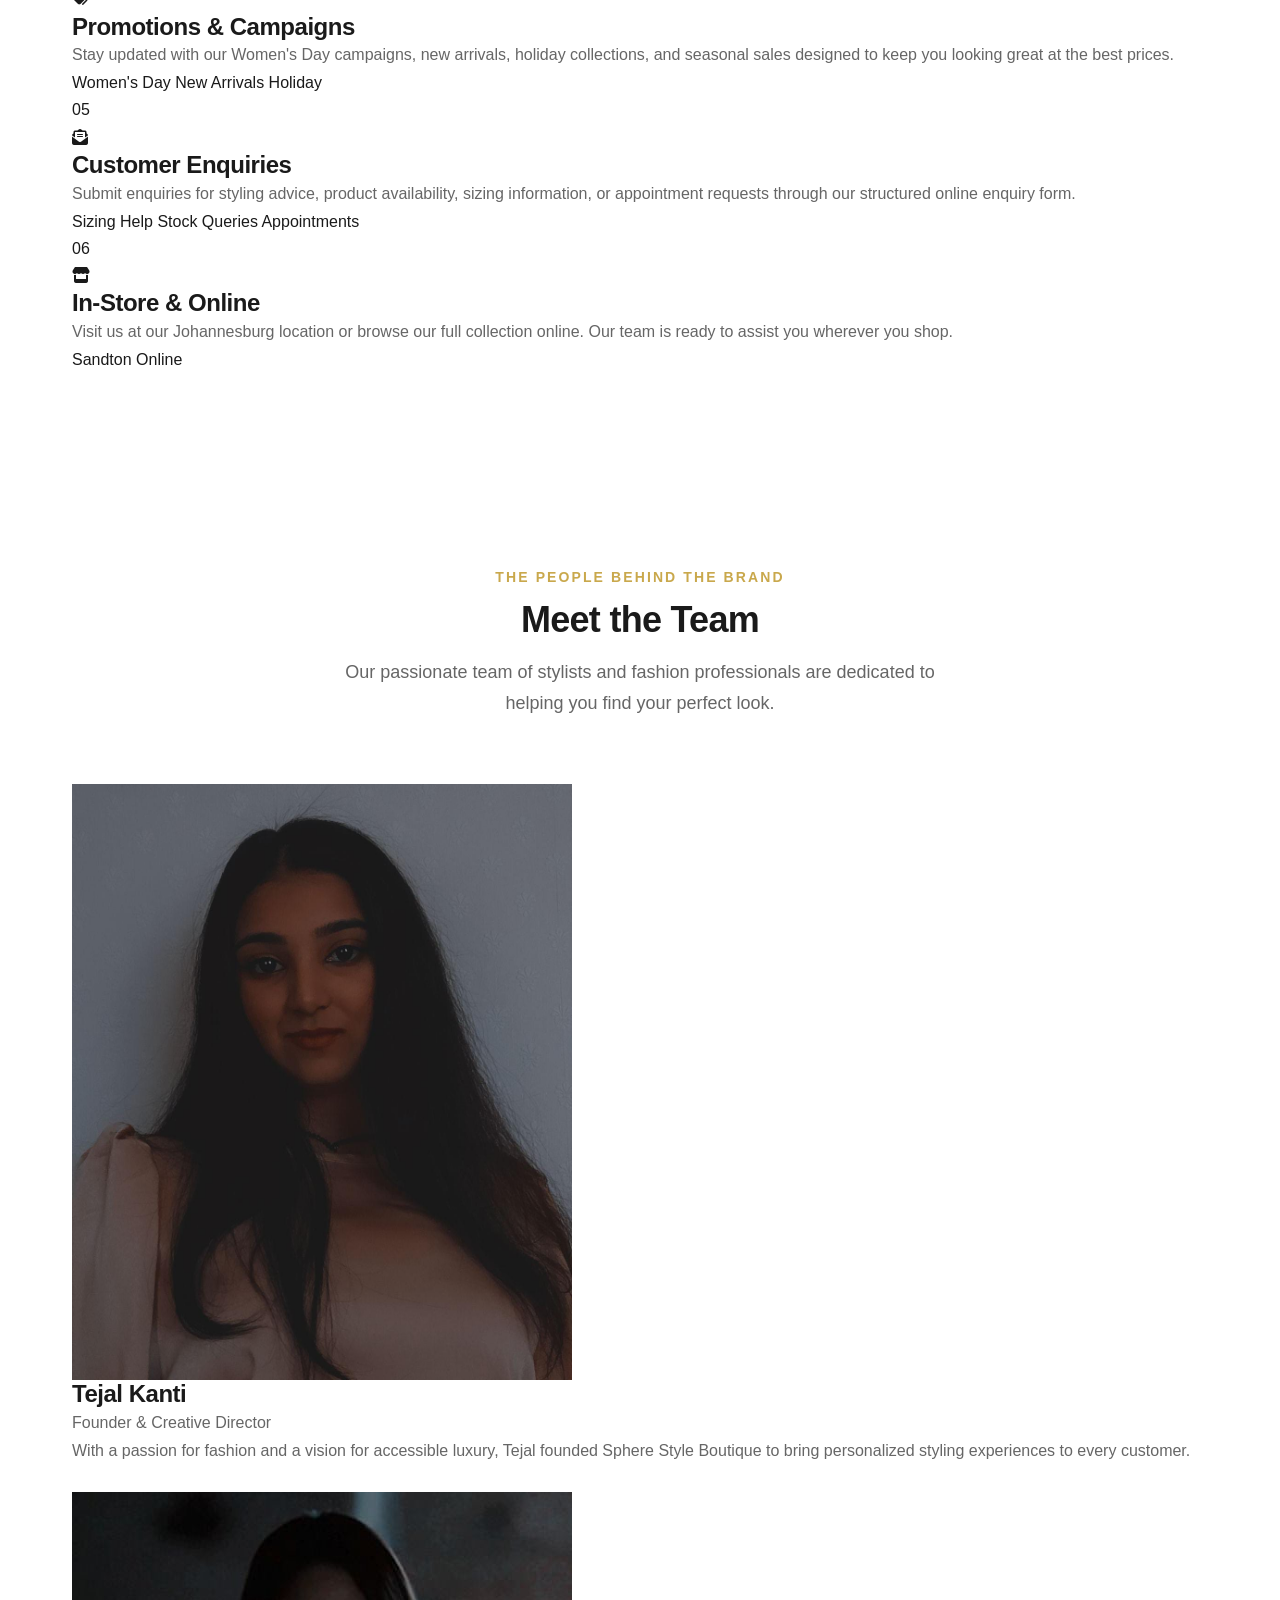
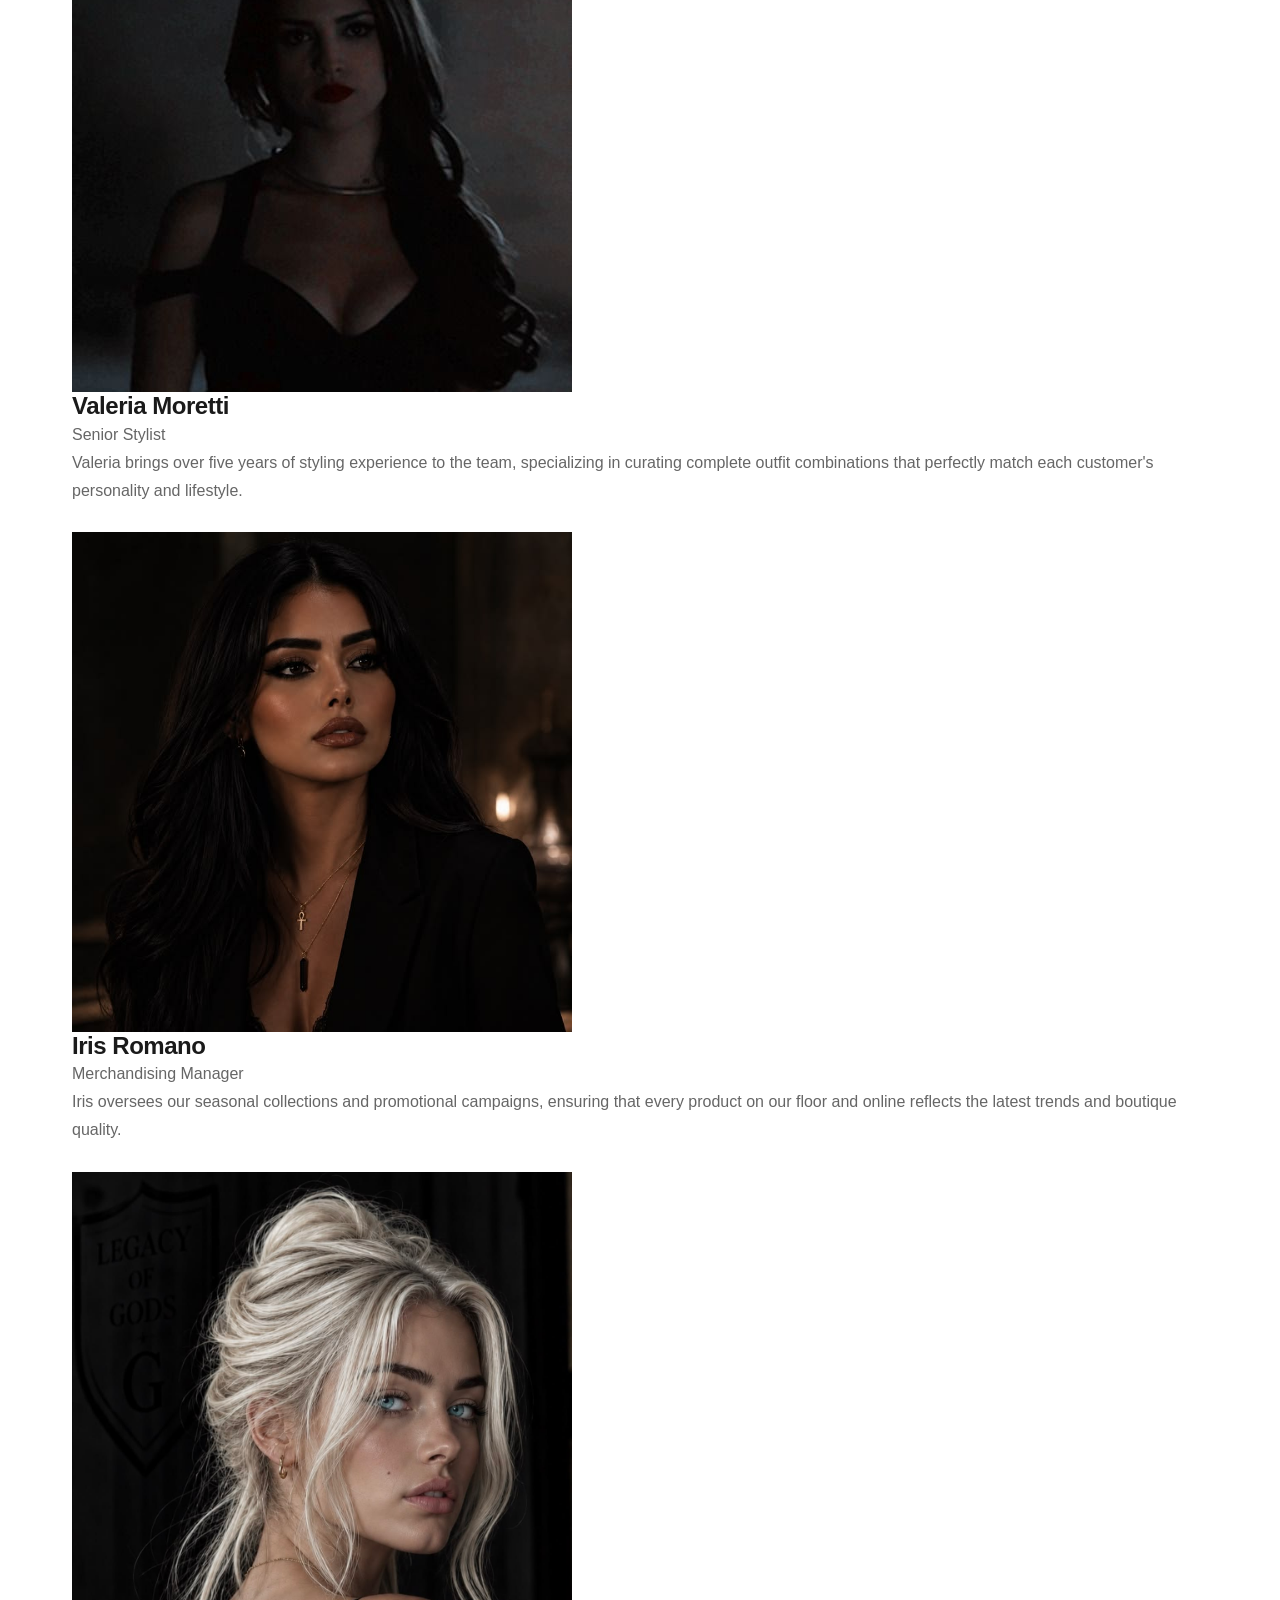
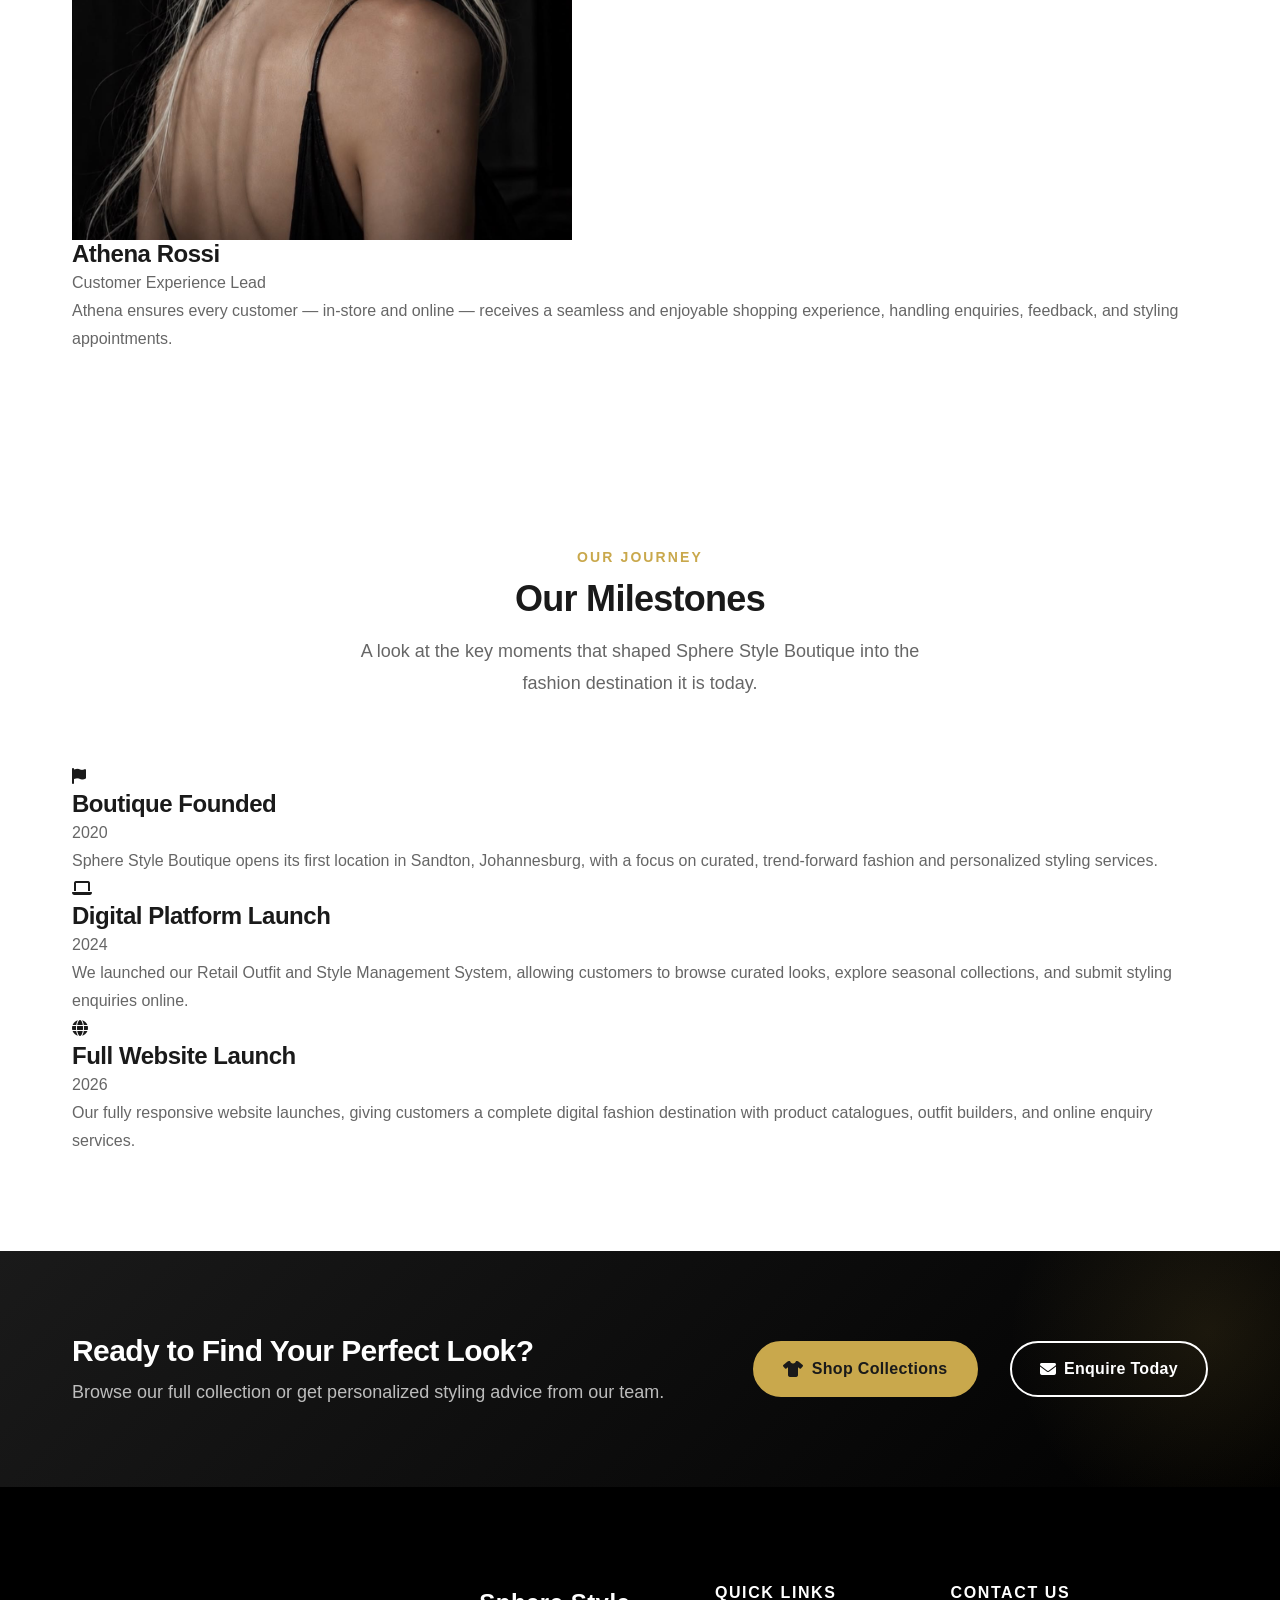
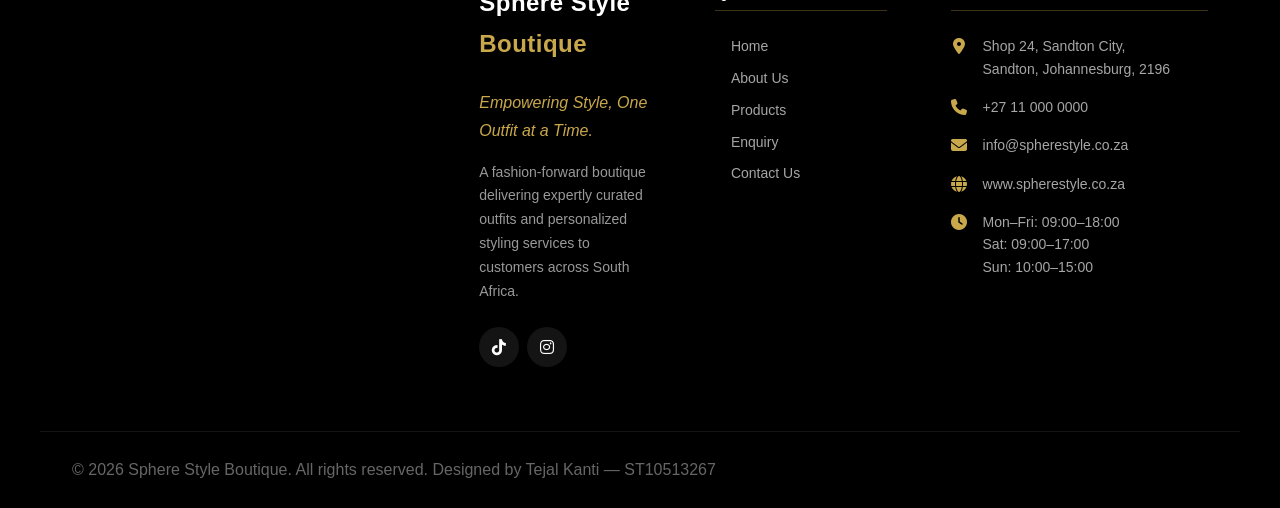
==== commit 04bd0a5e: "HTML code for img for hero banner added" ====
--- a/webpages/about.html
+++ b/webpages/about.html
@@ -62,9 +62,12 @@
         <p class="page-hero-label">Get to Know Us</p>
         <h1 class="page-hero-heading">About Sphere Style Boutique</h1>
         <p class="page-hero-subtext">
-            Where fashion meets personalized style — 
-            empowering you to look and feel your very best.
+            Where fashion meets personalized style — empowering you to look and feel your very best.
         </p>
+        <img src = '/images/vision-board.png' 
+            alt="Hero Image Fashion Vision Board"
+            height="20"
+            width="100%"/>
     </div>
 </section>
 
--- a/CSS/styles.css
+++ b/CSS/styles.css
@@ -597,7 +597,7 @@
     display: flex;
     align-items: center;
     justify-content: center;
-    background-image: url('../images/hero/hero-main.jpg');
+    background-image: url(/images/vision-board.png);
     background-size: cover;
     background-position: center center;
     background-repeat: no-repeat;
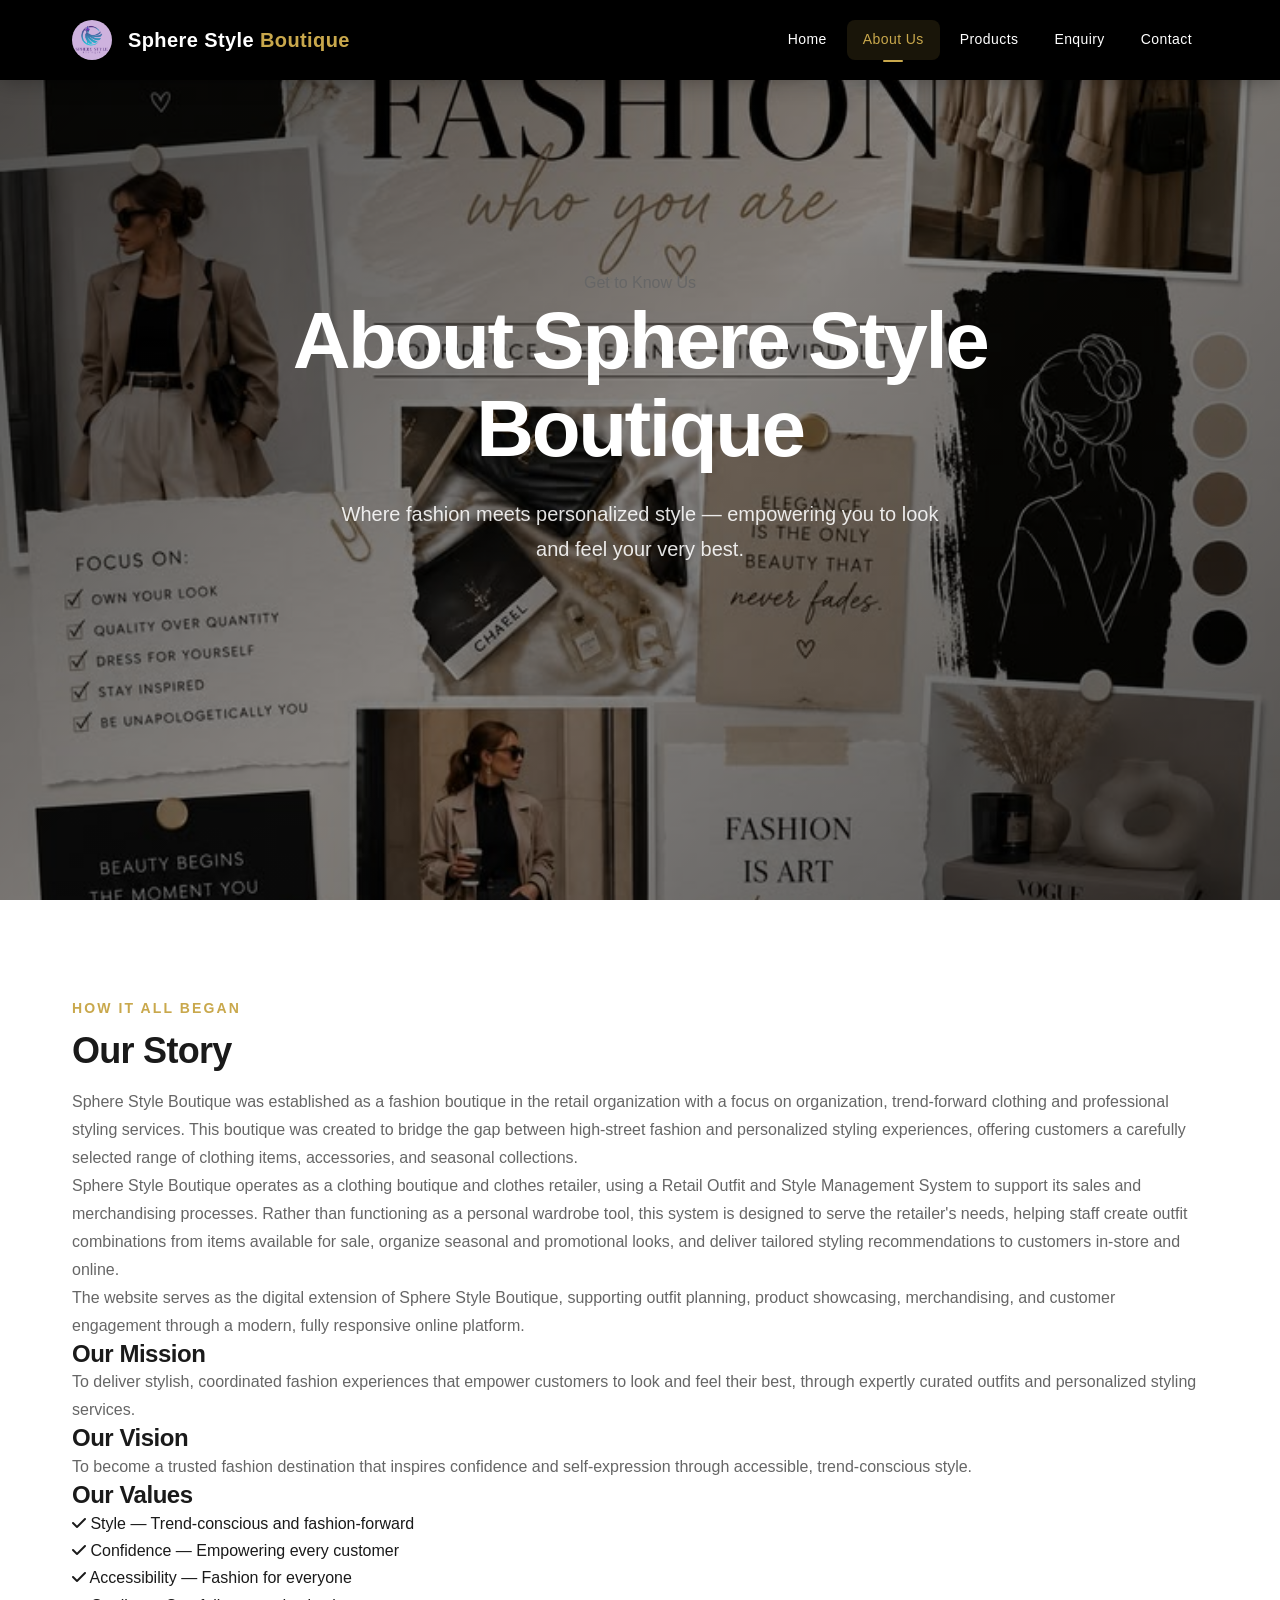
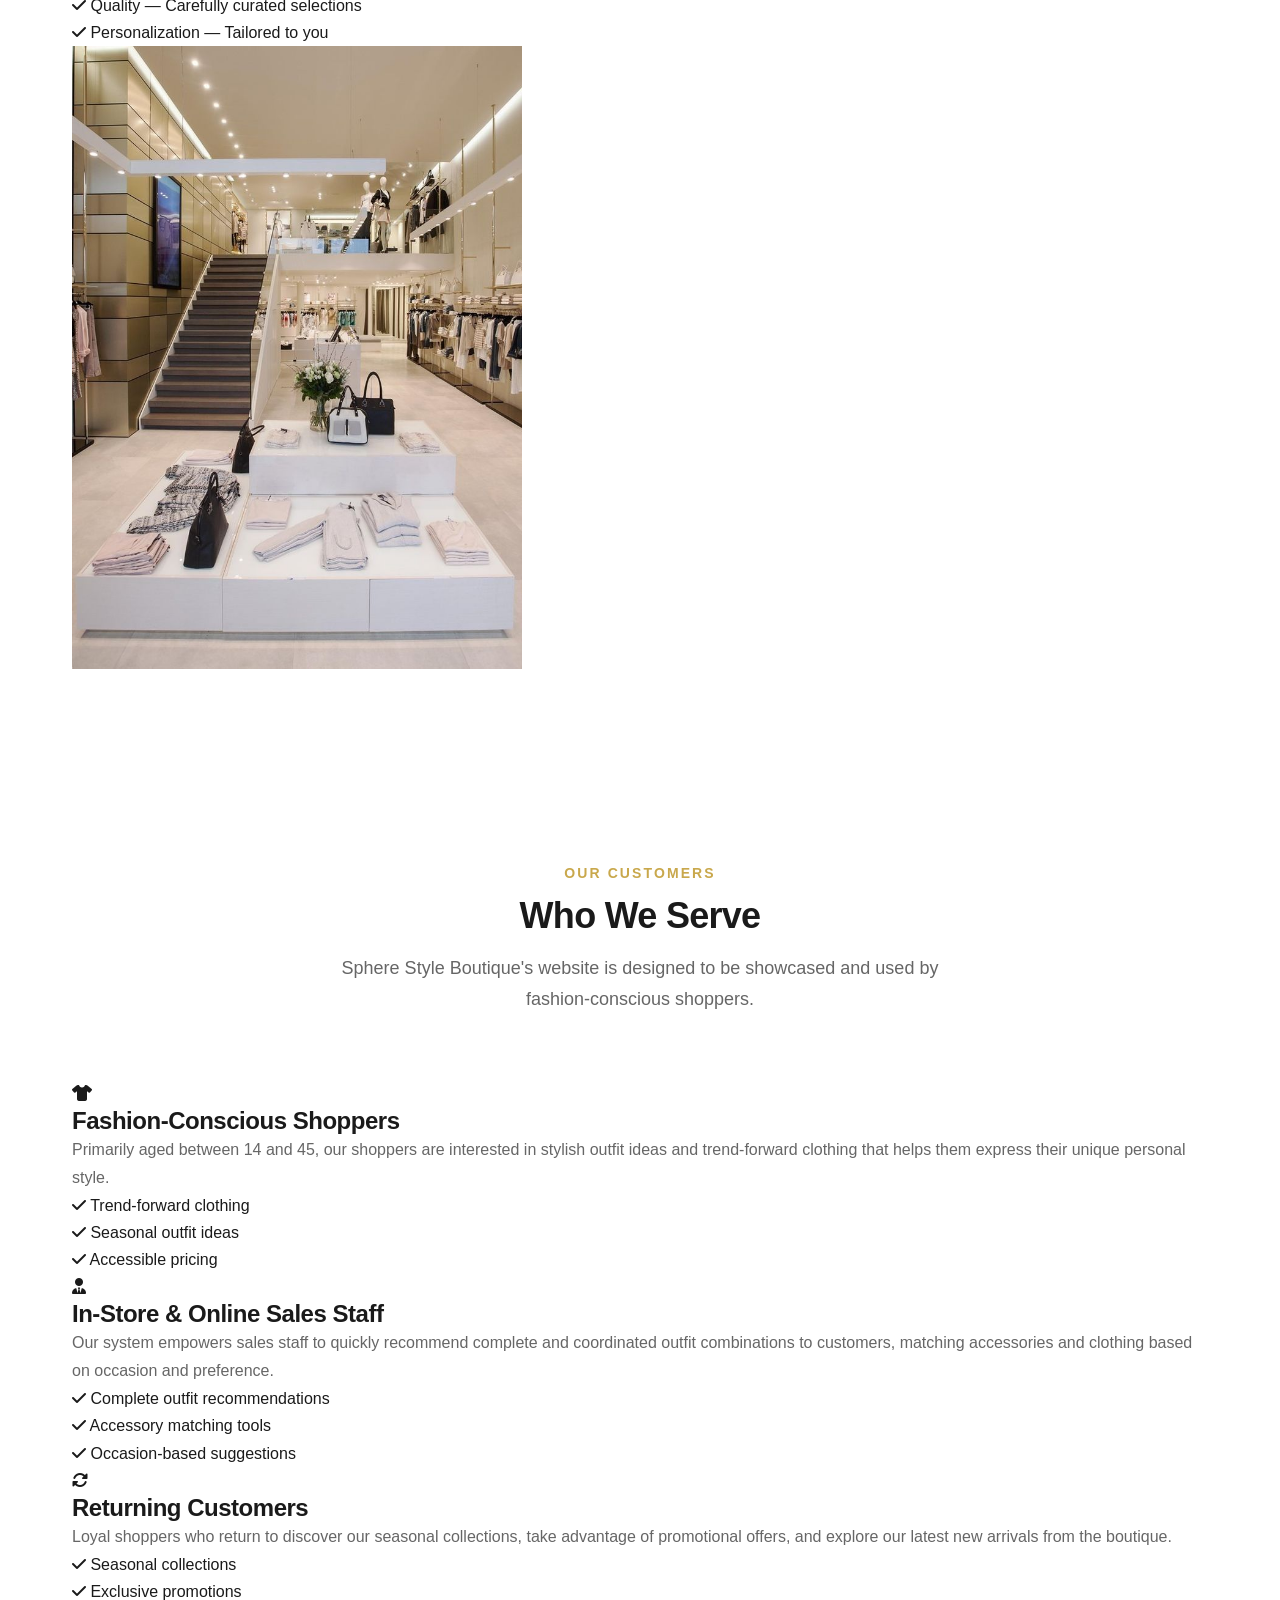
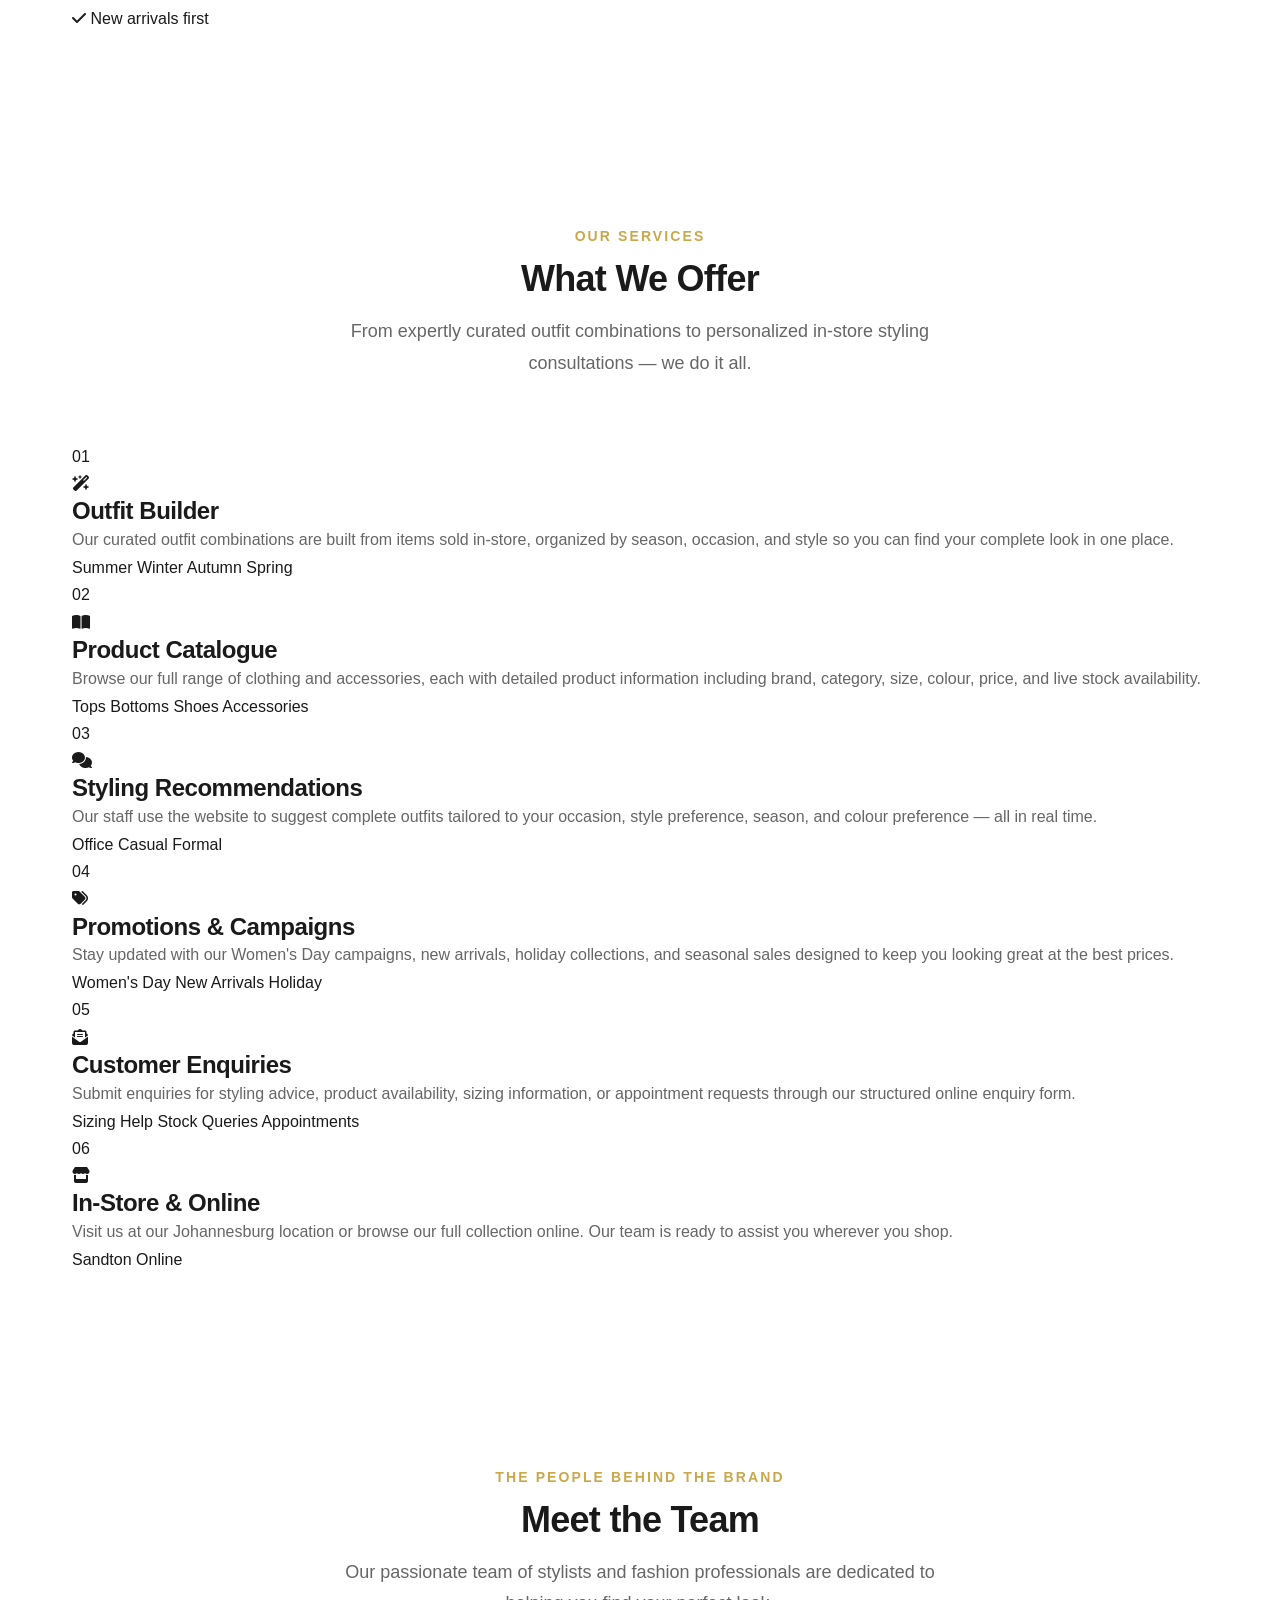
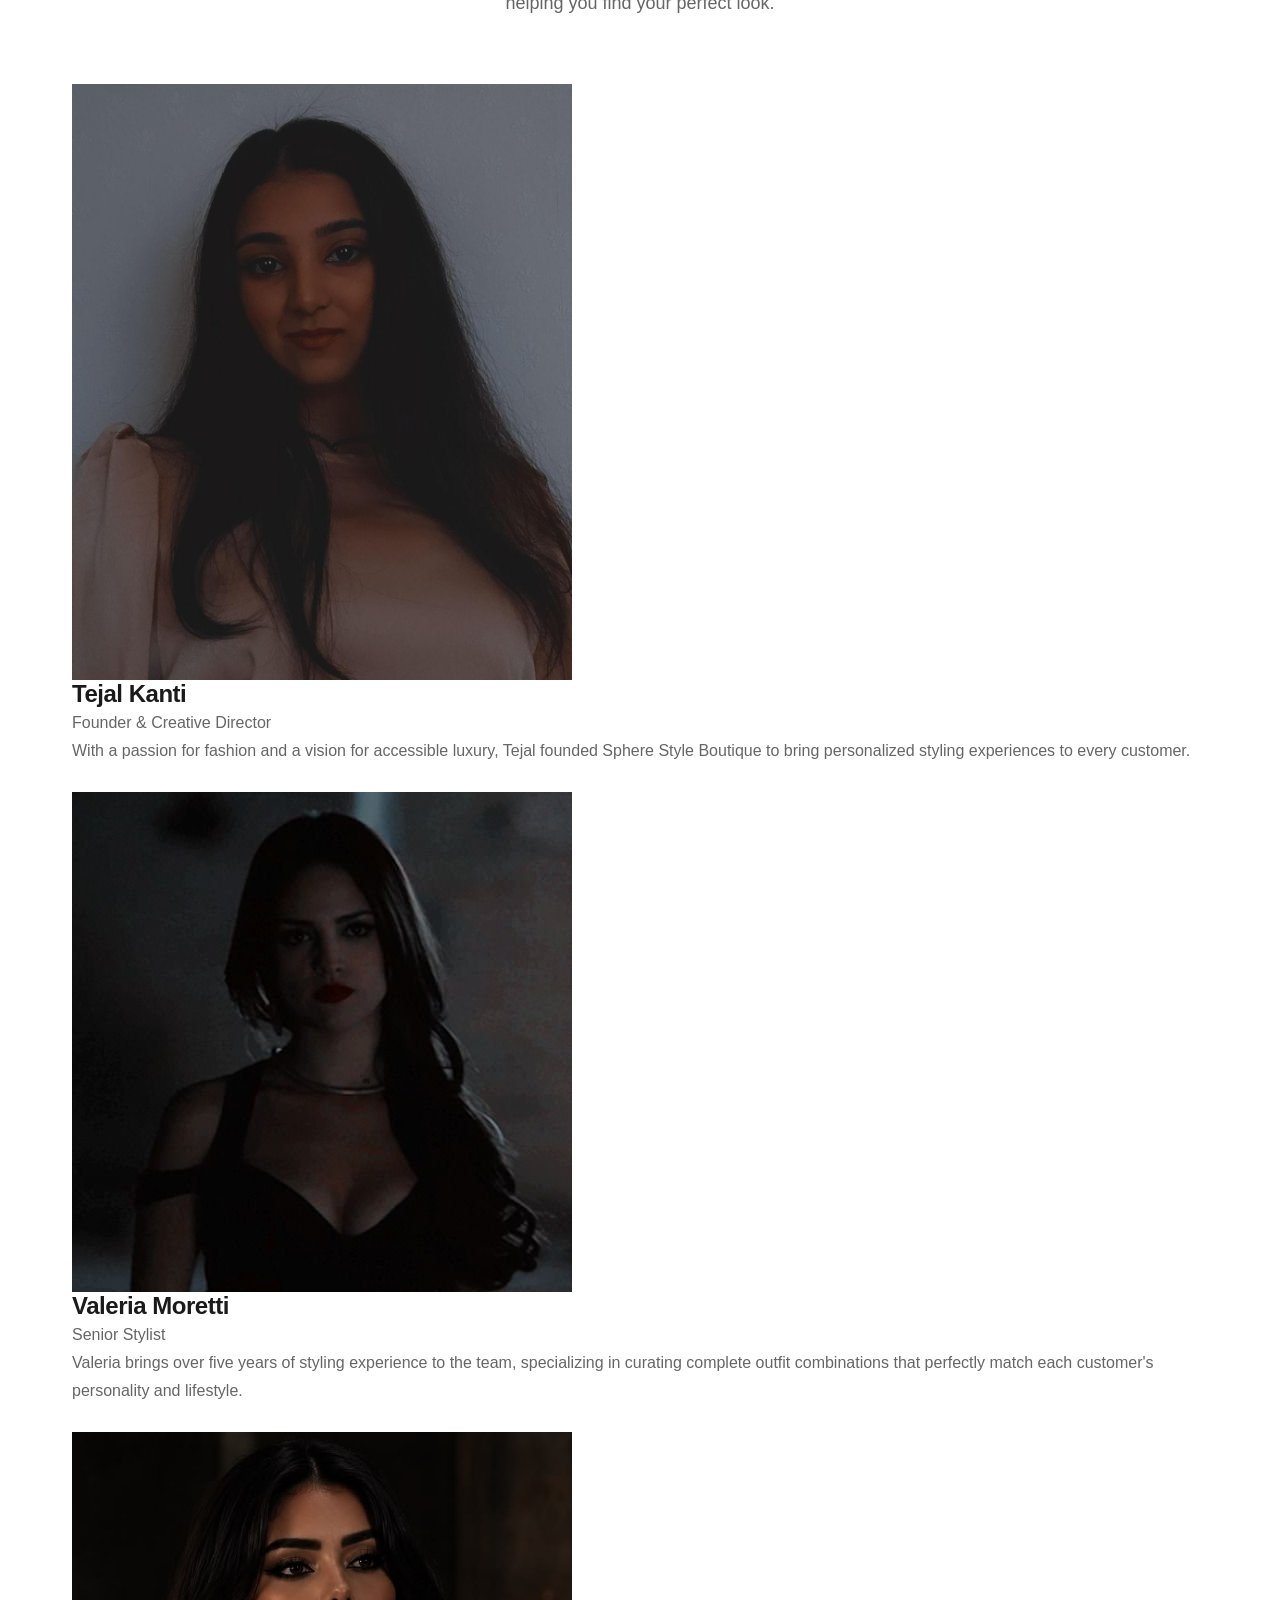
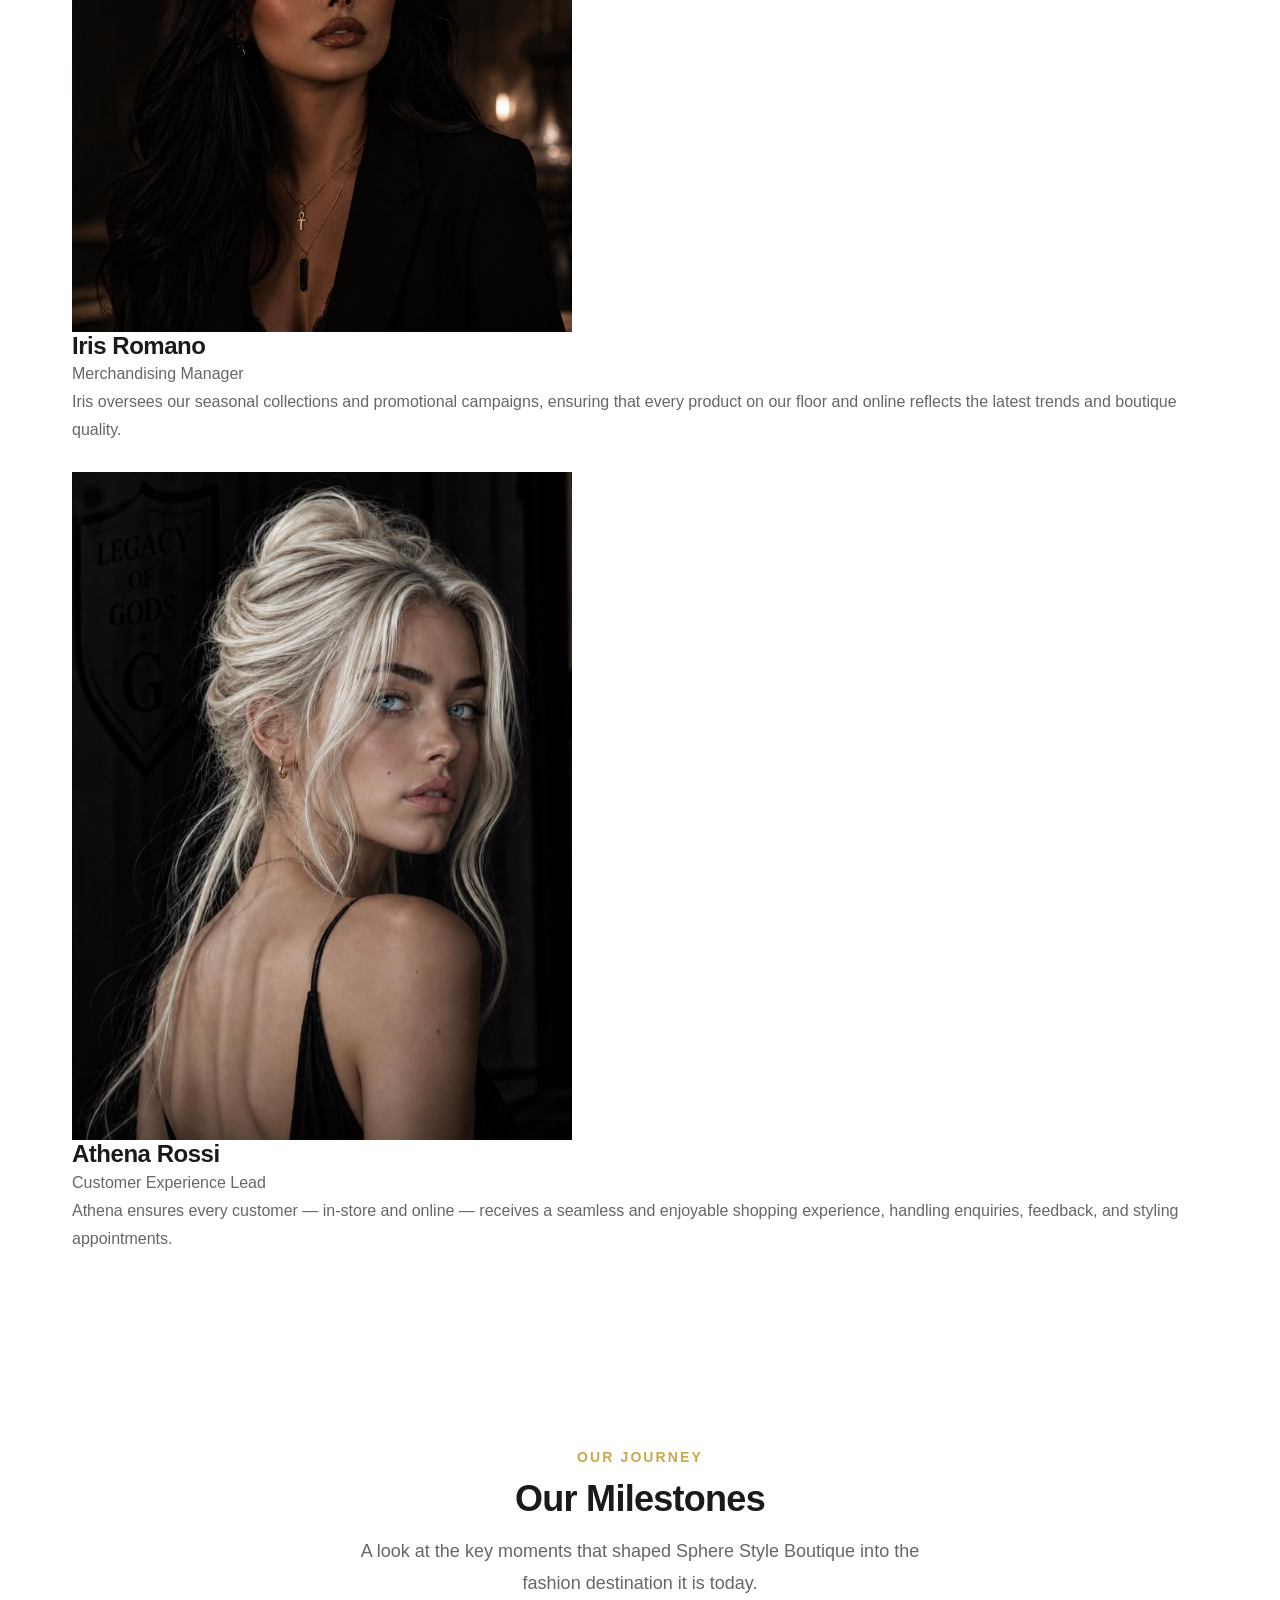
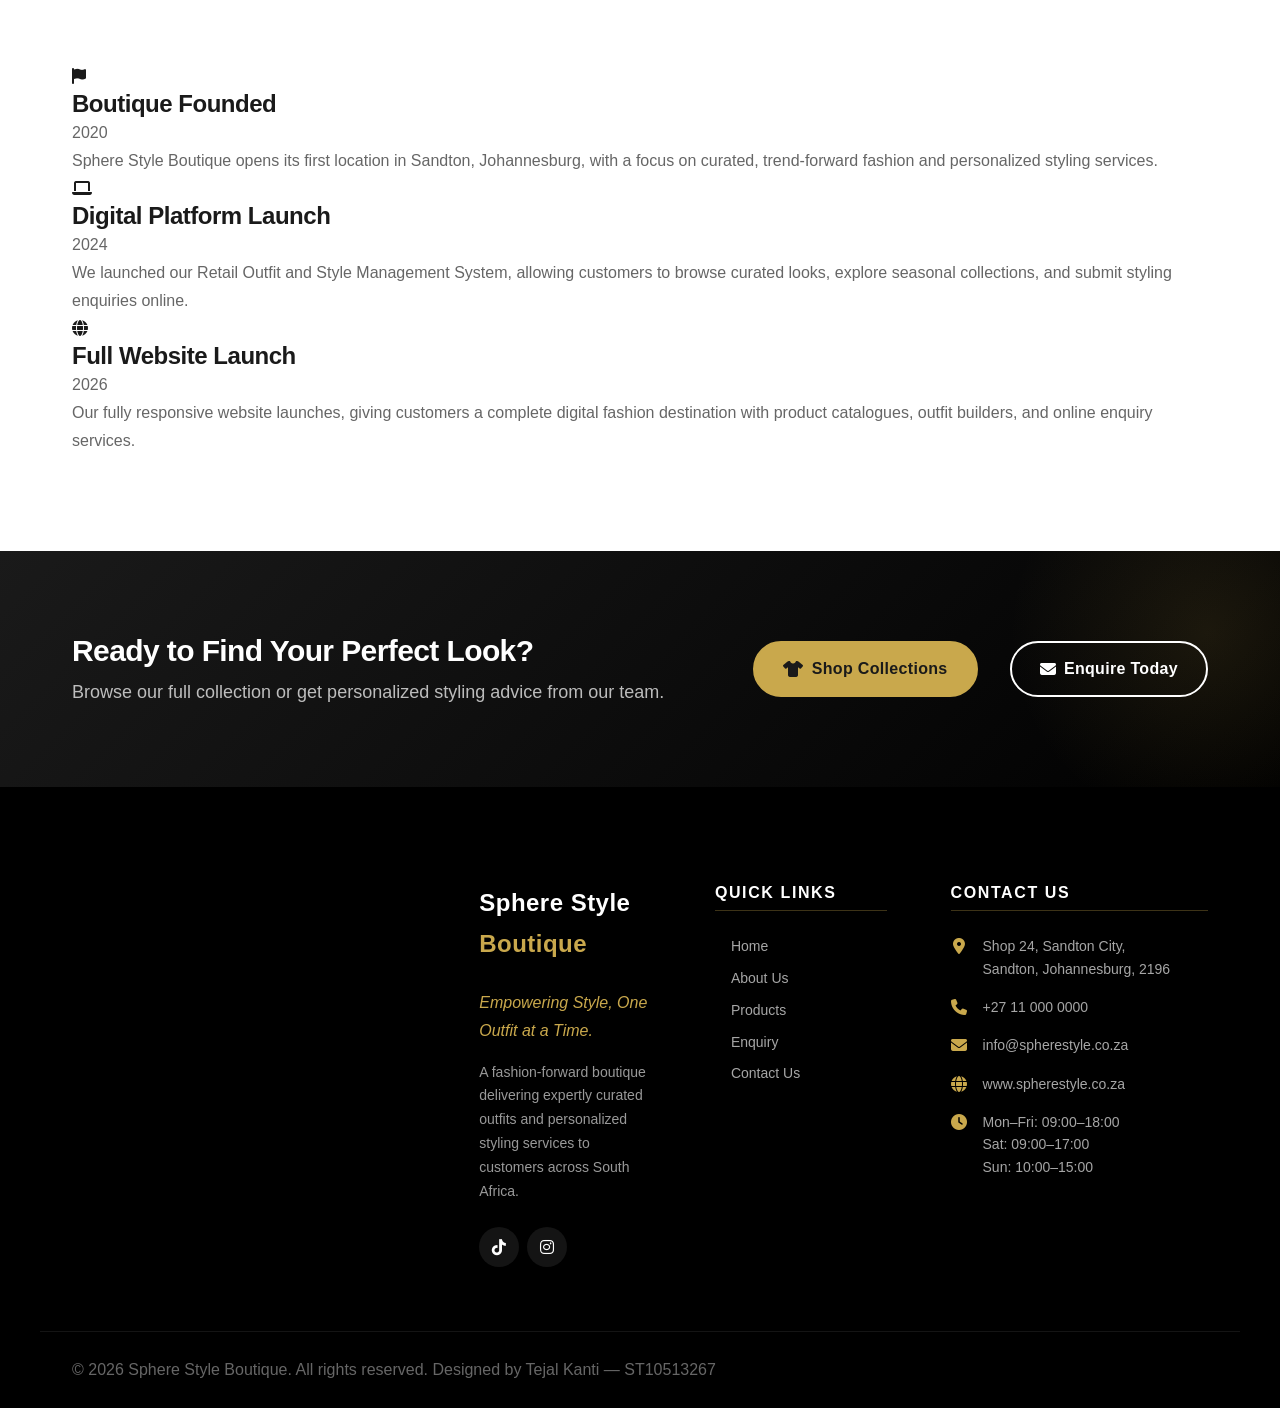
==== commit 48882f26: "HTML & CSS code for hero section edited and added" ====
--- a/webpages/about.html
+++ b/webpages/about.html
@@ -64,10 +64,6 @@
         <p class="page-hero-subtext">
             Where fashion meets personalized style — empowering you to look and feel your very best.
         </p>
-        <img src = '/images/vision-board.png' 
-            alt="Hero Image Fashion Vision Board"
-            height="20"
-            width="100%"/>
     </div>
 </section>
 
--- a/CSS/styles.css
+++ b/CSS/styles.css
@@ -756,6 +756,173 @@
     50%       { transform: translateX(-50%) translateY(-10px); }
 }
 
+/* 8.1  HERO SECTION (ALL OTHER WEB PAGES BESIDES HOMEPAGE)  */
+
+.page-hero {
+    position: relative;
+    min-height: 100vh;
+    display: flex;
+    align-items: center;
+    justify-content: center;
+    background-image: url(/images/vision-board.png);
+    background-size: cover;
+    background-position: center center;
+    background-repeat: no-repeat;
+    background-attachment: fixed;
+    overflow: hidden;
+    padding-top: var(--nav-height);
+}
+
+/* Dark overlay */
+.page-hero-overlay {
+    position: absolute;
+    inset: 0;
+    background: linear-gradient(
+        135deg,
+        rgba(0, 0, 0, 0.70) 0%,
+        rgba(0, 0, 0, 0.45) 50%,
+        rgba(0, 0, 0, 0.65) 100%
+    );
+    z-index: 1;
+}
+
+/* Hero content */
+.page-hero-content {
+    position: relative;
+    z-index: 2;
+    text-align: center;
+    max-width: 900px;
+    padding: var(--space-xl);
+    animation: heroFadeIn 1s ease forwards;
+}
+
+@keyframes heroFadeIn {
+    from {
+        opacity: 0;
+        transform: translateY(30px);
+    }
+    to {
+        opacity: 1;
+        transform: translateY(0);
+    }
+}
+
+/* Hero tagline (small label above H1) */
+.page-hero-tagline {
+    font-family: var(--font-primary);
+    font-size: var(--fs-sm);
+    font-weight: var(--fw-semibold);
+    color: var(--color-gold);
+    text-transform: uppercase;
+    letter-spacing: 0.2em;
+    margin-bottom: var(--space-md);
+    display: block;
+    opacity: 0;
+    animation: heroFadeIn 1s ease 0.2s forwards;
+}
+
+/* Hero H1 */
+.page-hero-heading {
+    font-family: var(--font-primary);
+    font-size: clamp(2.5rem, 7vw, 5rem);
+    font-weight: var(--fw-bold);
+    color: var(--color-white);
+    line-height: 1.1;
+    letter-spacing: -0.03em;
+    margin-bottom: var(--space-lg);
+    opacity: 0;
+    animation: heroFadeIn 1s ease 0.4s forwards;
+}
+
+/* Hero subtext */
+.page-hero-subtext {
+    font-family: var(--font-secondary);
+    font-size: var(--fs-lg);
+    font-weight: var(--fw-regular);
+    color: rgba(255, 255, 255, 0.88);
+    line-height: 1.75;
+    max-width: 600px;
+    margin: 0 auto var(--space-2xl);
+    opacity: 0;
+    animation: heroFadeIn 1s ease 0.6s forwards;
+}
+
+/* Hero button group */
+.page-hero-buttons {
+    display: flex;
+    gap: var(--space-md);
+    justify-content: center;
+    flex-wrap: wrap;
+    opacity: 0;
+    animation: heroFadeIn 1s ease 0.8s forwards;
+}
+
+.page-hero-buttons .btn-primary {
+    background-color: var(--color-gold);
+    color: var(--color-dark);
+    border-color: var(--color-gold);
+    padding: 1rem 2.25rem;
+    font-size: var(--fs-md);
+}
+
+.page-hero-buttons .btn-primary:hover {
+    background-color: var(--color-white);
+    border-color: var(--color-white);
+    color: var(--color-dark);
+    transform: translateY(-3px);
+    box-shadow: 0 8px 25px rgba(201, 168, 76, 0.5);
+}
+
+.page-hero-buttons .btn-secondary {
+    background-color: transparent;
+    color: var(--color-white);
+    border: 2px solid rgba(255, 255, 255, 0.7);
+    padding: 1rem 2.25rem;
+    font-size: var(--fs-md);
+}
+
+.page-hero-buttons .btn-secondary:hover {
+    background-color: var(--color-white);
+    color: var(--color-dark);
+    border-color: var(--color-white);
+    transform: translateY(-3px);
+}
+
+/* Scroll down indicator */
+.page-hero-scroll-indicator {
+    position: absolute;
+    bottom: var(--space-xl);
+    left: 50%;
+    transform: translateX(-50%);
+    z-index: 2;
+    animation: bounce 2s infinite;
+}
+
+.page-hero-scroll-indicator a {
+    display: flex;
+    align-items: center;
+    justify-content: center;
+    width: 44px;
+    height: 44px;
+    border: 2px solid rgba(255, 255, 255, 0.5);
+    border-radius: var(--radius-full);
+    color: var(--color-white);
+    font-size: var(--fs-md);
+    transition: var(--transition-base);
+    text-decoration: none;
+}
+
+.page-hero-scroll-indicator a:hover {
+    background-color: var(--color-gold);
+    border-color: var(--color-gold);
+    color: var(--color-dark);
+}
+
+@keyframes bounce {
+    0%, 100% { transform: translateX(-50%) translateY(0); }
+    50%       { transform: translateX(-50%) translateY(-10px); }
+}
+
 /* 9. ANNOUNCEMENT STRIP */
 
 .announcement-strip {
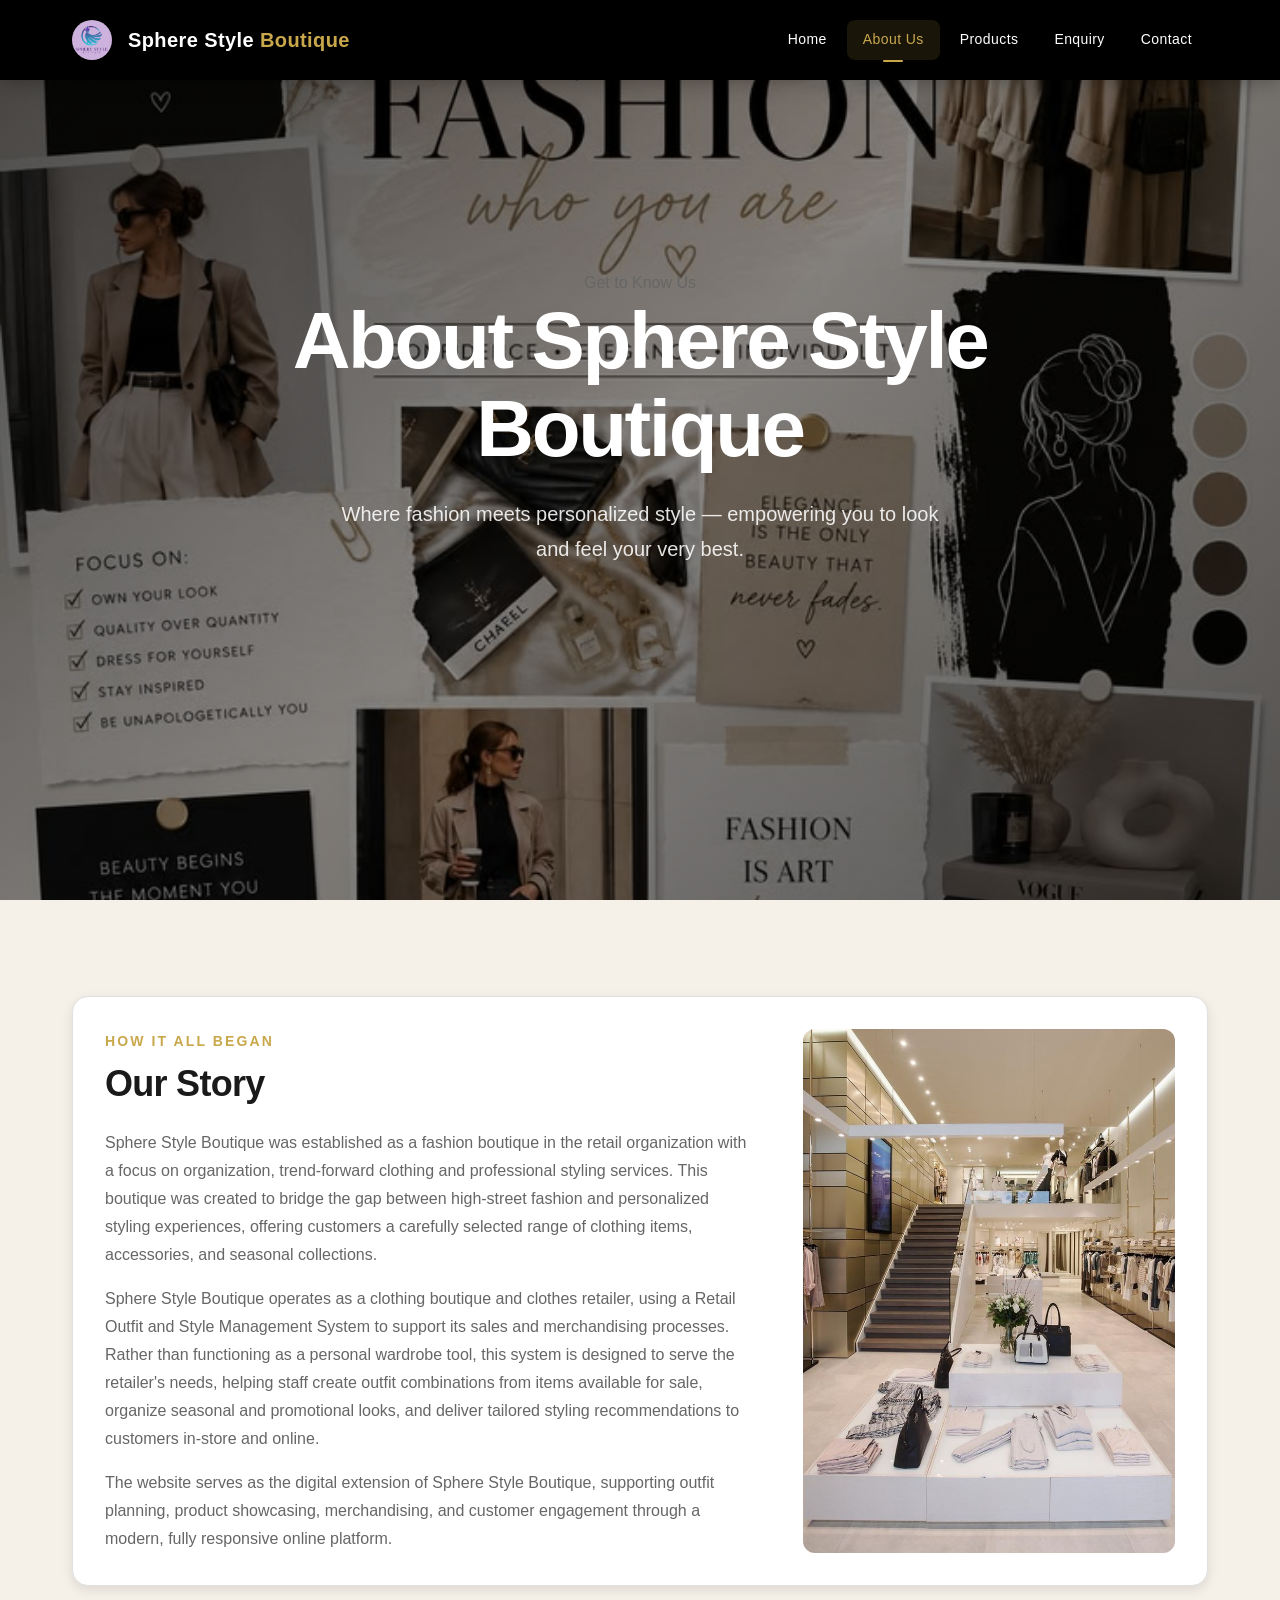
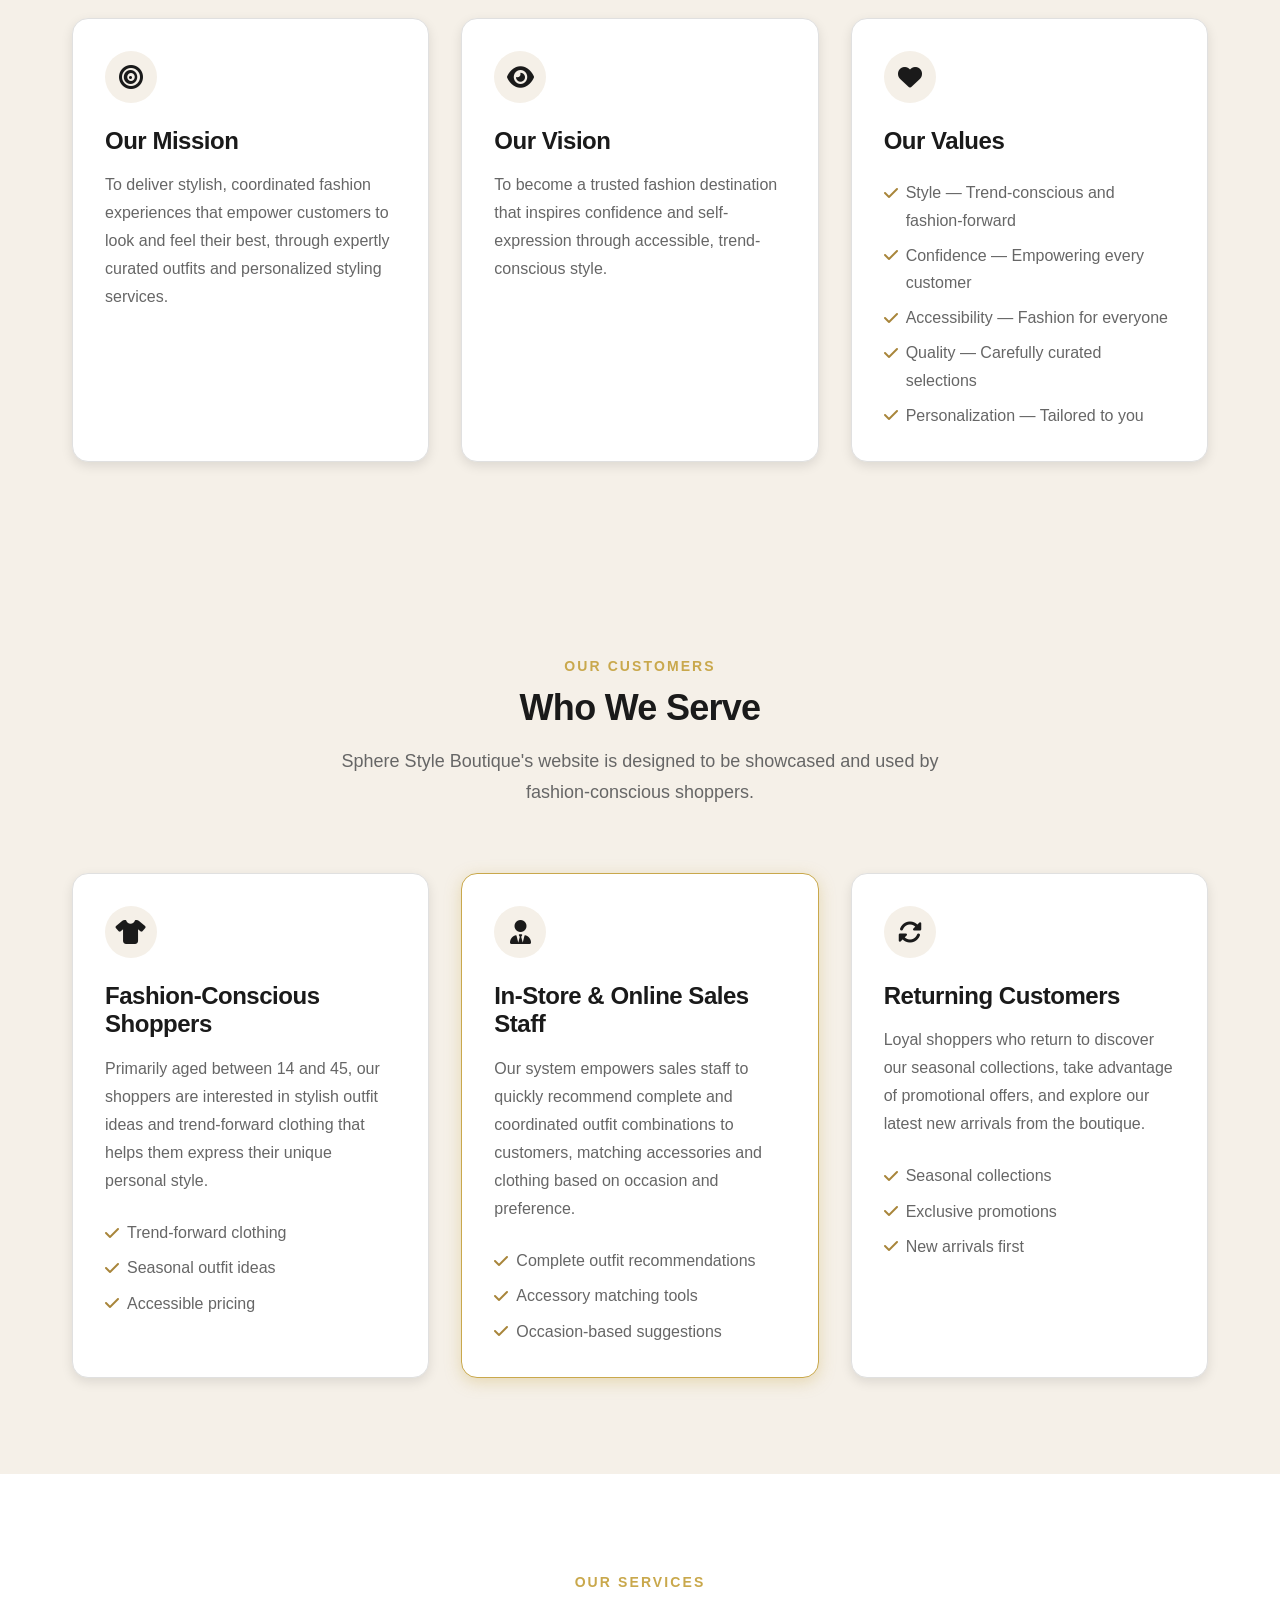
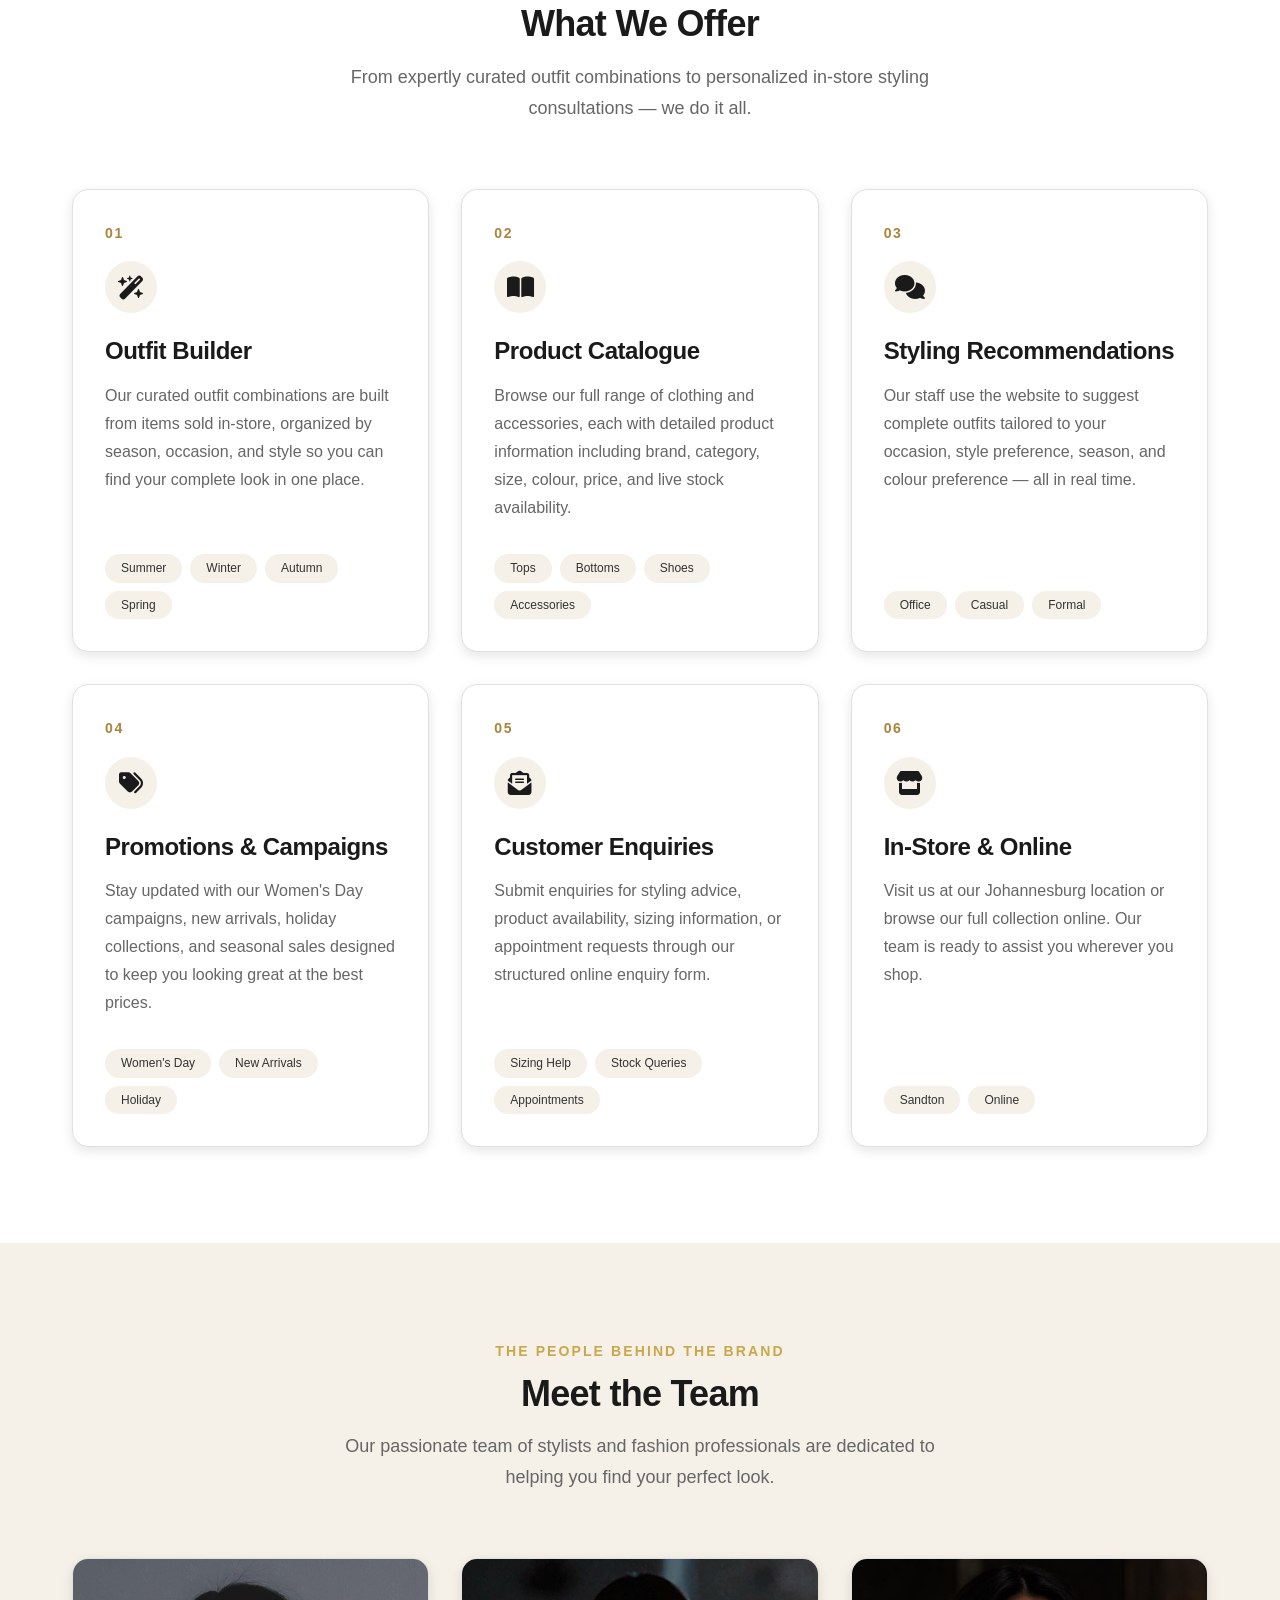
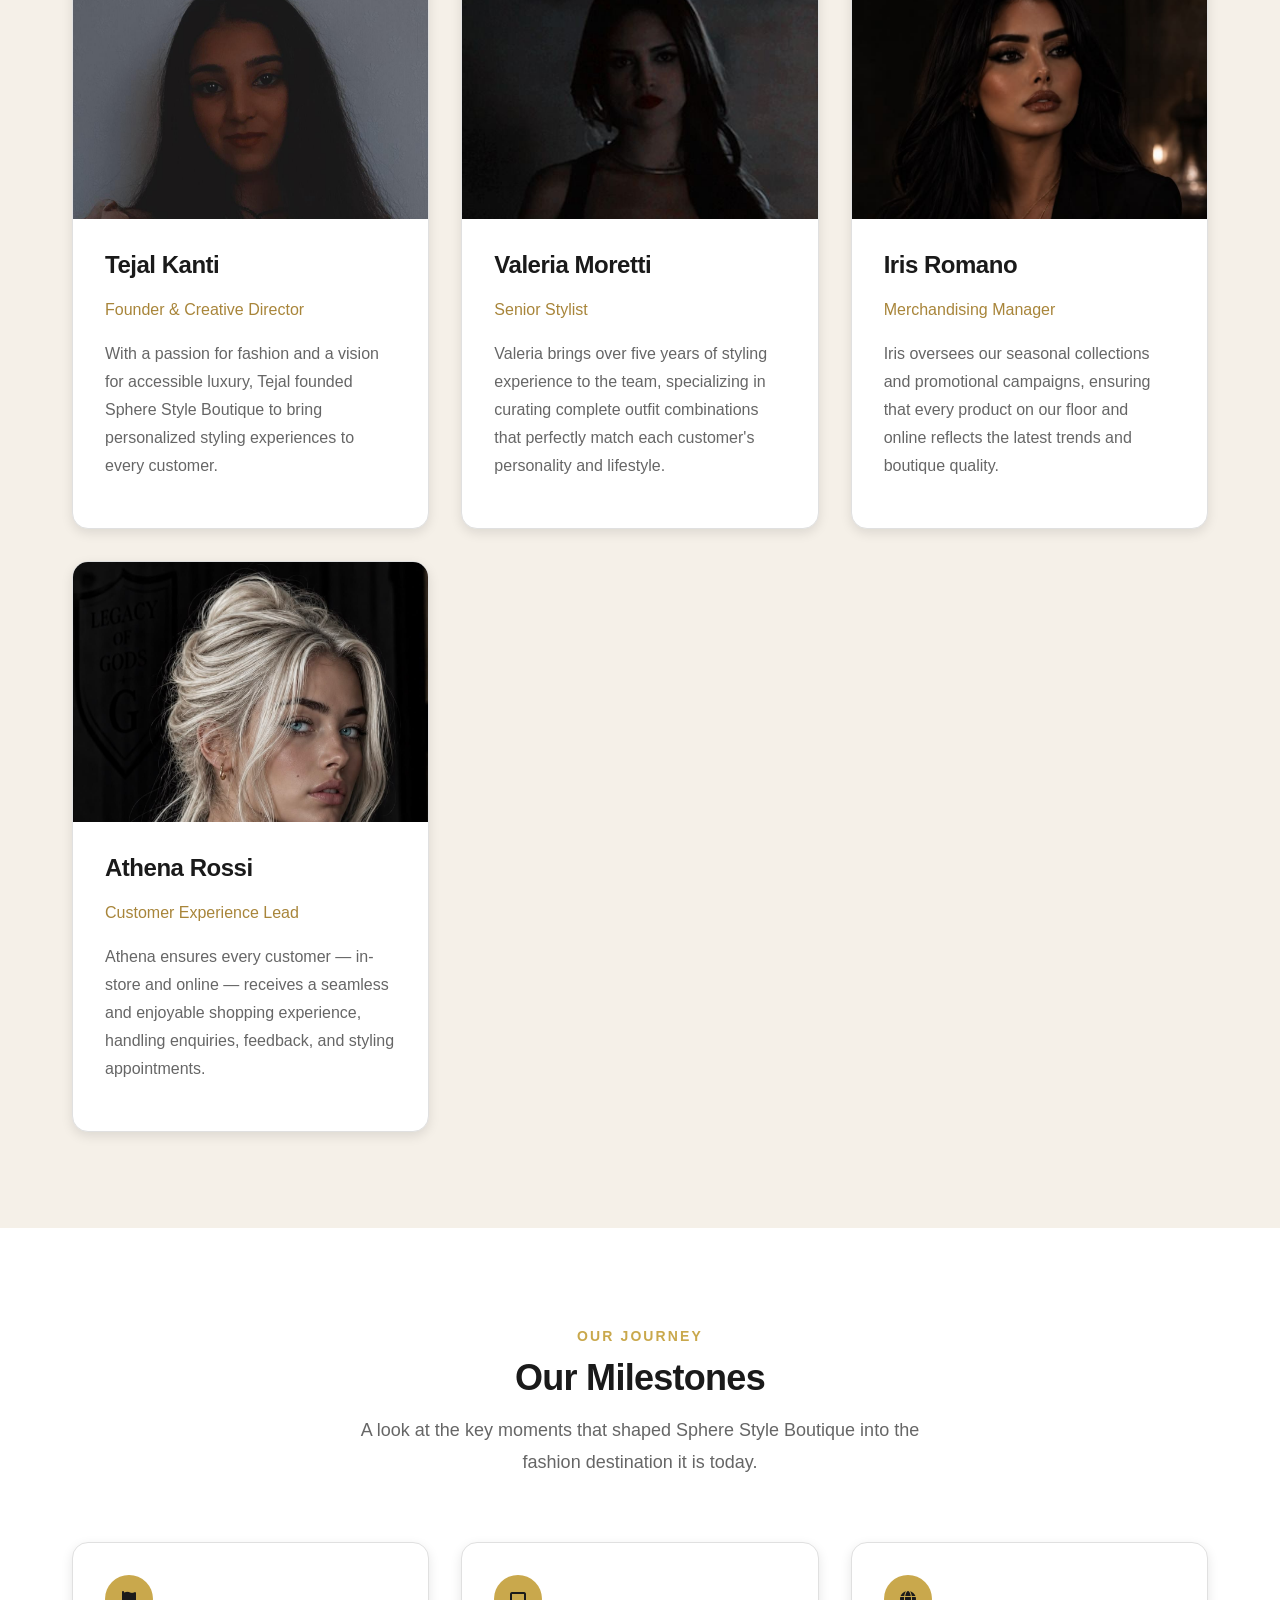
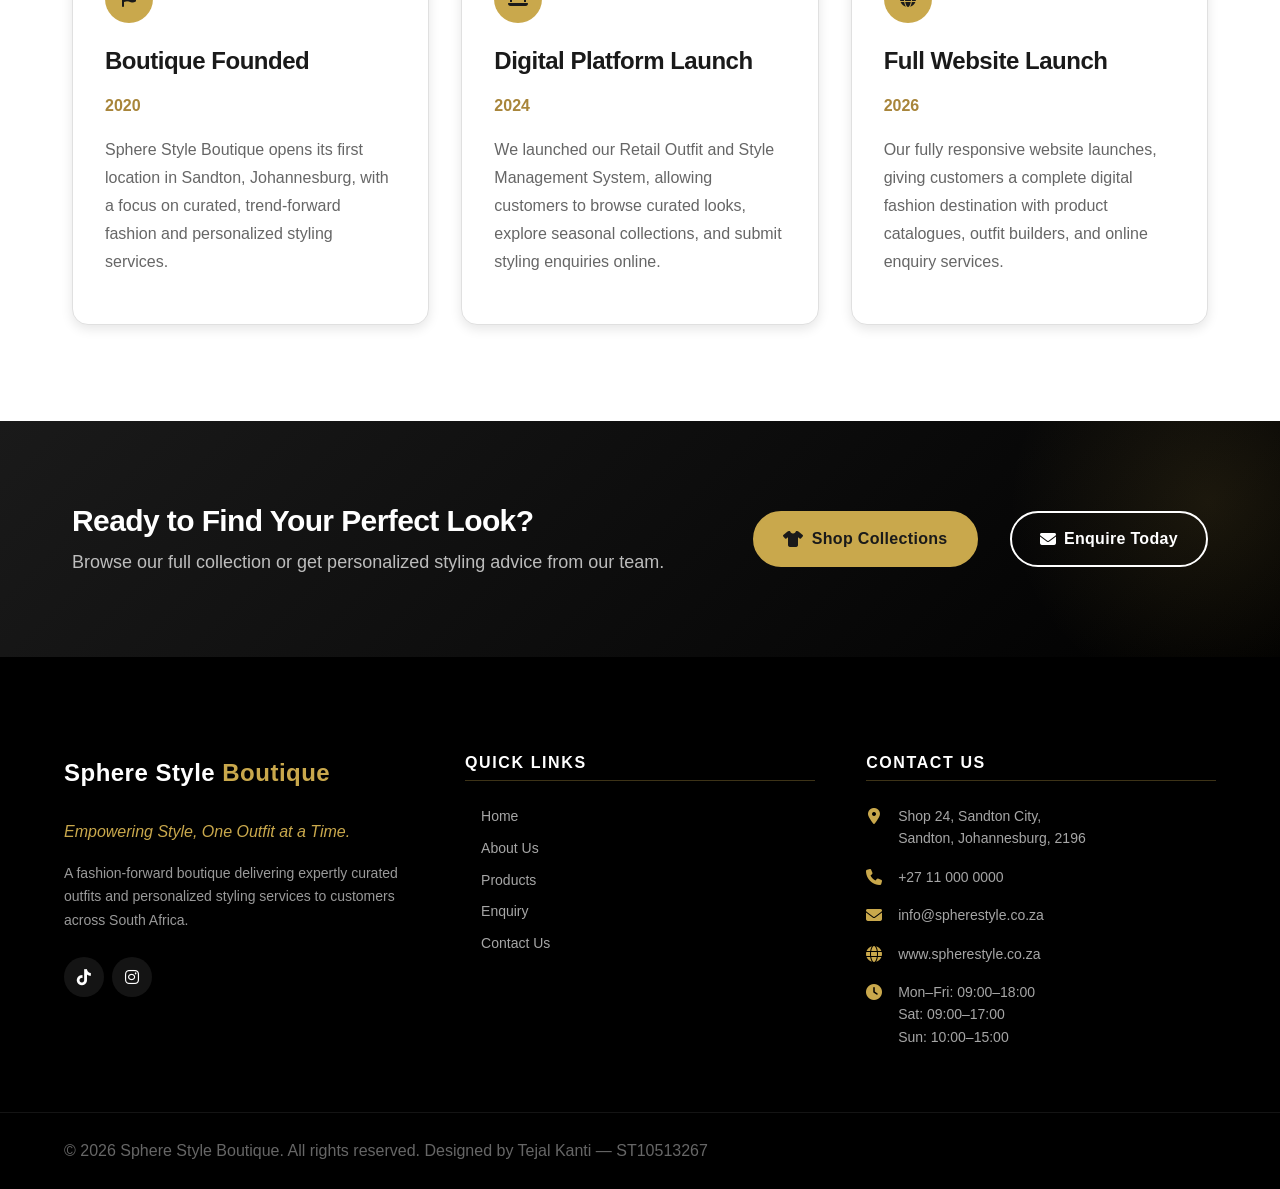
==== commit 2d4a8214: "html edited and updated" ====
--- a/webpages/about.html
+++ b/webpages/about.html
@@ -68,112 +68,79 @@
 </section>
 
     <!--Story, Vision and Mission of Business-->
-   <section class="our-story" id="our-story">
+<section class="our-story" id="our-story">
     <div class="section-container">
-
         <div class="story-grid">
-
-            <!-- LEFT COLUMN — Our Story -->
-            <div class="story-col story-text-col">
-                <div class="story-text-block">
+            <article class="about-card story-card">
+                <div class="story-copy">
                     <p class="section-label">How It All Began</p>
                     <h2 class="section-title">Our Story</h2>
-
                     <p class="story-paragraph">
-                       Sphere Style Boutique was established as a fashion boutique in the 
-                       retail organization with a focus on organization, trend-forward 
-                       clothing and professional styling services. This boutique was 
-                       created to bridge the gap between high-street fashion and personalized 
-                       styling experiences, offering customers a carefully selected range of 
-                       clothing items, accessories, and seasonal collections. 
-                    </p>
-
+                        Sphere Style Boutique was established as a fashion boutique in the
+                        retail organization with a focus on organization, trend-forward
+                        clothing and professional styling services. This boutique was
+                        created to bridge the gap between high-street fashion and personalized
+                        styling experiences, offering customers a carefully selected range of
+                        clothing items, accessories, and seasonal collections.
+                    </p>
                     <p class="story-paragraph">
-                        Sphere Style Boutique operates as a clothing boutique and clothes retailer, 
+                        Sphere Style Boutique operates as a clothing boutique and clothes retailer,
                         using a Retail Outfit and Style Management System to support its sales and
-                        merchandising processes. Rather than functioning as a personal wardrobe 
+                        merchandising processes. Rather than functioning as a personal wardrobe
                         tool, this system is designed to serve the retailer's needs, helping staff
-                        create outfit combinations from items available for sale, organize seasonal 
-                        and promotional looks, and deliver tailored styling recommendations to 
+                        create outfit combinations from items available for sale, organize seasonal
+                        and promotional looks, and deliver tailored styling recommendations to
                         customers in-store and online.
                     </p>
-
                     <p class="story-paragraph">
-                        The website serves as the digital extension of Sphere Style Boutique, 
-                        supporting outfit planning, product showcasing, merchandising, and customer 
+                        The website serves as the digital extension of Sphere Style Boutique,
+                        supporting outfit planning, product showcasing, merchandising, and customer
                         engagement through a modern, fully responsive online platform.
                     </p>
- 
-            <!-- RIGHT COLUMN — Mission & Vision -->
-            <div class="story-col mission-vision-col">
-
-                <!-- Mission Block -->
-                    <div class="mv-text">
-                        <h3 class="mv-heading">Our Mission</h3>
-                        <p class="mv-paragraph">
-                          To deliver stylish, coordinated fashion experiences that empower 
-                          customers to look and feel their best, through expertly curated
-                          outfits and personalized styling services.  
-                        </p>
-                    </div>
-                </div>
-
-                <!-- Vision Block -->
-                    <div class="mv-text">
-                        <h3 class="mv-heading">Our Vision</h3>
-                        <p class="mv-paragraph">
-                            To become a trusted fashion destination that inspires confidence 
-                            and self-expression through accessible, trend-conscious style.
-                        </p>
-                    </div>
-                </div>
-
-                <!-- Values Block -->
-                    <div class="mv-text">
-                        <h3 class="mv-heading">Our Values</h3>
-                        <ul class="values-list">
-                            <li>
-                                <i class="fa-solid fa-check"></i>
-                                Style — Trend-conscious and fashion-forward
-                            </li>
-                            <li>
-                                <i class="fa-solid fa-check"></i>
-                                Confidence — Empowering every customer
-                            </li>
-                            <li>
-                                <i class="fa-solid fa-check"></i>
-                                Accessibility — Fashion for everyone
-                            </li>
-                            <li>
-                                <i class="fa-solid fa-check"></i>
-                                Quality — Carefully curated selections
-                            </li>
-                            <li>
-                                <i class="fa-solid fa-check"></i>
-                                Personalization — Tailored to you
-                            </li>
-                        </ul>
-                    </div>
-                </div>
-
-                <!-- About Image -->
+                </div>
                 <div class="about-image-wrapper">
                     <img
                         src="/images/aboutpage/store.png"
                         alt="Sphere Style Boutique interior — curated fashion displays"
-                        height="724" 
+                        height="724"
                         width="450"
                         class="about-story-image"
                         loading="lazy"
                     >
                 </div>
-
-            </div>
-            <!-- End Right Column -->
-
-        </div>
-        <!-- End Story Grid -->
-
+            </article>
+
+            <article class="about-card mv-card">
+                <div class="mv-icon"><i class="fa-solid fa-bullseye" aria-hidden="true"></i></div>
+                <h3 class="mv-heading">Our Mission</h3>
+                <p class="mv-paragraph">
+                    To deliver stylish, coordinated fashion experiences that empower
+                    customers to look and feel their best, through expertly curated
+                    outfits and personalized styling services.
+                </p>
+            </article>
+
+            <article class="about-card mv-card">
+                <div class="mv-icon"><i class="fa-solid fa-eye" aria-hidden="true"></i></div>
+                <h3 class="mv-heading">Our Vision</h3>
+                <p class="mv-paragraph">
+                    To become a trusted fashion destination that inspires confidence
+                    and self-expression through accessible, trend-conscious style.
+                </p>
+            </article>
+
+            <article class="about-card mv-card">
+                <div class="mv-icon"><i class="fa-solid fa-heart" aria-hidden="true"></i></div>
+                <h3 class="mv-heading">Our Values</h3>
+                <ul class="values-list">
+                    <li><i class="fa-solid fa-check" aria-hidden="true"></i> Style — Trend-conscious and fashion-forward</li>
+                    <li><i class="fa-solid fa-check" aria-hidden="true"></i> Confidence — Empowering every customer</li>
+                    <li><i class="fa-solid fa-check" aria-hidden="true"></i> Accessibility — Fashion for everyone</li>
+                    <li><i class="fa-solid fa-check" aria-hidden="true"></i> Quality — Carefully curated selections</li>
+                    <li><i class="fa-solid fa-check" aria-hidden="true"></i> Personalization — Tailored to you</li>
+                </ul>
+            </article>
+        </div>
     </div>
 </section>
 
@@ -431,7 +398,6 @@
                     </p>
                 </div>
             </article>
-            <br>
             <!-- Team Member 2 — Senior Stylist -->
             <article class="team-card">
                 <div class="team-card-image-wrapper">
@@ -454,7 +420,6 @@
                     </p>
                 </div>
             </article>
-            <br>
             <!-- Team Member 3 — Merchandising Manager -->
             <article class="team-card">
                 <div class="team-card-image-wrapper">
@@ -477,7 +442,6 @@
                     </p>
                 </div>
             </article>
-            <br>
             <!-- Team Member 4 — Customer Experience -->
             <article class="team-card">
                 <div class="team-card-image-wrapper">
@@ -602,9 +566,8 @@
 
     <!--Footer-->
         <footer class="footer" id="footer">
-    <div class="footer-container">
-        <br>
-        <!-- Footer Column 1 — Brand -->
+            <div class="footer-container">
+                <!-- Footer Column 1 — Brand -->
         <div class="footer-col footer-brand">
             <a href="index.html" class="footer-logo">
                 <span class="footer-logo-text">Sphere Style <span class="logo-accent">Boutique</span></span>
--- a/CSS/styles.css
+++ b/CSS/styles.css
@@ -690,37 +690,6 @@
     animation: heroFadeIn 1s ease 0.8s forwards;
 }
 
-.hero-buttons .btn-primary {
-    background-color: var(--color-gold);
-    color: var(--color-dark);
-    border-color: var(--color-gold);
-    padding: 1rem 2.25rem;
-    font-size: var(--fs-md);
-}
-
-.hero-buttons .btn-primary:hover {
-    background-color: var(--color-white);
-    border-color: var(--color-white);
-    color: var(--color-dark);
-    transform: translateY(-3px);
-    box-shadow: 0 8px 25px rgba(201, 168, 76, 0.5);
-}
-
-.hero-buttons .btn-secondary {
-    background-color: transparent;
-    color: var(--color-white);
-    border: 2px solid rgba(255, 255, 255, 0.7);
-    padding: 1rem 2.25rem;
-    font-size: var(--fs-md);
-}
-
-.hero-buttons .btn-secondary:hover {
-    background-color: var(--color-white);
-    color: var(--color-dark);
-    border-color: var(--color-white);
-    transform: translateY(-3px);
-}
-
 /* Scroll down indicator */
 .hero-scroll-indicator {
     position: absolute;
@@ -972,8 +941,9 @@
 /* Collections Grid — 4 columns */
 .collections-grid {
     display: grid;
-    grid-template-columns: repeat(4, 1fr);
-    gap: var(--space-lg);
+    grid-template-columns: repeat(4, minmax(0, 1fr));
+    align-items: stretch;
+    gap: var(--space-xl);
     margin-bottom: var(--space-xl);
 }
 
@@ -986,6 +956,8 @@
     transition: var(--transition-base);
     display: flex;
     flex-direction: column;
+    height: 100%;
+    min-width: 0;
 }
 
 .collection-card:hover {
@@ -1074,6 +1046,7 @@
     font-weight: var(--fw-semibold);
     color: var(--color-dark);
     line-height: 1.3;
+    min-height: 2.6em;
 }
 
 .collection-card-text {
@@ -1084,22 +1057,21 @@
     flex: 1;
 }
 
-/* Collection card button */
-.collection-card-body .btn-outline {
-    align-self: flex-start;
-    font-size: var(--fs-sm);
-    padding: 0.5rem 1.25rem;
-    border-radius: var(--radius-full);
-    border: 2px solid var(--color-dark);
-    color: var(--color-dark);
-    transition: var(--transition-base);
-}
-
-.collection-card-body .btn-outline:hover {
-    background-color: var(--color-gold);
-    border-color: var(--color-gold);
-    color: var(--color-dark);
-    transform: none;
+@media (max-width: 900px) {
+    .collections-grid {
+        grid-template-columns: repeat(2, minmax(0, 1fr));
+    }
+}
+
+@media (max-width: 600px) {
+    .collections-grid {
+        grid-template-columns: minmax(0, 1fr);
+        gap: var(--space-lg);
+    }
+
+    .collection-card-image-wrapper {
+        height: clamp(240px, 72vw, 360px);
+    }
 }
 
 /*  11. OUTFIT BUILDER SHOWCASE SECTION */
@@ -1119,37 +1091,30 @@
 }
 
 .filter-btn {
-    font-family: var(--font-primary);
-    font-size: var(--fs-sm);
-    font-weight: var(--fw-medium);
-    color: var(--color-dark-grey);
-    background-color: var(--color-white);
-    border: 2px solid var(--color-border);
-    border-radius: var(--radius-full);
-    padding: 0.45rem 1.25rem;
-    cursor: pointer;
-    transition: var(--transition-fast);
     white-space: nowrap;
 }
 
 .filter-btn:hover {
-    border-color: var(--color-gold);
-    color: var(--color-gold);
-    background-color: rgba(201, 168, 76, 0.05);
+    background-color: var(--color-gold-dark);
+    border-color: var(--color-gold-dark);
+    color: var(--color-white);
+    transform: translateY(-2px);
+    box-shadow: var(--shadow-gold);
 }
 
 .filter-btn.active {
-    background-color: var(--color-gold);
-    border-color: var(--color-gold);
-    color: var(--color-dark);
+    background-color: var(--color-dark);
+    border-color: var(--color-dark);
+    color: var(--color-white);
     font-weight: var(--fw-bold);
 }
 
 /* ---- Outfit Grid ---- */
 .outfit-grid {
     display: grid;
-    grid-template-columns: repeat(3, 1fr);
-    gap: var(--space-lg);
+    grid-template-columns: repeat(3, minmax(0, 1fr));
+    align-items: stretch;
+    gap: var(--space-xl);
     margin-bottom: var(--space-xl);
 }
 
@@ -1162,6 +1127,8 @@
     transition: var(--transition-base);
     display: flex;
     flex-direction: column;
+    height: 100%;
+    min-width: 0;
 }
 
 .outfit-card:hover {
@@ -1179,6 +1146,7 @@
     position: relative;
     overflow: hidden;
     height: 300px;
+    flex-shrink: 0;
 }
 
 .outfit-card-image {
@@ -1233,6 +1201,7 @@
     font-weight: var(--fw-semibold);
     color: var(--color-dark);
     line-height: 1.3;
+    min-height: 2.6em;
 }
 
 /* Outfit items list */
@@ -1268,6 +1237,23 @@
     padding-top: var(--space-md);
     border-top: 1px solid var(--color-border);
     margin-top: auto;
+}
+
+@media (max-width: 900px) {
+    .outfit-grid {
+        grid-template-columns: repeat(2, minmax(0, 1fr));
+    }
+}
+
+@media (max-width: 600px) {
+    .outfit-grid {
+        grid-template-columns: minmax(0, 1fr);
+        gap: var(--space-lg);
+    }
+
+    .outfit-card-image-wrapper {
+        height: clamp(240px, 72vw, 360px);
+    }
 }
 
 .outfit-total {
@@ -1671,12 +1657,13 @@
 }
 
 .footer-container {
-    max-width: var(--container-max);
+    width: 100%;
     margin: 0 auto;
-    padding: var(--container-padding);
+    padding: 0 clamp(1.5rem, 5vw, 5rem);
     display: grid;
-    grid-template-columns: 2fr 1fr 1fr 1.5fr;
-    gap: var(--space-3xl);
+    grid-template-columns: repeat(3, minmax(0, 1fr));
+    gap: clamp(var(--space-xl), 4vw, var(--space-4xl));
+    align-items: stretch;
     padding-bottom: var(--space-3xl);
     border-bottom: 1px solid rgba(255, 255, 255, 0.08);
 }
@@ -1752,6 +1739,13 @@
     display: flex;
     flex-direction: column;
     gap: var(--space-md);
+    min-width: 0;
+}
+
+.footer-col a,
+.footer-description,
+.footer-contact-list li {
+    overflow-wrap: anywhere;
 }
 
 .footer-col-heading {
@@ -1845,9 +1839,9 @@
 }
 
 .footer-bottom-container {
-    max-width: var(--container-max);
+    width: 100%;
     margin: 0 auto;
-    padding: var(--container-padding);
+    padding: 0 clamp(1.5rem, 5vw, 5rem);
     display: flex;
     align-items: center;
     justify-content: space-between;
@@ -1875,6 +1869,33 @@
 
 .footer-bottom-links span {
     color: rgba(255, 255, 255, 0.2);
+}
+
+@media (max-width: 800px) {
+    .footer-container {
+        grid-template-columns: repeat(2, minmax(0, 1fr));
+    }
+
+    .footer-brand {
+        grid-column: 1 / -1;
+    }
+}
+
+@media (max-width: 520px) {
+    .footer-container {
+        grid-template-columns: 1fr;
+        gap: var(--space-2xl);
+        padding: 0 var(--space-lg);
+        padding-bottom: var(--space-2xl);
+    }
+
+    .footer-brand {
+        grid-column: auto;
+    }
+
+    .footer-bottom-container {
+        padding: 0 var(--space-lg);
+    }
 }
 
 /* 17. BACK TO TOP BUTTON */
@@ -1960,3 +1981,2075 @@
 .fade-in-up:nth-child(4) { transition-delay: 0.3s; }
 .fade-in-up:nth-child(5) { transition-delay: 0.4s; }
 .fade-in-up:nth-child(6) { transition-delay: 0.5s; }
+
+/* About page cards */
+.our-story {
+    background-color: var(--color-beige);
+}
+
+.story-grid,
+.audience-grid,
+.services-grid,
+.team-grid,
+.timeline {
+    display: grid;
+    grid-template-columns: repeat(auto-fit, minmax(min(100%, 270px), 1fr));
+    gap: var(--space-xl);
+}
+
+.story-card {
+    grid-column: 1 / -1;
+    display: grid;
+    grid-template-columns: minmax(0, 1.4fr) minmax(260px, 0.8fr);
+    align-items: center;
+    gap: var(--space-2xl);
+}
+
+.about-card,
+.audience-card,
+.service-card,
+.team-card,
+.timeline-content {
+    padding: var(--space-xl);
+    background-color: var(--color-white);
+    border: 1px solid var(--color-border);
+    border-radius: var(--radius-xl);
+    box-shadow: var(--shadow-md);
+    transition: var(--transition-base);
+}
+
+.about-card:hover,
+.audience-card:hover,
+.service-card:hover,
+.team-card:hover,
+.timeline-content:hover {
+    transform: translateY(-4px);
+    box-shadow: var(--shadow-lg);
+}
+
+.story-card .section-label {
+    margin-bottom: var(--space-sm);
+}
+
+.story-card .section-title {
+    margin-bottom: var(--space-lg);
+}
+
+.story-paragraph + .story-paragraph {
+    margin-top: var(--space-md);
+}
+
+.about-image-wrapper {
+    height: 100%;
+    min-height: 280px;
+    overflow: hidden;
+    border-radius: var(--radius-lg);
+}
+
+.about-story-image {
+    width: 100%;
+    height: 100%;
+    min-height: 280px;
+    object-fit: cover;
+}
+
+.mv-card,
+.audience-card,
+.service-card {
+    display: flex;
+    flex-direction: column;
+    align-items: flex-start;
+}
+
+.mv-icon,
+.audience-card-icon,
+.service-card-icon {
+    display: flex;
+    align-items: center;
+    justify-content: center;
+    width: 52px;
+    height: 52px;
+    margin-bottom: var(--space-lg);
+    color: var(--color-dark);
+    background-color: var(--color-beige);
+    border-radius: var(--radius-full);
+    font-size: var(--fs-xl);
+}
+
+.mv-heading,
+.audience-card-title,
+.service-card-title,
+.team-card-name,
+.timeline-heading {
+    margin-bottom: var(--space-md);
+}
+
+.mv-paragraph,
+.audience-card-text,
+.service-card-text,
+.team-card-bio,
+.timeline-text {
+    margin-bottom: var(--space-md);
+}
+
+.values-list,
+.audience-card-list {
+    display: grid;
+    gap: var(--space-sm);
+    margin-top: var(--space-sm);
+}
+
+.values-list li,
+.audience-card-list li {
+    display: flex;
+    align-items: flex-start;
+    gap: var(--space-sm);
+    color: var(--color-mid-grey);
+}
+
+.values-list li i,
+.audience-card-list li i {
+    flex: 0 0 auto;
+    margin-top: 0.35em;
+    color: var(--color-gold-dark);
+}
+
+.who-we-serve,
+.meet-the-team {
+    background-color: var(--color-beige);
+}
+
+.audience-card-featured {
+    border-color: var(--color-gold);
+    box-shadow: var(--shadow-gold);
+}
+
+.service-card-number {
+    margin-bottom: var(--space-md);
+    color: var(--color-gold-dark);
+    font-family: var(--font-primary);
+    font-size: var(--fs-sm);
+    font-weight: var(--fw-bold);
+    letter-spacing: 0.12em;
+}
+
+.service-card-tags {
+    display: flex;
+    flex-wrap: wrap;
+    gap: var(--space-sm);
+    margin-top: auto;
+    padding-top: var(--space-md);
+}
+
+.service-card-tags span {
+    padding: var(--space-xs) var(--space-md);
+    color: var(--color-dark-grey);
+    background-color: var(--color-beige);
+    border-radius: var(--radius-full);
+    font-size: var(--fs-xs);
+}
+
+.team-card {
+    padding: 0;
+    overflow: hidden;
+}
+
+.team-card-image-wrapper {
+    height: 260px;
+    overflow: hidden;
+    background-color: var(--color-beige);
+}
+
+.team-card-image {
+    width: 100%;
+    height: 100%;
+    object-fit: cover;
+    object-position: center top;
+}
+
+.team-card-body {
+    padding: var(--space-xl);
+}
+
+.team-card-role {
+    margin-bottom: var(--space-md);
+    color: var(--color-gold-dark);
+    font-family: var(--font-primary);
+    font-weight: var(--fw-medium);
+}
+
+.timeline-item {
+    min-width: 0;
+}
+
+.timeline-content {
+    height: 100%;
+}
+
+.timeline-icon {
+    display: flex;
+    align-items: center;
+    justify-content: center;
+    width: 48px;
+    height: 48px;
+    margin-bottom: var(--space-lg);
+    color: var(--color-dark);
+    background-color: var(--color-gold);
+    border-radius: var(--radius-full);
+}
+
+.timeline-date {
+    margin-bottom: var(--space-md);
+    color: var(--color-gold-dark);
+    font-family: var(--font-primary);
+    font-weight: var(--fw-semibold);
+}
+
+@media (max-width: 700px) {
+    .story-card {
+        grid-template-columns: 1fr;
+        gap: var(--space-lg);
+    }
+
+    .story-card,
+    .about-card,
+    .audience-card,
+    .service-card,
+    .timeline-content {
+        padding: var(--space-lg);
+    }
+
+    .team-card {
+        padding: 0;
+    }
+}
+
+/* Enquiry form */
+.enquiry-intro-strip {
+    padding-bottom: 0;
+}
+
+.enquiry-intro-grid {
+    display: grid;
+    grid-template-columns: repeat(auto-fit, minmax(min(100%, 220px), 1fr));
+    gap: var(--space-lg);
+}
+
+.enquiry-intro-card,
+.enquiry-form-col,
+.enquiry-sidebar-card {
+    background-color: var(--color-white);
+    border: 1px solid var(--color-border);
+    border-radius: var(--radius-xl);
+    box-shadow: var(--shadow-md);
+}
+
+.enquiry-intro-card {
+    display: flex;
+    align-items: flex-start;
+    gap: var(--space-md);
+    padding: var(--space-lg);
+}
+
+.enquiry-intro-icon,
+.enquiry-sidebar-card-header > i {
+    display: flex;
+    align-items: center;
+    justify-content: center;
+    flex: 0 0 44px;
+    width: 44px;
+    height: 44px;
+    color: var(--color-dark);
+    background-color: var(--color-beige);
+    border-radius: var(--radius-full);
+}
+
+.enquiry-intro-card h3 {
+    margin-bottom: var(--space-xs);
+    font-size: var(--fs-base);
+}
+
+.enquiry-intro-card p {
+    font-size: var(--fs-sm);
+}
+
+.enquiry-form-section {
+    background-color: var(--color-beige);
+}
+
+.enquiry-layout {
+    display: grid;
+    grid-template-columns: minmax(0, 1.65fr) minmax(280px, 0.85fr);
+    align-items: start;
+    gap: var(--space-2xl);
+}
+
+.enquiry-form-col {
+    min-width: 0;
+    padding: clamp(var(--space-lg), 4vw, var(--space-2xl));
+}
+
+.form-section-header {
+    margin-bottom: var(--space-xl);
+}
+
+.form-section-header .section-title {
+    margin-bottom: var(--space-sm);
+}
+
+.form-section-header .section-subtitle {
+    max-width: none;
+    margin: 0;
+    text-align: left;
+}
+
+.enquiry-form {
+    display: grid;
+    gap: var(--space-lg);
+}
+
+.form-fieldset {
+    min-width: 0;
+    padding: var(--space-xl);
+    border: 1px solid var(--color-border);
+    border-radius: var(--radius-lg);
+}
+
+.form-legend {
+    padding: 0 var(--space-sm);
+    color: var(--color-dark);
+    font-family: var(--font-primary);
+    font-size: var(--fs-lg);
+    font-weight: var(--fw-semibold);
+}
+
+.form-legend i {
+    margin-right: var(--space-xs);
+    color: var(--color-gold-dark);
+}
+
+.form-legend-optional,
+.form-label-optional {
+    color: var(--color-light-grey);
+    font-family: var(--font-secondary);
+    font-size: var(--fs-xs);
+    font-weight: var(--fw-regular);
+}
+
+.form-row {
+    display: grid;
+    grid-template-columns: repeat(2, minmax(0, 1fr));
+    gap: var(--space-lg);
+    margin-top: var(--space-lg);
+}
+
+.form-row-single {
+    grid-template-columns: minmax(0, 1fr);
+}
+
+.form-group {
+    min-width: 0;
+}
+
+.form-label {
+    display: block;
+    margin-bottom: var(--space-xs);
+    color: var(--color-dark-grey);
+    font-family: var(--font-primary);
+    font-size: var(--fs-sm);
+    font-weight: var(--fw-medium);
+}
+
+.required-star {
+    color: var(--color-error);
+}
+
+.form-input-wrapper,
+.form-textarea-wrapper {
+    position: relative;
+}
+
+.form-input-icon {
+    position: absolute;
+    top: 50%;
+    left: var(--space-md);
+    color: var(--color-light-grey);
+    pointer-events: none;
+    transform: translateY(-50%);
+}
+
+.form-input,
+.form-select,
+.form-textarea {
+    display: block;
+    width: 100%;
+    min-height: 48px;
+    padding: 0.7rem var(--space-md);
+    color: var(--color-dark);
+    background-color: var(--color-white);
+    border: 1px solid var(--color-border);
+    border-radius: var(--radius-md);
+    font: inherit;
+    transition: border-color 0.2s ease, box-shadow 0.2s ease;
+}
+
+.form-input,
+.form-select {
+    padding-left: 2.75rem;
+}
+
+.form-select {
+    appearance: none;
+    background-image: url("data:image/svg+xml,%3Csvg xmlns='http://www.w3.org/2000/svg' width='12' height='8' viewBox='0 0 12 8'%3E%3Cpath fill='%23666666' d='m1.4 0 4.6 4.6L10.6 0 12 1.4l-6 6-6-6z'/%3E%3C/svg%3E");
+    background-repeat: no-repeat;
+    background-position: right var(--space-md) center;
+    padding-right: 2.5rem;
+}
+
+.form-textarea {
+    min-height: 150px;
+    padding: var(--space-md);
+    resize: vertical;
+}
+
+.form-input:focus,
+.form-select:focus,
+.form-textarea:focus {
+    border-color: var(--color-gold-dark);
+    outline: none;
+    box-shadow: 0 0 0 3px rgba(201, 168, 76, 0.18);
+}
+
+.form-input[aria-invalid="true"],
+.form-select[aria-invalid="true"],
+.form-textarea[aria-invalid="true"],
+.form-checkbox[aria-invalid="true"] {
+    border-color: var(--color-error);
+}
+
+.form-hint,
+.form-error-msg {
+    display: block;
+    margin-top: var(--space-xs);
+    font-size: var(--fs-xs);
+    line-height: 1.5;
+}
+
+.form-hint {
+    color: var(--color-mid-grey);
+}
+
+.form-error-msg {
+    color: var(--color-error);
+}
+
+.form-textarea-footer {
+    display: flex;
+    justify-content: space-between;
+    gap: var(--space-sm);
+}
+
+.form-char-count {
+    margin-top: var(--space-xs);
+    color: var(--color-light-grey);
+    font-size: var(--fs-xs);
+    white-space: nowrap;
+}
+
+.form-checkbox-group {
+    margin-bottom: var(--space-lg);
+}
+
+.form-checkbox-label {
+    display: flex;
+    align-items: flex-start;
+    gap: var(--space-sm);
+    cursor: pointer;
+}
+
+.form-checkbox {
+    flex: 0 0 auto;
+    width: 18px;
+    height: 18px;
+    margin-top: 0.25em;
+    accent-color: var(--color-gold-dark);
+}
+
+.form-checkbox-text {
+    color: var(--color-mid-grey);
+    font-size: var(--fs-sm);
+    line-height: 1.6;
+}
+
+.form-link {
+    color: var(--color-gold-dark);
+    text-decoration: underline;
+    text-underline-offset: 2px;
+}
+
+.form-submit-row {
+    display: flex;
+    flex-wrap: wrap;
+    gap: var(--space-md);
+}
+
+.btn-submit,
+.btn-reset {
+    min-height: 48px;
+    padding: 0.7rem 1.4rem;
+    border-radius: var(--radius-full);
+    font-weight: var(--fw-semibold);
+}
+
+.btn-submit {
+    color: var(--color-dark);
+    background-color: var(--color-gold);
+}
+
+.btn-submit:hover {
+    background-color: var(--color-gold-dark);
+    color: var(--color-white);
+}
+
+.btn-reset {
+    color: var(--color-dark-grey);
+    border: 1px solid var(--color-border);
+}
+
+.btn-reset:hover {
+    background-color: var(--color-beige);
+}
+
+.form-privacy-note {
+    margin-top: var(--space-lg);
+    font-size: var(--fs-xs);
+}
+
+.form-privacy-note i {
+    margin-right: var(--space-xs);
+    color: var(--color-gold-dark);
+}
+
+.form-success-message,
+.form-error-summary {
+    margin-bottom: var(--space-lg);
+    padding: var(--space-lg);
+    border-radius: var(--radius-md);
+}
+
+.form-success-message {
+    background-color: var(--color-success-bg);
+    border: 1px solid var(--color-success);
+}
+
+.form-error-summary {
+    background-color: var(--color-error-bg);
+    border: 1px solid var(--color-error);
+}
+
+.form-success-content,
+.form-error-summary-content {
+    display: flex;
+    align-items: flex-start;
+    gap: var(--space-md);
+}
+
+.form-success-content > i {
+    color: var(--color-success);
+    font-size: var(--fs-xl);
+}
+
+.form-error-summary-content > i {
+    color: var(--color-error);
+    font-size: var(--fs-xl);
+}
+
+.form-success-text h3,
+.form-error-summary h3 {
+    margin-bottom: var(--space-xs);
+    font-size: var(--fs-base);
+}
+
+.form-error-summary ul {
+    display: grid;
+    gap: var(--space-xs);
+    margin-top: var(--space-sm);
+    padding-left: var(--space-lg);
+    list-style: disc;
+    color: var(--color-error);
+    font-size: var(--fs-sm);
+}
+
+.enquiry-sidebar-col {
+    display: grid;
+    gap: var(--space-lg);
+    min-width: 0;
+}
+
+.enquiry-sidebar-card {
+    padding: var(--space-lg);
+}
+
+.enquiry-sidebar-card-header {
+    display: flex;
+    align-items: center;
+    gap: var(--space-md);
+    margin-bottom: var(--space-lg);
+}
+
+.enquiry-sidebar-card-header > i {
+    flex-shrink: 0;
+    color: var(--color-gold-dark);
+}
+
+.enquiry-sidebar-card-header h3 {
+    font-size: var(--fs-base);
+}
+
+.enquiry-contact-list,
+.enquiry-steps-list {
+    display: grid;
+    gap: var(--space-lg);
+}
+
+.enquiry-contact-list li {
+    display: flex;
+    align-items: flex-start;
+    gap: var(--space-md);
+    color: var(--color-mid-grey);
+    font-size: var(--fs-sm);
+    overflow-wrap: anywhere;
+}
+
+.enquiry-contact-list li > i {
+    width: 18px;
+    margin-top: 0.2em;
+    color: var(--color-gold-dark);
+    text-align: center;
+}
+
+.enquiry-contact-label,
+.enquiry-contact-value {
+    display: block;
+}
+
+.enquiry-contact-label {
+    color: var(--color-dark);
+    font-weight: var(--fw-semibold);
+}
+
+.enquiry-contact-value {
+    color: var(--color-mid-grey);
+}
+
+.enquiry-store-item h4 {
+    margin-bottom: var(--space-sm);
+    font-size: var(--fs-base);
+}
+
+.enquiry-store-item h4 i {
+    color: var(--color-gold-dark);
+}
+
+.btn-text-link {
+    display: inline-flex;
+    align-items: center;
+    gap: var(--space-sm);
+    margin-top: var(--space-md);
+    color: var(--color-gold-dark);
+    font-weight: var(--fw-semibold);
+}
+
+.enquiry-steps-list li {
+    display: flex;
+    align-items: flex-start;
+    gap: var(--space-md);
+}
+
+.enquiry-step-number {
+    display: flex;
+    align-items: center;
+    justify-content: center;
+    flex: 0 0 30px;
+    width: 30px;
+    height: 30px;
+    color: var(--color-dark);
+    background-color: var(--color-beige);
+    border-radius: var(--radius-full);
+    font-weight: var(--fw-semibold);
+}
+
+.enquiry-step-text strong {
+    display: block;
+    margin-bottom: var(--space-xs);
+    font-size: var(--fs-sm);
+}
+
+.enquiry-step-text p,
+.enquiry-social-text {
+    font-size: var(--fs-sm);
+}
+
+.enquiry-social-icons {
+    display: flex;
+    flex-wrap: wrap;
+    gap: var(--space-sm);
+    margin-top: var(--space-md);
+}
+
+.enquiry-social-btn {
+    display: inline-flex;
+    align-items: center;
+    gap: var(--space-sm);
+    padding: var(--space-sm) var(--space-md);
+    color: var(--color-dark-grey);
+    background-color: var(--color-beige);
+    border-radius: var(--radius-full);
+    font-size: var(--fs-sm);
+}
+
+.enquiry-social-btn:hover {
+    color: var(--color-dark);
+    background-color: var(--color-gold-light);
+}
+
+@media (max-width: 900px) {
+    .enquiry-layout {
+        grid-template-columns: 1fr;
+    }
+
+    .enquiry-sidebar-col {
+        grid-template-columns: repeat(2, minmax(0, 1fr));
+    }
+}
+
+@media (max-width: 600px) {
+    .enquiry-sidebar-col {
+        grid-template-columns: 1fr;
+    }
+
+    .form-fieldset {
+        padding: var(--space-md);
+    }
+
+    .form-row {
+        grid-template-columns: 1fr;
+        gap: var(--space-md);
+    }
+
+    .form-submit-row {
+        flex-direction: column;
+    }
+
+    .btn-submit,
+    .btn-reset {
+        width: 100%;
+    }
+}
+
+/* Contact message form */
+.contact-form-section {
+    background-color: var(--color-beige);
+}
+
+.contact-layout {
+    display: grid;
+    grid-template-columns: minmax(0, 1.65fr) minmax(280px, 0.85fr);
+    align-items: start;
+    gap: var(--space-2xl);
+}
+
+.contact-form-col,
+.contact-sidebar-card {
+    min-width: 0;
+    padding: clamp(var(--space-lg), 4vw, var(--space-2xl));
+    background-color: var(--color-white);
+    border: 1px solid var(--color-border);
+    border-radius: var(--radius-xl);
+    box-shadow: var(--shadow-md);
+}
+
+.contact-form {
+    display: grid;
+    gap: var(--space-lg);
+}
+
+.contact-form .form-row:first-child {
+    margin-top: 0;
+}
+
+.contact-sidebar-col {
+    display: grid;
+    gap: var(--space-lg);
+    min-width: 0;
+}
+
+.contact-sidebar-card {
+    padding: var(--space-lg);
+}
+
+.contact-sidebar-card-header {
+    display: flex;
+    align-items: center;
+    gap: var(--space-md);
+    margin-bottom: var(--space-lg);
+}
+
+.contact-sidebar-card-header > i {
+    display: flex;
+    align-items: center;
+    justify-content: center;
+    flex: 0 0 44px;
+    width: 44px;
+    height: 44px;
+    color: var(--color-gold-dark);
+    background-color: var(--color-beige);
+    border-radius: var(--radius-full);
+}
+
+.contact-sidebar-card-header h3 {
+    font-size: var(--fs-base);
+}
+
+.contact-sidebar-list {
+    display: grid;
+    gap: var(--space-lg);
+}
+
+.contact-sidebar-list li {
+    display: flex;
+    align-items: flex-start;
+    gap: var(--space-md);
+    min-width: 0;
+}
+
+.contact-sidebar-icon {
+    display: flex;
+    align-items: center;
+    justify-content: center;
+    flex: 0 0 36px;
+    width: 36px;
+    height: 36px;
+    color: var(--color-gold-dark);
+    background-color: var(--color-beige);
+    border-radius: var(--radius-full);
+}
+
+.contact-sidebar-info {
+    min-width: 0;
+    overflow-wrap: anywhere;
+}
+
+.contact-sidebar-label,
+.contact-sidebar-value {
+    display: block;
+}
+
+.contact-sidebar-label {
+    color: var(--color-dark);
+    font-size: var(--fs-sm);
+    font-weight: var(--fw-semibold);
+}
+
+.contact-sidebar-value {
+    color: var(--color-mid-grey);
+    font-size: var(--fs-sm);
+}
+
+.contact-hours-table {
+    display: grid;
+}
+
+.contact-hours-row {
+    display: flex;
+    justify-content: space-between;
+    gap: var(--space-md);
+    padding: var(--space-sm) 0;
+    border-bottom: 1px solid var(--color-border);
+    color: var(--color-mid-grey);
+    font-size: var(--fs-sm);
+}
+
+.contact-hours-row-highlight {
+    color: var(--color-dark);
+    font-weight: var(--fw-semibold);
+}
+
+.contact-hours-note {
+    margin-top: var(--space-md);
+    font-size: var(--fs-xs);
+}
+
+.contact-hours-note i {
+    color: var(--color-gold-dark);
+}
+
+.contact-social-text {
+    font-size: var(--fs-sm);
+}
+
+.contact-social-grid {
+    display: grid;
+    gap: var(--space-sm);
+    margin-top: var(--space-md);
+}
+
+.contact-social-btn {
+    display: flex;
+    align-items: center;
+    gap: var(--space-sm);
+    min-width: 0;
+    padding: var(--space-sm) var(--space-md);
+    color: var(--color-dark-grey);
+    background-color: var(--color-beige);
+    border-radius: var(--radius-md);
+    overflow-wrap: anywhere;
+}
+
+.contact-social-btn:hover {
+    color: var(--color-dark);
+    background-color: var(--color-gold-light);
+}
+
+.contact-helpful-links {
+    display: grid;
+    gap: var(--space-md);
+}
+
+.contact-helpful-links a {
+    display: flex;
+    align-items: flex-start;
+    gap: var(--space-sm);
+    color: var(--color-mid-grey);
+    font-size: var(--fs-sm);
+}
+
+.contact-helpful-links a i {
+    margin-top: 0.35em;
+    color: var(--color-gold-dark);
+}
+
+@media (max-width: 900px) {
+    .contact-layout {
+        grid-template-columns: 1fr;
+    }
+
+    .contact-sidebar-col {
+        grid-template-columns: repeat(2, minmax(0, 1fr));
+    }
+}
+
+@media (max-width: 600px) {
+    .contact-sidebar-col {
+        grid-template-columns: 1fr;
+    }
+
+    .contact-form-col {
+        padding: var(--space-lg);
+    }
+}
+
+/* Contact page information cards above the message form */
+.quick-contact-strip,
+.maps-section {
+    background-color: var(--color-beige);
+}
+
+.quick-contact-grid {
+    display: grid;
+    grid-template-columns: repeat(4, minmax(0, 1fr));
+    gap: var(--space-lg);
+}
+
+.quick-contact-card {
+    display: flex;
+    align-items: center;
+    gap: var(--space-md);
+    min-width: 0;
+    min-height: 112px;
+    padding: var(--space-lg);
+    color: var(--color-dark);
+    background-color: var(--color-white);
+    border: 1px solid var(--color-border);
+    border-radius: var(--radius-xl);
+    box-shadow: var(--shadow-md);
+    transition: var(--transition-base);
+}
+
+.quick-contact-card:hover {
+    color: var(--color-dark);
+    border-color: var(--color-gold);
+    box-shadow: var(--shadow-lg);
+    transform: translateY(-4px);
+}
+
+.quick-contact-card-static {
+    cursor: default;
+}
+
+.quick-contact-card-static:hover {
+    border-color: var(--color-border);
+    box-shadow: var(--shadow-md);
+    transform: none;
+}
+
+.quick-contact-icon,
+.store-detail-icon {
+    display: flex;
+    align-items: center;
+    justify-content: center;
+    flex: 0 0 44px;
+    width: 44px;
+    height: 44px;
+    color: var(--color-gold-dark);
+    background-color: var(--color-beige);
+    border-radius: var(--radius-full);
+}
+
+.quick-contact-icon {
+    font-size: var(--fs-lg);
+}
+
+.quick-contact-text,
+.store-detail-text {
+    min-width: 0;
+}
+
+.quick-contact-label,
+.quick-contact-value,
+.store-detail-label,
+.store-detail-value {
+    display: block;
+}
+
+.quick-contact-label,
+.store-detail-label {
+    margin-bottom: var(--space-xs);
+    color: var(--color-dark);
+    font-family: var(--font-primary);
+    font-size: var(--fs-sm);
+    font-weight: var(--fw-semibold);
+}
+
+.quick-contact-value,
+.store-detail-value {
+    color: var(--color-mid-grey);
+    font-size: var(--fs-sm);
+    overflow-wrap: anywhere;
+}
+
+.store-locations {
+    background-color: var(--color-white);
+}
+
+.store-locations-grid {
+    display: grid;
+    grid-template-columns: minmax(0, 1fr);
+    gap: var(--space-xl);
+}
+
+.store-card {
+    overflow: hidden;
+    background-color: var(--color-white);
+    border: 1px solid var(--color-border);
+    border-radius: var(--radius-xl);
+    box-shadow: var(--shadow-lg);
+}
+
+.store-card-header {
+    display: flex;
+    align-items: center;
+    gap: var(--space-md);
+    padding: var(--space-xl);
+    background: linear-gradient(135deg, var(--color-beige), var(--color-white));
+    border-bottom: 1px solid var(--color-border);
+}
+
+.store-card-header-icon {
+    display: flex;
+    align-items: center;
+    justify-content: center;
+    flex: 0 0 52px;
+    width: 52px;
+    height: 52px;
+    color: var(--color-dark);
+    background-color: var(--color-gold);
+    border-radius: var(--radius-full);
+    font-size: var(--fs-xl);
+}
+
+.store-card-header-text {
+    min-width: 0;
+}
+
+.store-card-name {
+    font-size: var(--fs-xl);
+}
+
+.store-card-tagline {
+    font-size: var(--fs-sm);
+}
+
+.store-card-status {
+    margin-left: auto;
+    padding: var(--space-xs) var(--space-md);
+    color: var(--color-success);
+    background-color: var(--color-success-bg);
+    border-radius: var(--radius-full);
+    font-size: var(--fs-xs);
+    font-weight: var(--fw-semibold);
+    white-space: nowrap;
+}
+
+.store-card-status i {
+    margin-right: var(--space-xs);
+    font-size: 0.55rem;
+}
+
+.store-card-body {
+    display: grid;
+    gap: var(--space-xl);
+    padding: var(--space-xl);
+}
+
+.store-details-list {
+    display: grid;
+    grid-template-columns: repeat(2, minmax(0, 1fr));
+    gap: var(--space-md);
+}
+
+.store-detail-item {
+    display: flex;
+    align-items: flex-start;
+    gap: var(--space-md);
+    min-width: 0;
+    padding: var(--space-lg);
+    background-color: var(--color-beige);
+    border: 1px solid var(--color-border);
+    border-radius: var(--radius-lg);
+}
+
+.store-detail-icon {
+    flex-basis: 40px;
+    width: 40px;
+    height: 40px;
+}
+
+.store-detail-text {
+    flex: 1;
+}
+
+.store-detail-link {
+    color: var(--color-gold-dark);
+    text-decoration: underline;
+    text-underline-offset: 2px;
+}
+
+.store-hours-table {
+    display: grid;
+    gap: var(--space-xs);
+}
+
+.store-hours-row {
+    display: flex;
+    justify-content: space-between;
+    gap: var(--space-md);
+    color: var(--color-mid-grey);
+    font-size: var(--fs-xs);
+}
+
+.store-hours-closed {
+    color: var(--color-dark);
+    font-weight: var(--fw-semibold);
+}
+
+.store-amenities {
+    display: flex;
+    flex-wrap: wrap;
+    gap: var(--space-sm);
+}
+
+.store-amenity-tag {
+    display: inline-flex;
+    align-items: center;
+    gap: var(--space-xs);
+    padding: var(--space-xs) var(--space-md);
+    color: var(--color-dark-grey);
+    background-color: var(--color-white);
+    border: 1px solid var(--color-border);
+    border-radius: var(--radius-full);
+    font-size: var(--fs-xs);
+}
+
+.store-amenity-tag i {
+    color: var(--color-gold-dark);
+}
+
+.store-card-actions,
+.map-actions {
+    display: flex;
+    flex-wrap: wrap;
+    gap: var(--space-md);
+}
+
+.store-card-actions .btn,
+.map-actions .btn {
+    white-space: normal;
+}
+
+.maps-grid {
+    display: grid;
+    grid-template-columns: minmax(0, 1fr);
+    gap: var(--space-xl);
+    max-width: 900px;
+    margin: 0 auto;
+}
+
+.map-wrapper {
+    overflow: hidden;
+    background-color: var(--color-white);
+    border: 1px solid var(--color-border);
+    border-radius: var(--radius-xl);
+    box-shadow: var(--shadow-lg);
+}
+
+.map-label {
+    padding: var(--space-xl);
+}
+
+.map-label > i {
+    margin-right: var(--space-xs);
+    color: var(--color-gold-dark);
+}
+
+.map-label h3 {
+    display: inline;
+    font-size: var(--fs-lg);
+}
+
+.map-label p {
+    margin-top: var(--space-xs);
+    font-size: var(--fs-sm);
+}
+
+.map-embed-container {
+    width: 100%;
+    aspect-ratio: 16 / 9;
+    background-color: var(--color-beige);
+}
+
+.map-embed-container iframe {
+    display: block;
+    width: 100%;
+    height: 100%;
+    border: 0;
+}
+
+.map-actions {
+    padding: var(--space-lg) var(--space-xl) var(--space-xl);
+}
+
+@media (max-width: 900px) {
+    .quick-contact-grid {
+        grid-template-columns: repeat(2, minmax(0, 1fr));
+    }
+}
+
+@media (max-width: 600px) {
+    .quick-contact-grid,
+    .store-details-list {
+        grid-template-columns: minmax(0, 1fr);
+    }
+
+    .quick-contact-card {
+        min-height: 92px;
+    }
+
+    .store-card-header,
+    .store-card-body {
+        padding: var(--space-lg);
+    }
+
+    .store-card-header {
+        flex-wrap: wrap;
+    }
+
+    .store-card-status {
+        margin-left: 0;
+    }
+
+    .store-detail-item {
+        padding: var(--space-md);
+    }
+
+    .store-card-actions,
+    .map-actions {
+        flex-direction: column;
+    }
+
+    .store-card-actions .btn,
+    .map-actions .btn {
+        width: 100%;
+    }
+
+    .map-label,
+    .map-actions {
+        padding: var(--space-lg);
+    }
+}
+
+/* Complete outfit cards on the Products page */
+.outfit-library {
+    background-color: var(--color-beige);
+}
+
+.outfit-library-grid {
+    display: grid;
+    grid-template-columns: repeat(3, minmax(0, 1fr));
+    align-items: stretch;
+    gap: var(--space-xl);
+}
+
+.outfit-library-card {
+    display: flex;
+    flex-direction: column;
+    min-width: 0;
+    height: 100%;
+    overflow: hidden;
+    background-color: var(--color-white);
+    border: 1px solid var(--color-border);
+    border-radius: var(--radius-xl);
+    box-shadow: var(--shadow-md);
+    transition: var(--transition-base);
+}
+
+.outfit-library-card:hover {
+    transform: translateY(-5px);
+    box-shadow: var(--shadow-xl);
+}
+
+.outfit-library-image-wrapper {
+    position: relative;
+    height: 300px;
+    flex-shrink: 0;
+    overflow: hidden;
+    background-color: var(--color-white);
+}
+
+.outfit-library-image {
+    width: 100%;
+    height: 100%;
+    object-fit: cover;
+    transition: transform 0.5s ease;
+}
+
+.outfit-library-card:hover .outfit-library-image {
+    transform: scale(1.04);
+}
+
+.outfit-library-overlay {
+    position: absolute;
+    right: var(--space-md);
+    bottom: var(--space-md);
+    left: var(--space-md);
+}
+
+.outfit-overlay-label {
+    display: inline-block;
+    padding: var(--space-xs) var(--space-md);
+    color: var(--color-dark);
+    background-color: rgba(255, 255, 255, 0.92);
+    border-radius: var(--radius-full);
+    font-family: var(--font-primary);
+    font-size: var(--fs-xs);
+    font-weight: var(--fw-semibold);
+}
+
+.outfit-library-body {
+    display: flex;
+    flex: 1;
+    flex-direction: column;
+    gap: var(--space-md);
+    padding: var(--space-lg);
+}
+
+.outfit-library-title {
+    min-height: 2.6em;
+    margin: 0;
+    font-size: var(--fs-lg);
+}
+
+.outfit-library-occasion {
+    min-height: 3.5em;
+    color: var(--color-mid-grey);
+    font-size: var(--fs-xs);
+    line-height: 1.6;
+}
+
+.outfit-library-occasion i {
+    color: var(--color-gold-dark);
+}
+
+.outfit-library-items {
+    display: grid;
+    gap: var(--space-sm);
+    flex: 1;
+    padding: var(--space-md) 0;
+    border-top: 1px solid var(--color-border);
+}
+
+.outfit-library-items li {
+    display: flex;
+    justify-content: space-between;
+    align-items: baseline;
+    gap: var(--space-sm);
+    color: var(--color-mid-grey);
+    font-size: var(--fs-sm);
+}
+
+.outfit-item-name {
+    min-width: 0;
+}
+
+.outfit-item-price {
+    flex-shrink: 0;
+    color: var(--color-dark);
+    font-weight: var(--fw-medium);
+    white-space: nowrap;
+}
+
+.outfit-library-footer {
+    display: grid;
+    gap: var(--space-md);
+    margin-top: auto;
+    padding-top: var(--space-md);
+    border-top: 1px solid var(--color-border);
+}
+
+.outfit-library-total {
+    display: flex;
+    justify-content: space-between;
+    align-items: baseline;
+    gap: var(--space-sm);
+    color: var(--color-dark-grey);
+    font-size: var(--fs-sm);
+}
+
+.outfit-library-total strong {
+    color: var(--color-gold-dark);
+    font-family: var(--font-primary);
+    font-size: var(--fs-lg);
+}
+
+.outfit-library-footer .btn {
+    width: 100%;
+    white-space: normal;
+    text-align: center;
+}
+
+@media (max-width: 900px) {
+    .outfit-library-grid {
+        grid-template-columns: repeat(2, minmax(0, 1fr));
+    }
+}
+
+@media (max-width: 600px) {
+    .outfit-library-grid {
+        grid-template-columns: minmax(0, 1fr);
+        gap: var(--space-lg);
+    }
+
+    .outfit-library-image-wrapper {
+        height: clamp(240px, 72vw, 360px);
+    }
+
+    .outfit-library-title,
+    .outfit-library-occasion {
+        min-height: 0;
+    }
+}
+
+/* Product catalogue cards */
+.product-catalogue {
+    background-color: var(--color-white);
+}
+
+.products-grid {
+    display: grid;
+    grid-template-columns: repeat(4, minmax(0, 1fr));
+    align-items: stretch;
+    gap: var(--space-xl);
+}
+
+.product-card {
+    display: flex;
+    flex-direction: column;
+    min-width: 0;
+    height: 100%;
+    overflow: hidden;
+    background-color: var(--color-white);
+    border: 1px solid var(--color-border);
+    border-radius: var(--radius-xl);
+    box-shadow: var(--shadow-md);
+    transition: var(--transition-base);
+}
+
+.product-card:hover {
+    transform: translateY(-5px);
+    box-shadow: var(--shadow-xl);
+}
+
+.product-card-image-wrapper {
+    position: relative;
+    height: 270px;
+    flex-shrink: 0;
+    overflow: hidden;
+    background-color: var(--color-beige);
+}
+
+.product-card-image {
+    width: 100%;
+    height: 100%;
+    object-fit: cover;
+    transition: transform 0.5s ease;
+}
+
+.product-card:hover .product-card-image {
+    transform: scale(1.05);
+}
+
+.stock-badge {
+    position: absolute;
+    top: var(--space-md);
+    left: var(--space-md);
+    padding: var(--space-xs) var(--space-md);
+    border-radius: var(--radius-full);
+    font-size: var(--fs-xs);
+    font-weight: var(--fw-semibold);
+}
+
+.stock-in {
+    color: #236b32;
+    background-color: var(--color-success-bg);
+}
+
+.stock-out {
+    color: var(--color-error);
+    background-color: var(--color-error-bg);
+}
+
+.wishlist-btn {
+    position: absolute;
+    top: var(--space-md);
+    right: var(--space-md);
+    display: flex;
+    align-items: center;
+    justify-content: center;
+    width: 40px;
+    height: 40px;
+    color: var(--color-dark);
+    background-color: rgba(255, 255, 255, 0.94);
+    border-radius: var(--radius-full);
+    box-shadow: var(--shadow-sm);
+    transition: var(--transition-fast);
+}
+
+.wishlist-btn:hover {
+    color: var(--color-error);
+    transform: scale(1.08);
+}
+
+.wishlist-btn[aria-pressed="true"] {
+    color: var(--color-error);
+}
+
+.product-card-body {
+    display: flex;
+    flex: 1;
+    flex-direction: column;
+    gap: var(--space-md);
+    padding: var(--space-lg);
+}
+
+.product-card-tags {
+    display: flex;
+    flex-wrap: wrap;
+    align-content: flex-start;
+    gap: var(--space-xs);
+    min-height: 2rem;
+}
+
+.product-tag {
+    display: inline-flex;
+    align-items: center;
+    padding: 3px 10px;
+    border-radius: var(--radius-full);
+    font-family: var(--font-primary);
+    font-size: var(--fs-xs);
+    font-weight: var(--fw-semibold);
+}
+
+.product-card-name {
+    min-height: 2.6em;
+    margin: 0;
+    font-size: var(--fs-lg);
+}
+
+.product-card-brand {
+    min-height: 1.5em;
+    color: var(--color-mid-grey);
+    font-size: var(--fs-sm);
+}
+
+.product-card-details {
+    display: grid;
+    gap: var(--space-sm);
+    margin-top: var(--space-xs);
+}
+
+.product-detail-item {
+    display: flex;
+    justify-content: space-between;
+    align-items: flex-start;
+    gap: var(--space-sm);
+    color: var(--color-mid-grey);
+    font-size: var(--fs-xs);
+}
+
+.product-detail-label {
+    flex-shrink: 0;
+    color: var(--color-dark-grey);
+    font-weight: var(--fw-semibold);
+}
+
+.product-detail-value {
+    min-width: 0;
+    text-align: right;
+    overflow-wrap: anywhere;
+}
+
+.colour-dot {
+    display: inline-block;
+    width: 12px;
+    height: 12px;
+    margin-right: var(--space-xs);
+    border-radius: var(--radius-full);
+    vertical-align: -1px;
+}
+
+.size-options {
+    display: flex;
+    justify-content: flex-end;
+    flex-wrap: wrap;
+    gap: var(--space-xs);
+}
+
+.size-chip {
+    display: inline-flex;
+    align-items: center;
+    justify-content: center;
+    min-width: 26px;
+    padding: 2px 6px;
+    color: var(--color-dark-grey);
+    background-color: var(--color-beige);
+    border: 1px solid var(--color-border);
+    border-radius: var(--radius-sm);
+    font-size: var(--fs-xs);
+}
+
+.size-unavailable {
+    color: var(--color-light-grey);
+    background-color: #f2f2f2;
+    text-decoration: line-through;
+}
+
+.product-card-footer {
+    display: flex;
+    align-items: center;
+    justify-content: space-between;
+    flex-wrap: wrap;
+    gap: var(--space-sm);
+    margin-top: auto;
+    padding-top: var(--space-md);
+    border-top: 1px solid var(--color-border);
+}
+
+.product-price {
+    color: var(--color-gold-dark);
+    font-family: var(--font-primary);
+    font-size: var(--fs-lg);
+    font-weight: var(--fw-bold);
+    white-space: nowrap;
+}
+
+.btn-add-cart {
+    display: inline-flex;
+    align-items: center;
+    justify-content: center;
+    gap: var(--space-sm);
+    padding: var(--space-sm) var(--space-md);
+    color: var(--color-dark);
+    background-color: var(--color-gold);
+    border-radius: var(--radius-full);
+    font-size: var(--fs-xs);
+    font-weight: var(--fw-semibold);
+    transition: var(--transition-fast);
+}
+
+.btn-add-cart:hover:not(:disabled) {
+    background-color: var(--color-gold-dark);
+    color: var(--color-white);
+}
+
+.btn-add-cart:disabled,
+.btn-add-cart.btn-disabled {
+    color: var(--color-mid-grey);
+    background-color: var(--color-beige);
+    cursor: not-allowed;
+}
+
+@media (max-width: 1100px) {
+    .products-grid {
+        grid-template-columns: repeat(3, minmax(0, 1fr));
+    }
+}
+
+@media (max-width: 800px) {
+    .products-grid {
+        grid-template-columns: repeat(2, minmax(0, 1fr));
+    }
+}
+
+@media (max-width: 520px) {
+    .products-grid {
+        grid-template-columns: minmax(0, 1fr);
+        gap: var(--space-lg);
+    }
+
+    .product-card-image-wrapper {
+        height: clamp(240px, 72vw, 360px);
+    }
+}
+
+/* Product catalogue filters */
+.filter-panel {
+    display: grid;
+    gap: var(--space-lg);
+    margin-bottom: var(--space-2xl);
+    padding: clamp(var(--space-lg), 3vw, var(--space-2xl));
+    background-color: var(--color-white);
+    border: 1px solid var(--color-border);
+    border-radius: var(--radius-xl);
+    box-shadow: var(--shadow-md);
+}
+
+.filter-group {
+    display: grid;
+    grid-template-columns: 130px minmax(0, 1fr);
+    align-items: start;
+    gap: var(--space-lg);
+    padding-bottom: var(--space-lg);
+    border-bottom: 1px solid var(--color-border);
+}
+
+.filter-group-label {
+    padding-top: 0.55rem;
+    color: var(--color-dark);
+    font-family: var(--font-primary);
+    font-size: var(--fs-sm);
+    font-weight: var(--fw-semibold);
+}
+
+.filter-group-label i {
+    width: 1.25rem;
+    margin-right: var(--space-xs);
+    color: var(--color-gold-dark);
+    text-align: center;
+}
+
+.filter-buttons {
+    display: flex;
+    flex-wrap: wrap;
+    align-items: center;
+    gap: var(--space-sm);
+}
+
+.filter-panel .filter-btn,
+.colour-swatch {
+    min-height: 38px;
+    padding: 0.45rem 1rem;
+    color: var(--color-dark-grey);
+    background-color: var(--color-white);
+    border: 1px solid var(--color-border);
+    border-radius: var(--radius-full);
+    font-family: var(--font-primary);
+    font-size: var(--fs-xs);
+    font-weight: var(--fw-medium);
+    line-height: 1.2;
+    transition: var(--transition-fast);
+    cursor: pointer;
+}
+
+.filter-panel .filter-btn:hover,
+.colour-swatch:hover {
+    color: var(--color-dark);
+    background-color: var(--color-beige);
+    border-color: var(--color-gold);
+}
+
+.filter-panel .filter-btn.active,
+.colour-swatch.active {
+    color: var(--color-dark);
+    background-color: var(--color-gold);
+    border-color: var(--color-gold);
+    font-weight: var(--fw-semibold);
+}
+
+.filter-panel .filter-btn:focus-visible,
+.colour-swatch:focus-visible,
+.btn-clear-filters:focus-visible {
+    outline: 2px solid var(--color-gold-dark);
+    outline-offset: 3px;
+}
+
+.colour-swatch {
+    display: inline-flex;
+    align-items: center;
+    gap: var(--space-xs);
+}
+
+.colour-swatch::before {
+    width: 12px;
+    height: 12px;
+    content: "";
+    background-color: var(--swatch-color, transparent);
+    border: 1px solid rgba(0, 0, 0, 0.15);
+    border-radius: var(--radius-full);
+}
+
+.colour-swatch[data-filter="black"] { --swatch-color: #1a1a1a; }
+.colour-swatch[data-filter="beige"] { --swatch-color: #d7c6a5; }
+.colour-swatch[data-filter="blue"] { --swatch-color: #74a9d8; }
+.colour-swatch[data-filter="brown"] { --swatch-color: #8b5e3c; }
+
+.filter-actions {
+    display: flex;
+    align-items: center;
+    justify-content: space-between;
+    flex-wrap: wrap;
+    gap: var(--space-md);
+}
+
+.filter-results-count {
+    color: var(--color-mid-grey);
+    font-size: var(--fs-sm);
+}
+
+.filter-results-count strong {
+    color: var(--color-dark);
+    font-weight: var(--fw-bold);
+}
+
+.btn-clear-filters {
+    display: inline-flex;
+    align-items: center;
+    justify-content: center;
+    gap: var(--space-sm);
+    min-height: 40px;
+    padding: var(--space-sm) var(--space-md);
+    color: var(--color-dark-grey);
+    background-color: transparent;
+    border: 1px solid var(--color-border);
+    border-radius: var(--radius-full);
+    font-family: var(--font-primary);
+    font-size: var(--fs-xs);
+    font-weight: var(--fw-semibold);
+    transition: var(--transition-fast);
+}
+
+.btn-clear-filters:hover {
+    color: var(--color-dark);
+    background-color: var(--color-beige);
+    border-color: var(--color-gold);
+}
+
+.product-card.filter-hidden {
+    display: none;
+}
+
+.no-results {
+    margin-top: var(--space-xl);
+    padding: var(--space-3xl) var(--space-xl);
+    text-align: center;
+    background-color: var(--color-beige);
+    border: 1px dashed var(--color-gold-dark);
+    border-radius: var(--radius-xl);
+}
+
+.no-results-content > i {
+    margin-bottom: var(--space-md);
+    color: var(--color-gold-dark);
+    font-size: var(--fs-3xl);
+}
+
+.no-results-content h3 {
+    margin-bottom: var(--space-sm);
+}
+
+@media (max-width: 700px) {
+    .filter-group {
+        grid-template-columns: 1fr;
+        gap: var(--space-sm);
+    }
+
+    .filter-group-label {
+        padding-top: 0;
+    }
+}
+
+@media (max-width: 480px) {
+    .filter-panel {
+        padding: var(--space-md);
+    }
+
+    .filter-actions {
+        align-items: stretch;
+        flex-direction: column;
+    }
+
+    .btn-clear-filters {
+        width: 100%;
+    }
+}
+
+/* Seasonal collection cards above the product filters */
+.seasonal-categories {
+    background-color: var(--color-beige);
+}
+
+.season-cards-row {
+    display: grid;
+    grid-template-columns: repeat(4, minmax(0, 1fr));
+    gap: var(--space-lg);
+}
+
+.season-card {
+    position: relative;
+    display: flex;
+    flex-direction: column;
+    align-items: flex-start;
+    min-width: 0;
+    min-height: 190px;
+    padding: var(--space-xl);
+    color: var(--color-dark);
+    background-color: var(--color-white);
+    border: 1px solid var(--color-border);
+    border-radius: var(--radius-xl);
+    box-shadow: var(--shadow-md);
+    transition: var(--transition-base);
+}
+
+.season-card:hover {
+    color: var(--color-dark);
+    border-color: var(--color-gold);
+    box-shadow: var(--shadow-lg);
+    transform: translateY(-5px);
+}
+
+.season-card-icon {
+    display: flex;
+    align-items: center;
+    justify-content: center;
+    width: 48px;
+    height: 48px;
+    margin-bottom: var(--space-lg);
+    color: var(--color-dark);
+    background-color: var(--color-beige);
+    border-radius: var(--radius-full);
+    font-size: var(--fs-lg);
+}
+
+.season-card-title {
+    margin: 0 0 var(--space-xs);
+    font-size: var(--fs-lg);
+}
+
+.season-card-text {
+    padding-right: var(--space-lg);
+    color: var(--color-mid-grey);
+    font-size: var(--fs-sm);
+}
+
+.season-card-arrow {
+    position: absolute;
+    right: var(--space-lg);
+    bottom: var(--space-lg);
+    display: flex;
+    align-items: center;
+    justify-content: center;
+    width: 32px;
+    height: 32px;
+    color: var(--color-gold-dark);
+    background-color: var(--color-beige);
+    border-radius: var(--radius-full);
+    transition: var(--transition-fast);
+}
+
+.season-card:hover .season-card-arrow {
+    color: var(--color-dark);
+    background-color: var(--color-gold);
+    transform: translateY(3px);
+}
+
+.season-card-winter .season-card-icon {
+    background-color: var(--color-winter);
+}
+
+.season-card-summer .season-card-icon {
+    background-color: var(--color-summer);
+}
+
+.season-card-autumn .season-card-icon {
+    background-color: rgba(221, 74, 72, 0.16);
+}
+
+.season-card-spring .season-card-icon {
+    background-color: rgba(161, 203, 53, 0.2);
+}
+
+.season-card-office .season-card-icon {
+    color: var(--color-white);
+    background-color: var(--color-dark);
+}
+
+.season-card-casual .season-card-icon {
+    background-color: rgba(161, 203, 53, 0.2);
+}
+
+.season-card-formal .season-card-icon {
+    background-color: rgba(201, 168, 76, 0.25);
+}
+
+@media (max-width: 900px) {
+    .season-cards-row {
+        grid-template-columns: repeat(3, minmax(0, 1fr));
+    }
+}
+
+@media (max-width: 650px) {
+    .season-cards-row {
+        grid-template-columns: repeat(2, minmax(0, 1fr));
+        gap: var(--space-md);
+    }
+
+    .season-card {
+        min-height: 175px;
+        padding: var(--space-lg);
+    }
+}
+
+@media (max-width: 380px) {
+    .season-cards-row {
+        grid-template-columns: minmax(0, 1fr);
+    }
+}
